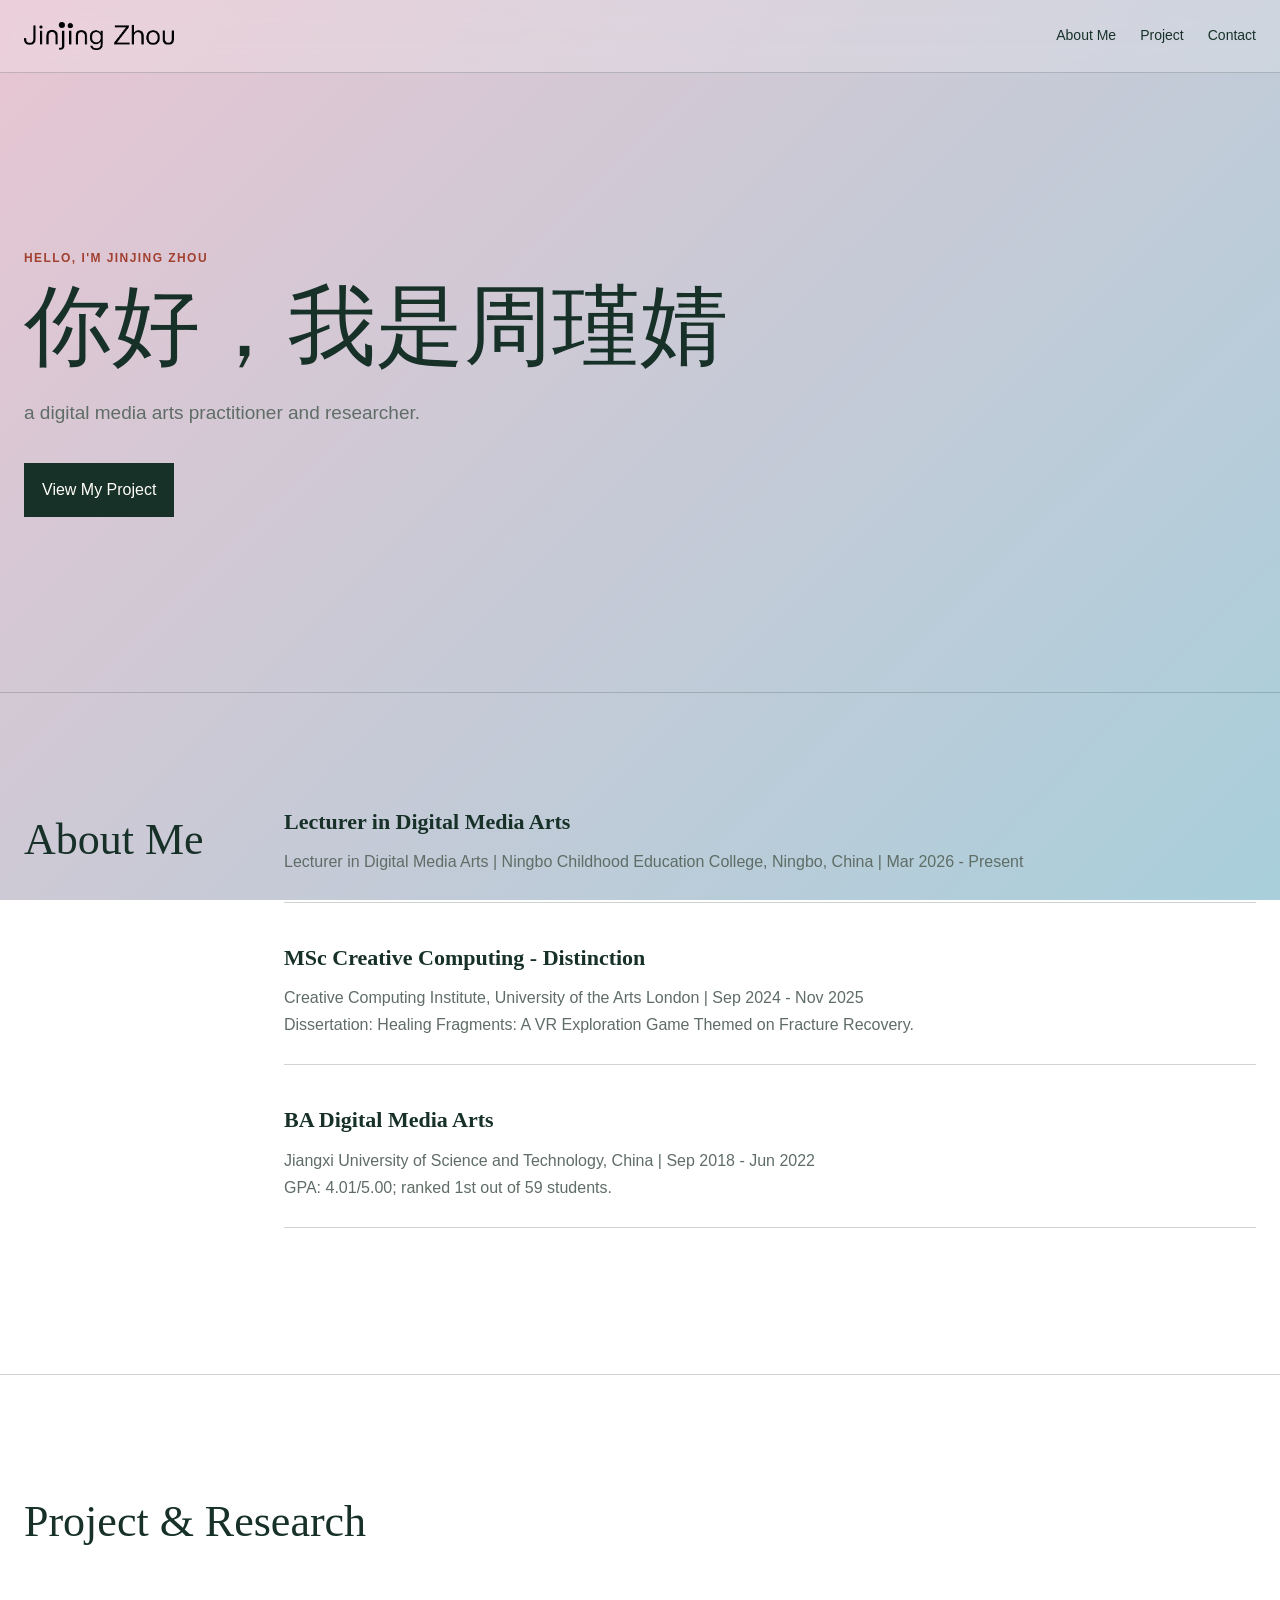
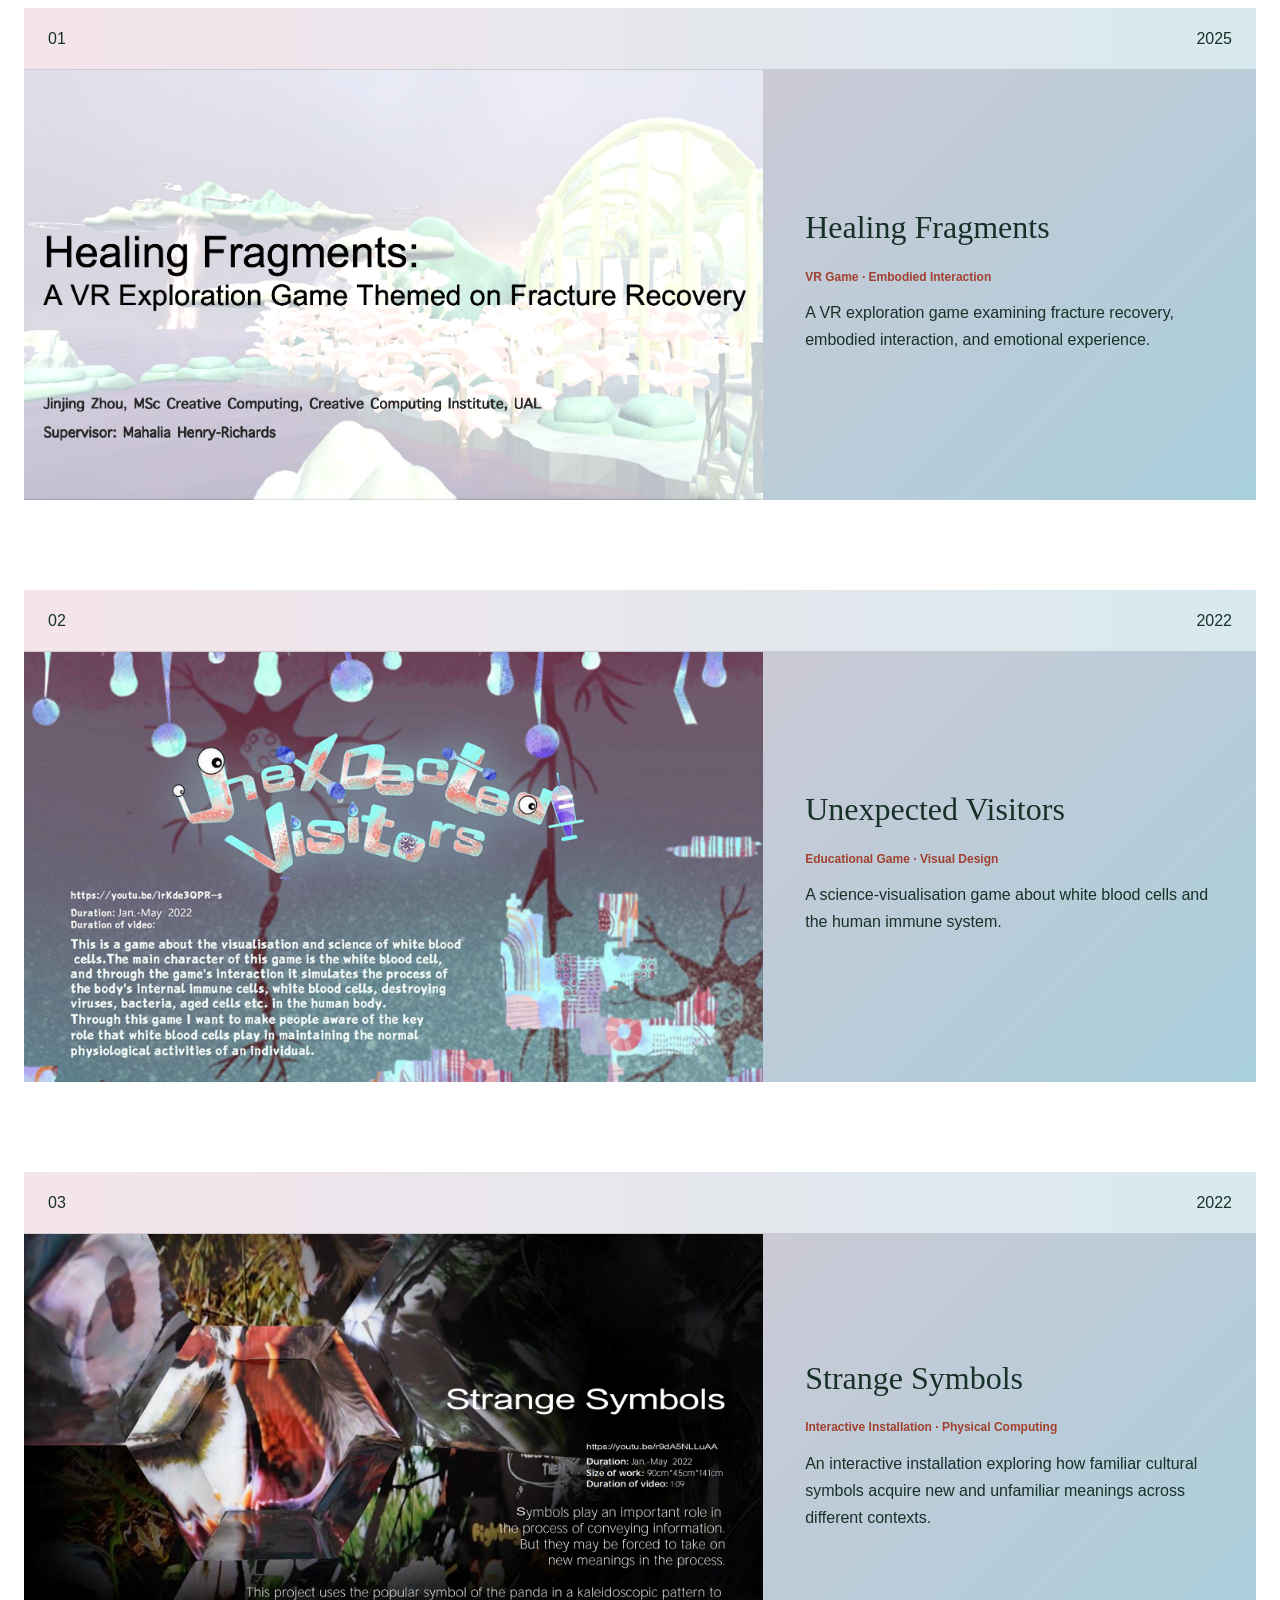
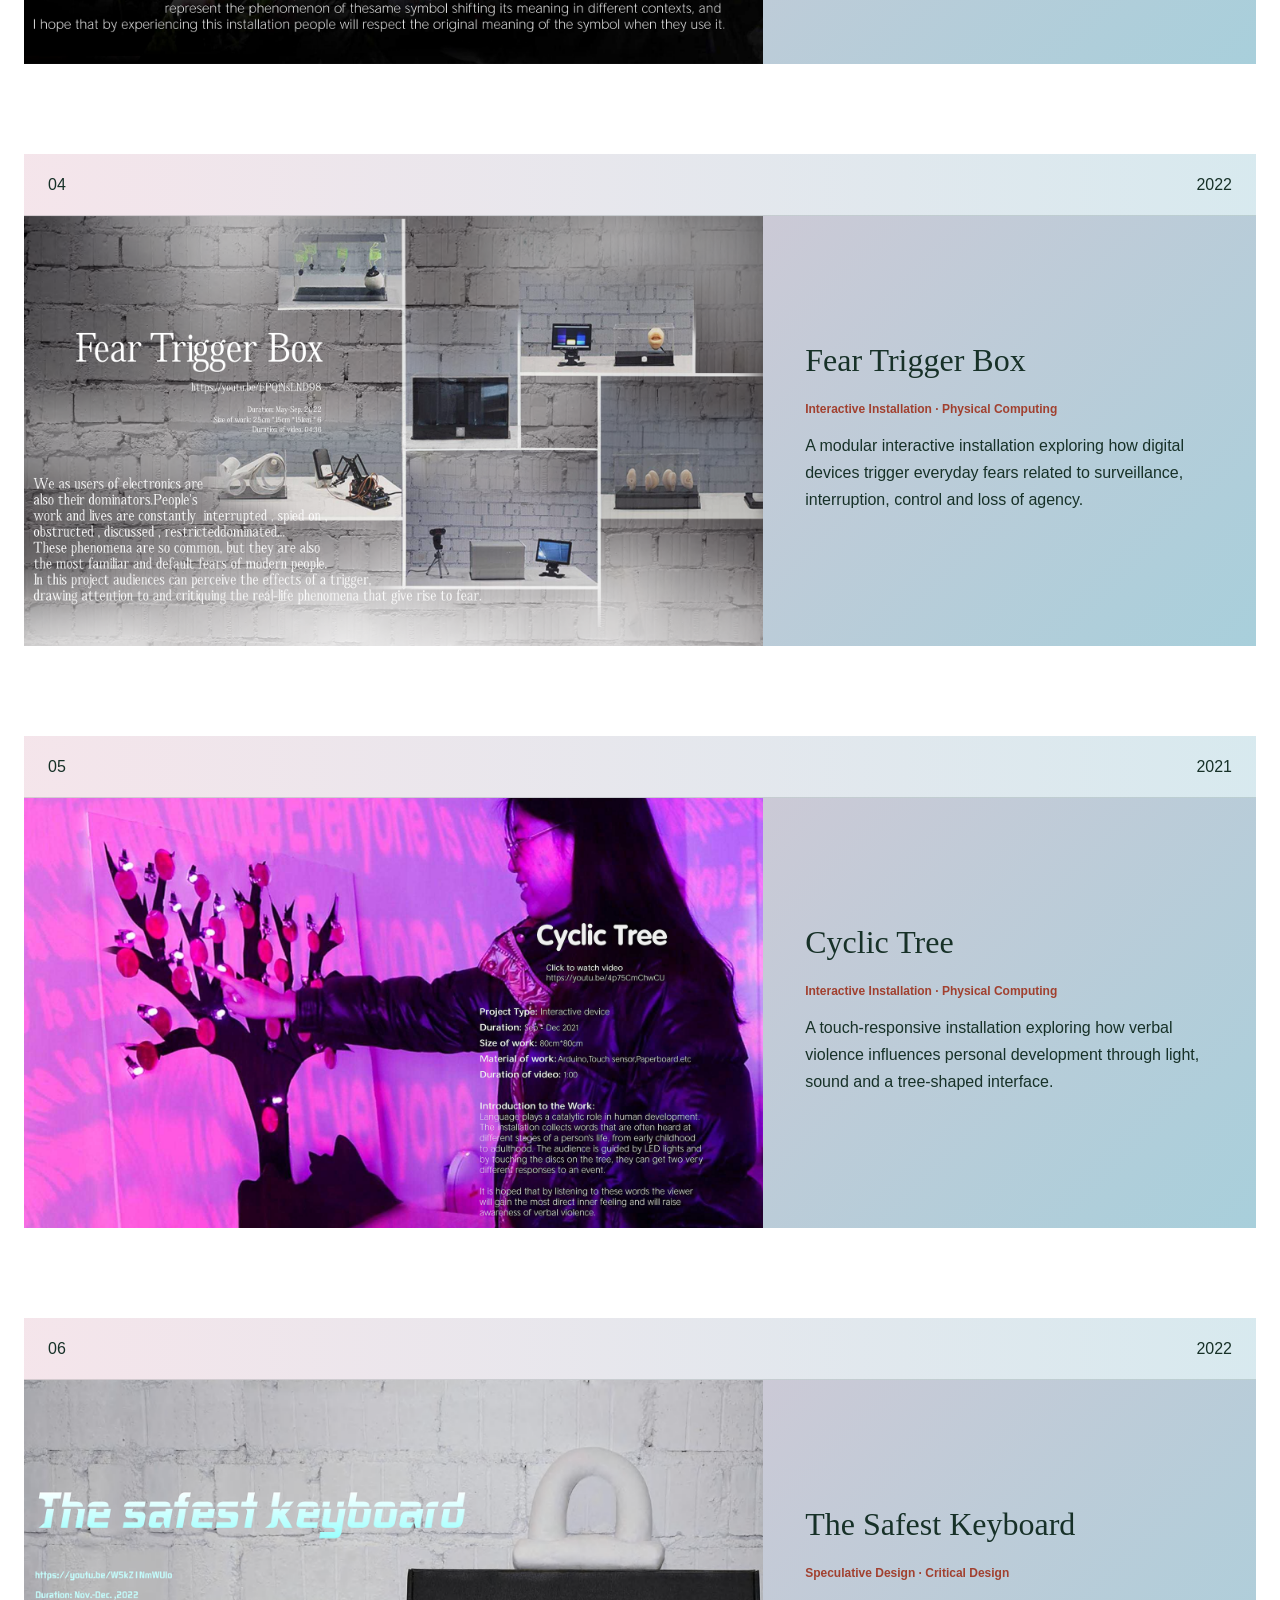
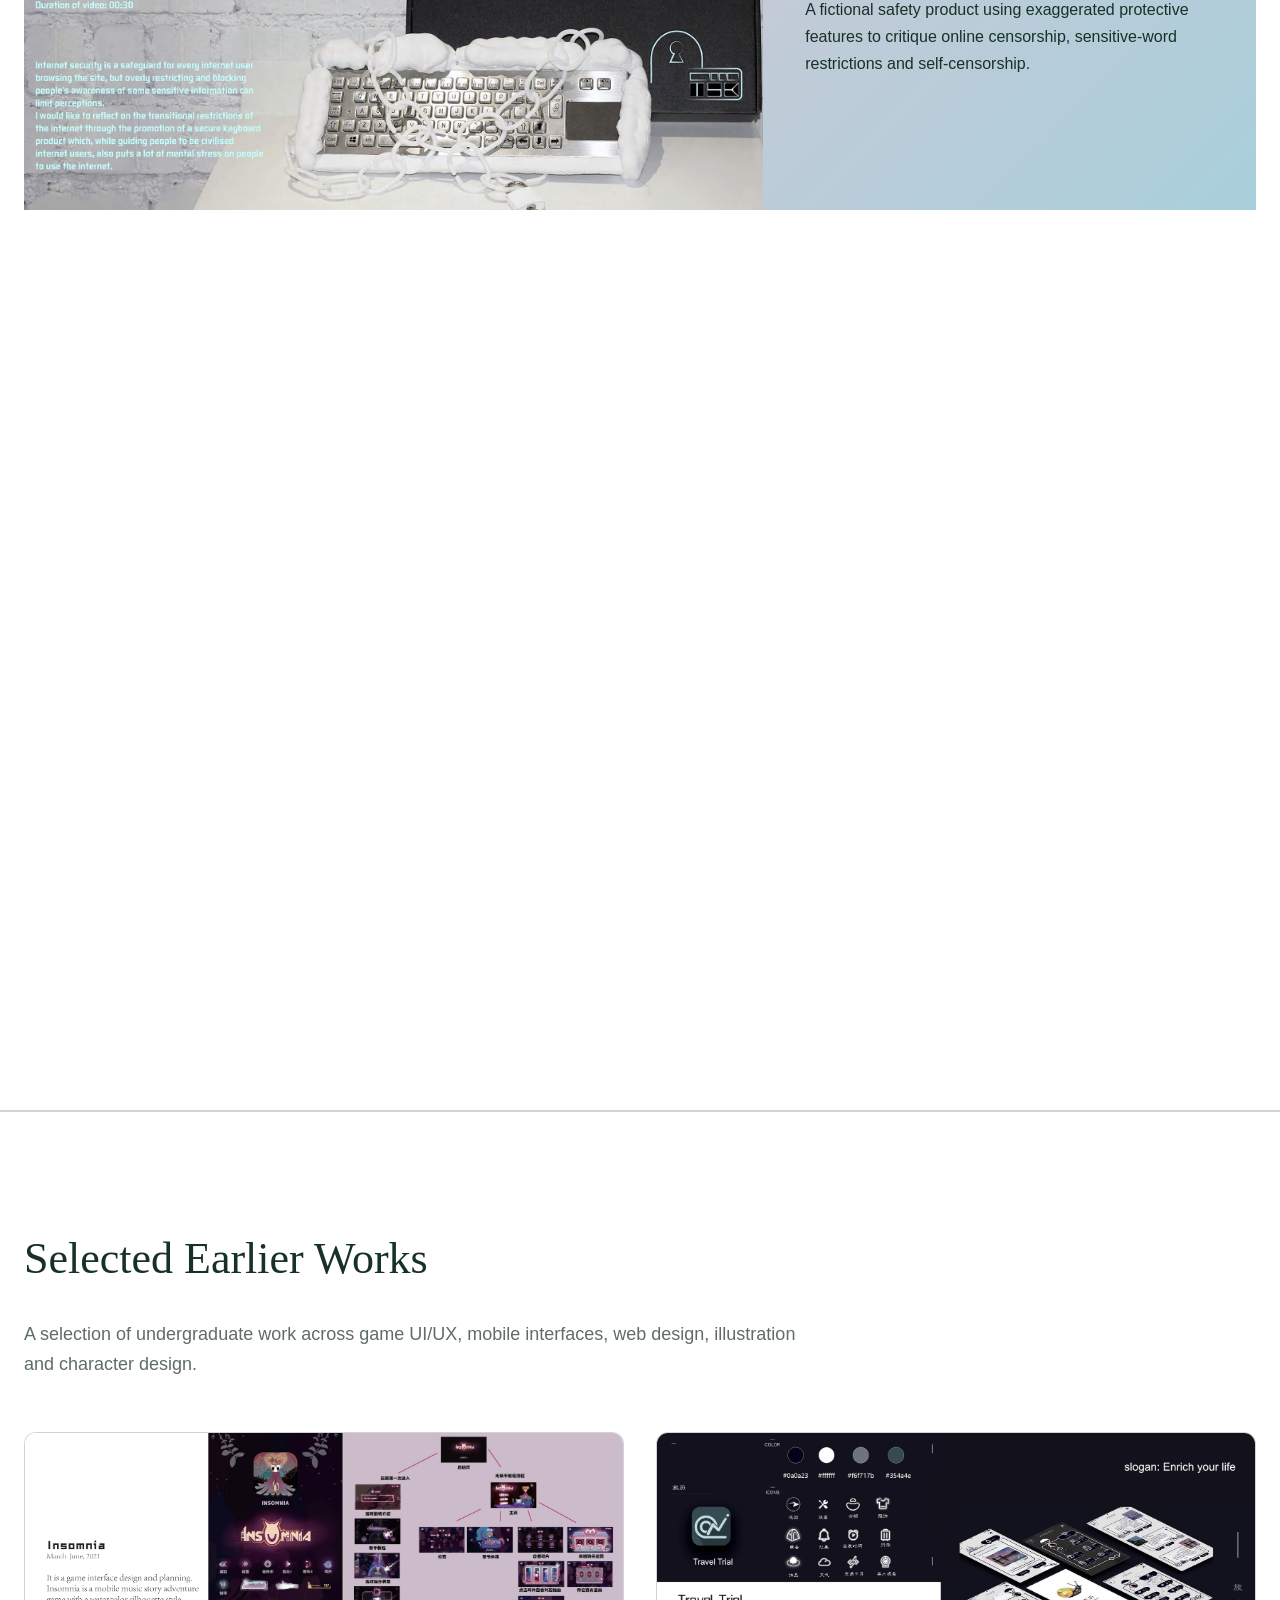
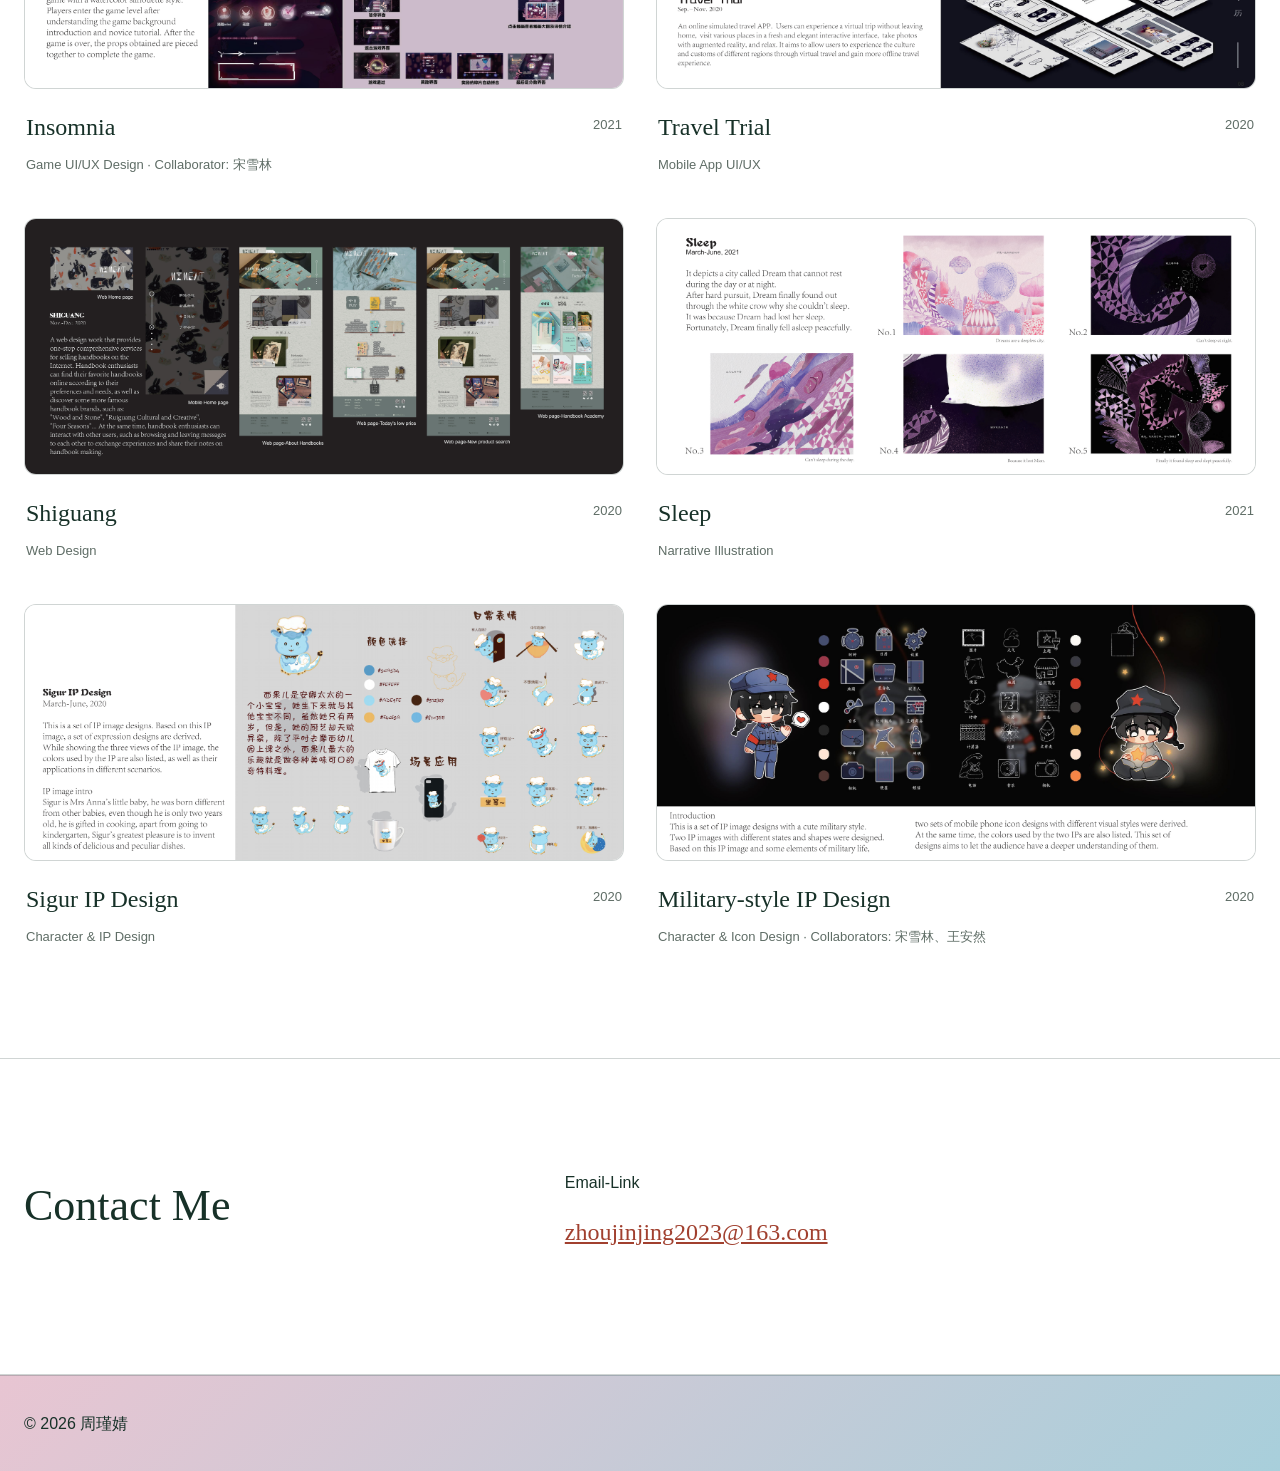
==== index.html @ 059dd611 "Upload portfolio website" ====
<!DOCTYPE html>
<html lang="zh-CN">
  <head>
    <meta charset="UTF-8" />
    <meta name="viewport" content="width=device-width, initial-scale=1.0" />
    <meta name="description" content="基础个人作品集练习网站" />
    <title>我的基础作品集</title>
    <link rel="stylesheet" href="style.css" />
    <script src="script.js" defer></script>
  </head>

  <body>
    <!-- 顶部导航 -->
    <header class="site-header">
      <div class="container navigation">
        <a class="logo" href="#home">
          <img src="icon.png" alt="Jinjing Zhou">
        </a>

        <button
          class="menu-toggle"
          type="button"
          aria-label="打开导航菜单"
          aria-expanded="false"
          aria-controls="main-navigation"
        >
          <span></span>
          <span></span>
          <span></span>
        </button>

        <nav id="main-navigation" aria-label="主要导航">
          <a href="#about">About Me</a>
          <a href="#projects">Project</a>
          <a href="#contact">Contact</a>
        </nav>
      </div>
    </header>

    <main>
      <!-- 首页介绍 -->
      <section class="hero" id="home">
        <div class="container">
          <p class="eyebrow">Hello, I'm Jinjing Zhou</p>
          <h1>你好，我是周瑾婧</h1>
          <p class="introduction">
           a digital media arts practitioner and researcher.
          </p>
          <a class="button" href="#projects">View My Project</a>
        </div>
      </section>

      <!-- 关于我 -->
      <section class="section" id="about">
        <div class="container experience-layout">
          <div>
            <h2>About Me</h2>
          </div>

          <div class="experience-content">
            <div class="experience-item">
              <strong>Lecturer in Digital Media Arts</strong>
              <p>Lecturer in Digital Media Arts | Ningbo Childhood Education College, Ningbo, China | Mar 2026 - Present</p>
            </div>

            <div class="experience-item">
              <strong>MSc Creative Computing - Distinction</strong>
              <p>
                Creative Computing Institute, University of the Arts London | Sep 2024 - Nov 2025<br>
                Dissertation: Healing Fragments: A VR Exploration Game Themed on Fracture Recovery.
              </p>
            </div>

            <div class="experience-item">
              <strong>BA Digital Media Arts</strong>
              <p>
                Jiangxi University of Science and Technology, China | Sep 2018 - Jun 2022<br>
                GPA: 4.01/5.00; ranked 1st out of 59 students.
              </p>
            </div>

          </div>
        </div>
      </section>

      <!-- 项目 -->
      <section class="section projects-section" id="projects">
        <div class="container">
          <h2>Project &amp; Research</h2>

          <div class="project-stack">
            <article class="project-card scroll-reveal">
              <button
                class="project-card-header"
                type="button"
                aria-label="Show project 01: Healing Fragments"
                aria-controls="project-card-body-01"
                aria-expanded="false"
              >
                <span>01</span>
                <span>2025</span>
              </button>

              <div class="project-card-body" id="project-card-body-01">
                <a
                    class="project-thumbnail"
                    href="project-01.html"
                    aria-label="查看 Healing Fragments 项目详情"
                >
                    <img
                      src="image/project-01.png"
                      alt="Healing Fragments 项目缩略图"
                    >
                  </a>

                <div class="project-information">
                  <h3>Healing Fragments</h3>
                  <p class="project-type">VR Game · Embodied Interaction</p>
                  <p>
                    A VR exploration game examining fracture recovery,
                    embodied interaction, and emotional experience.
                  </p>
                </div>
              </div>
            </article>

            <article class="project-card scroll-reveal">
              <button
                class="project-card-header"
                type="button"
                aria-label="Show project 02: Unexpected Visitors"
                aria-controls="project-card-body-02"
                aria-expanded="false"
              >
                <span>02</span>
                <span>2022</span>
              </button>

              <div class="project-card-body" id="project-card-body-02">
                <a
                    class="project-thumbnail"
                    href="project-02.html"
                    aria-label="View project 02 details"
                  >
                    <img src="image/project-02.png" alt="Unexpected Visitors project thumbnail">
                </a>

                <div class="project-information">
                  <h3>Unexpected Visitors</h3>
                  <p class="project-type">Educational Game · Visual Design</p>
                  <p>
                    A science-visualisation game about white blood cells and the human immune system.
                  </p>
                </div>
              </div>
            </article>

            <article class="project-card scroll-reveal">
              <button
                class="project-card-header"
                type="button"
                aria-label="Show project 03: Strange Symbols"
                aria-controls="project-card-body-03"
                aria-expanded="false"
              >
                <span>03</span>
                <span>2022</span>
              </button>

              <div class="project-card-body" id="project-card-body-03">
                <a
                  class="project-thumbnail"
                  href="project-03.html"
                  aria-label="View Strange Symbols project"
                >
                  <img
                    src="image/project-03.png"
                    alt="Strange Symbols project thumbnail"
                  >
                </a>

                <div class="project-information">
                  <h3>Strange Symbols</h3>

                  <p class="project-type">
                    Interactive Installation · Physical Computing
                  </p>

                  <p>
                    An interactive installation exploring how familiar
                    cultural symbols acquire new and unfamiliar meanings
                    across different contexts.
                  </p>
                </div>
              </div>
            </article>

            <article class="project-card scroll-reveal">
              <button
                class="project-card-header"
                type="button"
                aria-label="Show project 04: Fear Trigger Box"
                aria-controls="project-card-body-04"
                aria-expanded="false"
              >
                <span>04</span>
                <span>2022</span>
              </button>

              <div class="project-card-body" id="project-card-body-04">
                <a
                  class="project-thumbnail"
                  href="project-04.html"
                  aria-label="View Fear Trigger Box project"
                >
                  <img
                    src="image/project-04.png"
                    alt="Fear Trigger Box project thumbnail"
                  >
                </a>

                <div class="project-information">
                  <h3>Fear Trigger Box</h3>

                  <p class="project-type">
                    Interactive Installation · Physical Computing
                  </p>

                  <p>
                    A modular interactive installation exploring how digital
                    devices trigger everyday fears related to surveillance,
                    interruption, control and loss of agency.
                  </p>
                </div>
              </div>
            </article>

            <article class="project-card scroll-reveal">
              <button
                class="project-card-header"
                type="button"
                aria-label="Show project 05: Cyclic Tree"
                aria-controls="project-card-body-05"
                aria-expanded="false"
              >
                <span>05</span>
                <span>2021</span>
              </button>

              <div class="project-card-body" id="project-card-body-05">
                <a
                  class="project-thumbnail"
                  href="project-05.html"
                  aria-label="View Cyclic Tree project"
                >
                  <img
                    src="image/project-05.png"
                    alt="Cyclic Tree interactive installation"
                    loading="lazy"
                  >
                </a>

                <div class="project-information">
                  <h3>Cyclic Tree</h3>

                  <p class="project-type">
                    Interactive Installation · Physical Computing
                  </p>

                  <p>
                    A touch-responsive installation exploring how verbal
                    violence influences personal development through light,
                    sound and a tree-shaped interface.
                  </p>
                </div>
              </div>
            </article>

            <article class="project-card scroll-reveal">
              <button
                class="project-card-header"
                type="button"
                aria-label="Show project 06: The Safest Keyboard"
                aria-controls="project-card-body-06"
                aria-expanded="false"
              >
                <span>06</span>
                <span>2022</span>
              </button>

              <div class="project-card-body" id="project-card-body-06">
                <a
                  class="project-thumbnail"
                  href="project-06.html"
                  aria-label="View The Safest Keyboard project"
                >
                  <img
                    src="image/project-06.png"
                    alt="The Safest Keyboard speculative design project"
                    loading="lazy"
                  >
                </a>

                <div class="project-information">
                  <h3>The Safest Keyboard</h3>

                  <p class="project-type">
                    Speculative Design · Critical Design
                  </p>

                  <p>
                    A fictional safety product using exaggerated protective
                    features to critique online censorship, sensitive-word
                    restrictions and self-censorship.
                  </p>
                </div>
              </div>
            </article>
          </div>
        </div>
      </section>

      <!-- 本科阶段精选作品 -->
      <section class="section early-works-section" id="early-works">
        <div class="container">
          <div class="early-works-heading">
            <h2>Selected Earlier Works</h2>
            <p class="early-works-intro">
              A selection of undergraduate work across game UI/UX, mobile
              interfaces, web design, illustration and character design.
            </p>
          </div>

          <div class="early-works-grid">
            <article class="early-work-card scroll-reveal">
              <a
                class="early-work-link"
                href="project-08.html"
                aria-label="View the In5omnia game interface design project"
              >
                <div class="early-work-image">
                  <img
                    src="image/project7/project7-6.png"
                    alt="In5omnia mobile game interface design"
                    loading="lazy"
                  >
                </div>

                <div class="early-work-info">
                  <div>
                    <h3>Insomnia</h3>
                    <p>Game UI/UX Design · Collaborator: 宋雪林</p>
                  </div>
                  <span>2021</span>
                </div>
              </a>
            </article>

            <article class="early-work-card scroll-reveal">
              <a
                class="early-work-link"
                href="project-10.html"
                aria-label="View the Travel Trial mobile app design project"
              >
                <div class="early-work-image">
                  <img
                    src="image/project7/project7-4.png"
                    alt="Travel Trial mobile application interface design"
                    loading="lazy"
                  >
                </div>

                <div class="early-work-info">
                  <div>
                    <h3>Travel Trial</h3>
                    <p>Mobile App UI/UX</p>
                  </div>
                  <span>2020</span>
                </div>
              </a>
            </article>

            <article class="early-work-card scroll-reveal">
              <a
                class="early-work-link"
                href="https://filefb5baf491535.v4.h5sys.cn/play/wvCJ2aoT?version=8"
                target="_blank"
                rel="noopener noreferrer"
                aria-label="Open the live Shiguang web design project"
              >
                <div class="early-work-image">
                  <img
                    src="image/project7/project7-5.png"
                    alt="Shiguang handbook shopping website design"
                    loading="lazy"
                  >
                </div>

                <div class="early-work-info">
                  <div>
                    <h3>Shiguang</h3>
                    <p>Web Design</p>
                  </div>
                  <span>2020</span>
                </div>
              </a>
            </article>

            <article class="early-work-card scroll-reveal">
              <a
                class="early-work-link"
                href="project-11.html"
                aria-label="View the Sleep narrative illustration project"
              >
                <div class="early-work-image">
                  <img
                    src="image/project7/project7-1.png"
                    alt="Sleep narrative illustration series"
                    loading="lazy"
                  >
                </div>

                <div class="early-work-info">
                  <div>
                    <h3>Sleep</h3>
                    <p>Narrative Illustration</p>
                  </div>
                  <span>2021</span>
                </div>
              </a>
            </article>

            <article class="early-work-card scroll-reveal">
              <a
                class="early-work-link"
                href="project-07.html"
                aria-label="View the Sigur IP Design project page"
              >
                <div class="early-work-image">
                  <img
                    src="image/project7/project7-2.png"
                    alt="Sigur character and IP design"
                    loading="lazy"
                  >
                </div>

                <div class="early-work-info">
                  <div>
                    <h3>Sigur IP Design</h3>
                    <p>Character &amp; IP Design</p>
                  </div>
                  <span>2020</span>
                </div>
              </a>
            </article>

            <article class="early-work-card scroll-reveal">
              <a
                class="early-work-link"
                href="project-09.html"
                aria-label="View the Military-style IP Design project"
              >
                <div class="early-work-image">
                  <img
                    src="image/project7/project7-3.png"
                    alt="Military-style character and mobile icon design"
                    loading="lazy"
                  >
                </div>

                <div class="early-work-info">
                  <div>
                    <h3>Military-style IP Design</h3>
                    <p>
                      Character &amp; Icon Design · Collaborators: 宋雪林、王安然
                    </p>
                  </div>
                  <span>2020</span>
                </div>
              </a>
            </article>
          </div>
        </div>
      </section>

      <!-- 联系方式 -->
      <section class="section" id="contact">
        <div class="container two-columns">
          <div>
            <h2>Contact Me</h2>
          </div>
          <div>
            <p>Email-Link</p>
            <a class="email-link" href="mailto:zhoujinjing2023@163.com">zhoujinjing2023@163.com</a>
          </div>
        </div>
      </section>
    </main>

    <footer>
      <div class="container footer-content">
        <p>© <span id="current-year"></span> 周瑾婧</p>
      </div>
    </footer>
  </body>
</html>
---- style.css ----
/* 基础设置 */
:root {
  --content-width: 1280px;
  --gradient-start: #e8c5d2;
  --gradient-end: #a8cfdb;

  --text: #173128;
  --secondary-text: #5f6d66;
  --surface: #fffdf8;
  --accent: #a1402f;
  --line: rgba(23, 49, 40, 0.2);
}

* {
  box-sizing: border-box;
}

html {
  scroll-behavior: smooth;
}

body {
  margin: 0;
  min-height: 100vh;
  color: var(--text);
  font-family: Arial, Helvetica, sans-serif;
  line-height: 1.7;

  background: linear-gradient(
    135deg,
    var(--gradient-start) 0%,
    var(--gradient-end) 100%
  );
 
  background-attachment: fixed;
}

a {
  color: inherit;
}

.container {
  width: min(var(--content-width), calc(100% - 48px));
  margin: 0 auto;
}

/* 导航 */
.site-header {
  position: sticky;
  top: 0;
  z-index: 100;

  background: rgba(255, 255, 255, 0.2);
  backdrop-filter: blur(12px);
  -webkit-backdrop-filter: blur(12px);

  border-bottom: 1px solid var(--line);
}

.navigation {
  min-height: 72px;
  display: flex;
  align-items: center;
  justify-content: space-between;
  gap: 24px;
}

.logo {
  display: inline-flex;
  align-items: center;
  line-height: 0;
  text-decoration: none;
}

.logo img {
  width: 150px;
  height: auto;
  display: block;
}

nav {
  display: flex;
  gap: 24px;
}

nav a {
  font-size: 14px;
  text-decoration: none;
}

nav a:hover {
  color: var(--accent);
}

/* 汉堡菜单按钮，电脑端隐藏 */
.menu-toggle {
  width: 42px;
  height: 42px;
  padding: 8px;
  display: none;
  flex-direction: column;
  align-items: center;
  justify-content: center;
  gap: 5px;

  background: transparent;
  border: 0;
  cursor: pointer;
}

.menu-toggle span {
  width: 24px;
  height: 2px;
  display: block;
  background: var(--text);
  transition:
    transform 0.3s ease,
    opacity 0.3s ease;
}

/* 展开时变成 × */
.menu-toggle.is-open span:nth-child(1) {
  transform: translateY(7px) rotate(45deg);
}

.menu-toggle.is-open span:nth-child(2) {
  opacity: 0;
}

.menu-toggle.is-open span:nth-child(3) {
  transform: translateY(-7px) rotate(-45deg);
}

/* 首页 */
.hero {
  min-height: 620px;
  display: grid;
  align-items: center;
  border-bottom: 1px solid var(--line);
}

.eyebrow,
.section-number {
  color: var(--accent);
  font-size: 12px;
  font-weight: bold;
  letter-spacing: 0.12em;
  text-transform: uppercase;
}

h1,
h2,
h3,
p {
  margin-top: 0;
}

h1,
h2,
h3 {
  font-family: Georgia, "Times New Roman", serif;
}

h1 {
  max-width: 800px;
  margin-bottom: 24px;
  font-size: clamp(48px, 8vw, 88px);
  font-weight: normal;
  line-height: 1.05;
}

.introduction {
  width: 100%;
  max-width: none;
  margin-bottom: 34px;
  color: var(--secondary-text);
  font-size: 19px;
}

.button {
  padding: 13px 18px;
  display: inline-block;
  background: var(--text);
  color: var(--surface);
  text-decoration: none;
}

.button:hover {
  background: var(--accent);
}

/* 内容区域 */
.section {
  padding: 110px 0;
  border-bottom: 1px solid var(--line);
}

.section h2 {
  margin-bottom: 20px;
  font-size: 44px;
  font-weight: normal;
}

.two-columns {
  display: grid;
  grid-template-columns: 1fr 1.5fr;
  gap: 80px;
}

/* 工作与教育经历 */
.experience-layout {
  display: grid;
  grid-template-columns: 220px minmax(0,1fr);
  gap: 40px;
  align-items: start;
}

.experience-content {
  max-width: none;
  margin-left: 0;
}

.experience-item {
  margin-bottom: 36px;
  padding-bottom: 26px;
  border-bottom: 1px solid var(--line);
}

.experience-item strong {
  display: block;
  margin-bottom: 8px;
  font-family: Georgia, serif;
  font-size: 22px;
}

.experience-item p {
  margin: 0;
  color: var(--secondary-text);
}

.projects-section {
  --sticky-start: 90px;
  --header-height: 62px;
  --drawer-distance: 430px;
}

/* 所有作品卡片的容器 */
.project-stack {
  position: relative;
  margin-top: 48px;
  padding-bottom: 0;
}

.project-stack::after {
  content: "";
  display: block;
  height: 700px;
}

/* 每一张作品卡片 */
.project-card {
  position: sticky;
  top: var(--sticky-start);
  margin-bottom: 90px;
  overflow: hidden;
  background: transparent;
  transition: transform 0.62s cubic-bezier(0.22, 1, 0.36, 1);
  will-change: transform;
}

/* 抽屉打开时，后面的卡片只在原有层级中向下移动 */
.project-card.is-shifted {
  transform: translateY(var(--drawer-distance));
}

/*第一张卡片*/
.project-card:nth-child(1) {
  z-index: 1;
}

/* 第二张卡片停在第一张标题栏下面 */
.project-card:nth-child(2) {
  top: calc(
    var(--sticky-start) + var(--header-height)
  );
  z-index: 2;
}

/* 第三张停在第二张标题栏下面 */
.project-card:nth-child(3) {
  top: calc(
    var(--sticky-start) +
    var(--header-height) +
    var(--header-height)
  );
  z-index: 3;
}

/* 第四张停在第三张标题栏下面 */
.project-card:nth-child(4) {
  top: calc(
    var(--sticky-start) +
    var(--header-height) +
    var(--header-height) +
    var(--header-height)
  );
  z-index: 4;
}

/* 第五张停在第四张标题栏下面 */
.project-card:nth-child(5) {
  top: calc(
    var(--sticky-start) +
    var(--header-height) +
    var(--header-height) +
    var(--header-height) +
    var(--header-height)
  );
  z-index: 5;
}

/* 第六张停在第五张标题栏下面 */
.project-card:nth-child(6) {
  top: calc(
    var(--sticky-start) +
    var(--header-height) +
    var(--header-height) +
    var(--header-height) +
    var(--header-height) +
    var(--header-height)
  );
  z-index: 6;
}

/* 卡片上方的编号栏 */
.project-card-header {
  width: 100%;
  height: var(--header-height);
  padding: 0 24px;
  display: flex;
  align-items: center;
  justify-content: space-between;
  color: var(--text);
  font: inherit;
  text-align: left;
  cursor: pointer;
  appearance: none;

  /* 半透明底色与极淡斜线 */
  background:
    linear-gradient(
      90deg,
     rgba(232, 197, 210, 0.45),
     rgba(168, 207, 219, 0.45)
    );
    
    backdrop-filter:blur(12px);
    -webkit-backdrop-filter: blur(12px);

  border: 0;
  border-bottom: 1px solid rgba(20, 48, 41, 0.14);
  transition:
    filter 0.3s ease,
    border-color 0.3s ease;
}

.project-card-header:hover {
  filter: brightness(1.05);
}

.project-card-header:focus-visible {
  outline: 2px solid var(--accent);
  outline-offset: -3px;
}

.project-card.is-open .project-card-header {
  border-bottom-color: rgba(20, 48, 41, 0.2);
  filter: brightness(1.05);
}

/* 图片和文字的两列结构 */
.project-card-body {
  min-height: 430px;
  display: grid;
  grid-template-columns: 1.2fr 0.8fr;

  background: linear-gradient(
    135deg,
    var(--gradient-start),
    var(--gradient-end)
  );
}

/* 缩略图 */
.project-thumbnail {
  min-height: 430px;
  display: block;
  overflow: hidden;
}

a.project-thumbnail {
  cursor: pointer;
}

.project-thumbnail img {
  width: 100%;
  height: 100%;
  display: block;
  object-fit: cover;
  transition: transform 0.6s ease;
}

.project-card:hover .project-thumbnail img {
  transform: scale(1.05);
}

.project-thumbnail:focus-visible {
  outline: 3px solid var(--accent);
  outline-offset: 4px;
}

/*右侧项目文字*/
.project-information {
  padding: 42px;
  display: flex;
  flex-direction: column;
  justify-content: center;
}

.project-information h3 {
  margin-bottom: 12px;
  font-size: 32px;
  font-weight: normal;
}

.project-type {
  color: var(--accent);
  font-size: 12px;
  font-weight: bold;
}

/*流动进入动画*/
.js .scroll-reveal {
  opacity: 0;
  transform: translateY(80px);
  transition:
    opacity 0.8s ease,
    transform 0.8s ease;
}

.js .scroll-reveal.is-visible {
  opacity: 1;
  transform: translateY(0);
}

/* 让抽屉位移优先于原来的滚动淡入动画 */
.js .project-card.scroll-reveal {
  transition:
    opacity 0.8s ease,
    transform 0.62s cubic-bezier(0.22, 1, 0.36, 1);
}

.js .project-card.scroll-reveal.is-visible.is-shifted {
  transform: translateY(var(--drawer-distance));
}

@media (prefers-reduced-motion: reduce) {
  .js .project-card.scroll-reveal {
    transition: none;
  }
}

.project-detail {
  padding: 80px 0 120px;
}

.back-link {
  display: inline-block;
  margin-bottom: 70px;
  color: var(--text);
  text-decoration: none;
}

.back-link:hover {
  color: var(--accent);
}

.project-detail-header {
  max-width: 900px;
  margin-bottom: 60px;
}

.project-detail-header h1 {
  margin-bottom: 28px;
}

.project-summary {
  max-width: none;
  color: var(--secondary-text);
  font-size: 21px;
}

.project-detail-cover {
  width: 100%;
  max-height: 760px;
  display: block;
  object-fit: cover;
}

.project-detail-content {
  width: 100%;
  max-width: none;
  margin: 80px 0 0;
  text-align: left;
}

.project-detail-content h2 {
  margin-top: 70px;
}

.project-detail-content p {
  color: var(--secondary-text);
}

.email-link {
  color: var(--accent);
  font-family: Georgia, serif;
  font-size: 24px;
}

/* 页脚 */
footer {
  padding: 34px 0;
  background: linear-gradient(
    135deg,
    var(--gradient-start),
    var(--gradient-end)
  );
  color: var(--text);
  border-top: 1px solid var(--line);
}

.footer-content p {
  margin: 0;
}

/* Healing Fragments 深色详情页 */
body.project-page-dark {
  --text: #f5f5f2;
  --secondary-text: #b8c0c3;
  --accent: #d4edf2;
  --line: rgba(255, 255, 255, 0.16);

  min-height: 100vh;
  color: var(--text);

  background:
    radial-gradient(
      circle at 20% 10%,
      rgba(72, 108, 122, 0.4) 0%,
      rgba(15, 19, 23, 0) 42%
    ),
    linear-gradient(
      150deg,
      #171c20 0%,
      #090b0d 55%,
      #000000 100%
    );

  background-attachment: fixed;
}

/* 项目详情页顶部返回导航 */
.project-detail-nav {
  position: sticky;
  top: 0;
  z-index: 1000;
  width: 100%;

  background: rgba(5, 8, 10, 0.55);
  backdrop-filter: blur(14px);
  -webkit-backdrop-filter: blur(14px);

  border-bottom: 1px solid rgba(255, 255, 255, 0.14);
}

.project-detail-nav .container {
  min-height: 64px;
  display: flex;
  align-items: center;
}

.project-detail-nav .back-link {
  margin: 0;
  color: rgba(255, 255, 255, 0.75);
  font-size: 14px;
  text-decoration: none;
  transition:
    color 0.3s ease,
    transform 0.3s ease;
}

.project-detail-nav .back-link:hover {
  color: #ffffff;
  transform: translateX(-4px);
}

.case-studies {
  margin-top: 120px;
}

.case-studies > h2,
.related-theory > h2 {
  margin-bottom: 32px;
  font-size: 32px;
}

.case-study-images {
  display: grid;
  grid-template-columns: repeat(2, minmax(0, 1fr));
  gap: clamp(40px, 7vw, 100px);
  align-items: start;
}

.case-study-images figure {
  margin: 0;
}

.case-study-images img {
  width: 100%;
  aspect-ratio: 4 / 3;
  display: block;
  object-fit: cover;
}

.case-study-images figcaption {
  margin-top: 14px;
  color: var(--secondary-text);
  font-size: 14px;
  line-height: 1.4;
}

.related-theory {
  width: 100%;
  max-width: none;
  margin-top: 100px;
}

.theory-list {
  margin: 0;
  padding-left: 24px;
}

.theory-list li {
  width: 100%;
  margin-bottom: 18px;
  color: var(--secondary-text);
  font-size: 18px;
  line-height: 1.7;
}

/* 括号中的引用使用斜体 */
.citation {
  color: var(--text);
  font-style: italic;
  white-space: nowrap;
}

/* 宽屏时保持项目摘要和理论条目各占一行 */
@media (min-width: 1100px) {
  .project-summary,
  .theory-list li {
    white-space: nowrap;
  }
}

.technical-section {
  margin-top: 120px;
}

.technical-heading {
  max-width: 760px;
  margin-bottom: 48px;
}

.technical-heading h2 {
  margin: 8px 0 20px;
  font-size: 32px;
}

.technical-heading > p:last-child {
  color: var(--secondary-text);
}

.section-label {
  margin: 0;
  color: var(--accent);
  font-size: 13px;
  font-weight: bold;
  letter-spacing: 0.12em;
  text-transform: uppercase;
}

.tool-grid {
  display: grid;
  grid-template-columns: repeat(3, minmax(0, 1fr));
  gap: 20px;
}

.tool-card {
  min-height: 180px;
  padding: 28px;
  display: flex;
  flex-direction: column;
  justify-content: space-between;
  gap: 30px;

  background: rgba(255, 255, 255, 0.06);
  border: 1px solid rgba(255, 255, 255, 0.14);
  border-radius: 18px;
}

.tool-card img {
  width: 58px;
  height: 58px;
  object-fit: contain;
}

.tool-card h3 {
  margin: 0 0 8px;
  font-size: 20px;
}

.tool-card p {
  margin: 0;
  color: var(--secondary-text);
  line-height: 1.5;
}

.development-process {
  width: 100%;
  margin-top: 120px;
}

.development-header {
  margin-bottom: 44px;
}

.development-header h2 {
  margin: 10px 0 0;
  font-size: clamp(32px, 4vw, 52px);
}

.development-grid {
  display: grid;
  grid-template-columns: repeat(2, minmax(0, 1fr));
  gap: clamp(30px, 6vw, 80px);
  align-items: start;
}

.development-figure {
  margin: 0;
  display: flex;
  flex-direction: column;
}

.development-figure img {
  width: 100%;
  height: auto;
  display: block;
}

.development-figure figcaption {
  width: 100%;
  min-height: 44px;
  margin-top: 16px;
  color: var(--secondary-text);
  font-size: 14px;
  line-height: 1.5;
}

.worldbuilding-section {
  width: 100%;
  margin-top: 120px;
}

.worldbuilding-header {
  margin-bottom: 38px;
}

.worldbuilding-header h2 {
  margin: 10px 0 0;
  font-size: clamp(30px, 4vw, 48px);
}

.worldbuilding-grid {
  display: grid;
  grid-template-columns: repeat(2, minmax(0, 1fr));
  gap: clamp(40px, 6vw, 80px);
  align-items: stretch;
}

.worldbuilding-introduction {
  height: 100%;
  display: flex;
  flex-direction: column;
  gap: 30px;
}

.worldbuilding-introduction p {
  max-width: 620px;
  margin: 0;
  color: var(--secondary-text);
  font-size: 20px;
  line-height: 1.5;
}

.worldbuilding-introduction img,
.worldbuilding-gallery img {
  width: 100%;
  height: auto;
  display: block;
}

.worldbuilding-introduction img {
  margin-top: auto;
}

.worldbuilding-gallery {
  height: 100%;
  display: flex;
  flex-direction: column;
  gap: 22px;
}

.worldbuilding-gallery img:last-child {
  margin-top: auto;
}

.effects-section {
  width: 100%;
  margin-top: 120px;
}

.effects-header {
  margin-bottom: 38px;
}

.effects-header h2 {
  margin: 10px 0 0;
}

.effects-grid {
  display: grid;
  grid-template-columns: minmax(220px, 0.4fr) minmax(0, 1fr);
  gap: clamp(40px, 7vw, 100px);
  align-items: start;
}

.effects-figure {
  margin: 0;
  display: flex;
  flex-direction: column;
}

.effects-figure img {
  width: 100%;
  height: 500px;
  display: block;
  object-fit: contain;
  object-position: center bottom;
}

.effects-figure figcaption {
  min-height: 44px;
  margin-top: 16px;
  color: var(--secondary-text);
  font-size: 14px;
  line-height: 1.5;
}

.interaction-section {
  width: 100%;
  margin-top: 120px;
}

.interaction-header {
  margin-bottom: 48px;
}

.interaction-header h2 {
  margin: 0;
}

.interaction-list {
  display: grid;
  gap: 80px;
}

.interaction-item {
  margin: 0;
  padding: 0;
  overflow: hidden;
  border-radius: 12px;
}

.interaction-item h3 {
  margin: 0 0 24px;
  font-family: Georgia, "Times New Roman", serif;
  font-size: 24px;
  font-weight: normal;
  line-height: 1.3;
}

.interaction-item img {
  width: 100%;
  height: auto;
  display: block;
}

.iteration-notes {
  margin-top: 100px;
  display: grid;
  grid-template-columns: repeat(2, minmax(0, 1fr));
  gap: 32px;
}

.iteration-note {
  padding: 32px;
  background: rgba(255, 255, 255, 0.06);
  border: 1px solid rgba(255, 255, 255, 0.14);
  border-radius: 16px;
}

.iteration-note h3 {
  margin: 0 0 24px;
  font-family: Georgia, "Times New Roman", serif;
  font-size: 24px;
  font-weight: normal;
  line-height: 1.3;
}

.iteration-note ul {
  margin: 0;
  padding-left: 22px;
}

.iteration-note li {
  margin-bottom: 16px;
  color: var(--secondary-text);
  line-height: 1.6;
}

.iteration-note li:last-child {
  margin-bottom: 0;
}

.bibliography-section {
  width: 100%;
  margin-top: 120px;
  padding-top: 70px;
  border-top: 1px solid rgba(255, 255, 255, 0.14);
}

.bibliography-section h2 {
  margin-bottom: 42px;
}

.bibliography-list {
  margin: 0;
  padding-left: 22px;
}

.bibliography-list li {
  margin-bottom: 22px;
  color: var(--secondary-text);
  line-height: 1.65;
}

.bibliography-list li:last-child {
  margin-bottom: 0;
}

.bibliography-list cite {
  color: var(--text);
}

.bibliography-list a {
  color: inherit;
  text-decoration-color: rgba(255, 255, 255, 0.35);
  text-underline-offset: 3px;
  overflow-wrap: anywhere;
}

.bibliography-list a:hover {
  color: #ffffff;
}

/* 项目详情页的章节标题统一字号 */
.project-page-dark main h2 {
  font-size: 32px;
  line-height: 1.25;
}

.project-explanation-video {
  width: 100%;
  margin-top: 120px;
  padding-top: 70px;
  border-top: 1px solid rgba(255, 255, 255, 0.14);
}

.project-explanation-video h2 {
  margin-bottom: 20px;
}

.project-explanation-video > p {
  width: 100%;
  max-width: none;
  margin-bottom: 40px;
  color: var(--secondary-text);
  white-space: nowrap;
}

.youtube-video {
  position: relative;
  width: 100%;
  aspect-ratio: 16 / 9;
  overflow: hidden;
  border-radius: 16px;
  background: #000000;
}

.youtube-video iframe {
  width: 100%;
  height: 100%;
  display: block;
  border: 0;
}

.project-footer {
  margin-top: 120px;
  padding: 42px 0;
  background: rgba(5, 8, 10, 0.45);
  border-top: 1px solid rgba(255, 255, 255, 0.14);
}

.project-footer-content {
  display: flex;
  align-items: center;
  justify-content: space-between;
  gap: 30px;
}

.project-footer p {
  margin: 0;
  color: var(--secondary-text);
  font-size: 14px;
}

.project-footer-links {
  display: flex;
  gap: 28px;
}

.project-footer-links a {
  color: var(--secondary-text);
  font-size: 14px;
  text-decoration: none;
}

.project-footer-links a:hover {
  color: #ffffff;
}

/* Project 02：Unexpected Visitors */
.project-two-page {
  padding-top: 90px;
}

.project-two-intro {
  padding-bottom: 30px;
}

.project-two-intro h1 {
  max-width: 1100px;
  margin: 18px 0 30px;
}

.project-two-summary {
  max-width: 900px;
  margin-bottom: 36px;
  color: var(--secondary-text);
  font-size: 19px;
  line-height: 1.7;
}

.project-two-meta {
  margin: 0 0 38px;
  padding: 0;
  display: flex;
  flex-wrap: wrap;
  gap: 30px 60px;
  list-style: none;
}

.project-two-meta li {
  display: flex;
  flex-direction: column;
  color: var(--secondary-text);
  font-size: 15px;
}

.project-two-meta span {
  margin-bottom: 5px;
  color: var(--text);
  font-size: 12px;
  font-weight: bold;
  letter-spacing: 0.1em;
  text-transform: uppercase;
}

.project-two-gallery {
  width: min(1600px, calc(100% - 48px));
  margin: 80px auto 0;
  display: grid;
  gap: clamp(40px, 6vw, 90px);
}

.project-two-image {
  margin: 0;
  overflow: hidden;
  border: 1px solid rgba(255, 255, 255, 0.12);
  border-radius: 12px;
}

.project-two-image a {
  display: block;
  cursor: zoom-in;
}

.project-two-image img {
  width: 100%;
  height: auto;
  display: block;
  transition: transform 0.5s ease;
}

.project-two-image:hover img {
  transform: scale(1.01);
}

.project-two-intro .button {
  color: #000000;
}

/* Project 03：Strange Symbols */
.project-three-page {
  padding-top: 90px;
}

.project-three-intro {
  padding-bottom: 30px;
}

.project-three-intro h1 {
  max-width: 1100px;
  margin: 18px 0 30px;
}

.project-three-summary {
  max-width: 900px;
  margin-bottom: 36px;
  color: var(--secondary-text);
  font-size: 19px;
  line-height: 1.7;
}

.project-three-meta {
  margin: 0 0 38px;
  padding: 0;
  display: flex;
  flex-wrap: wrap;
  gap: 30px 60px;
  list-style: none;
}

.project-three-intro .button,
.project-three-intro .button:hover {
  color: #000000;
}

.project-three-meta li {
  display: flex;
  flex-direction: column;
  color: var(--secondary-text);
  font-size: 15px;
}

.project-three-meta span {
  margin-bottom: 5px;
  color: var(--text);
  font-size: 12px;
  font-weight: bold;
  letter-spacing: 0.1em;
  text-transform: uppercase;
}

.project-three-gallery {
  width: min(1280px, calc(100% - 48px));
  margin: 80px auto 0;
  display: grid;
  gap: clamp(40px, 6vw, 90px);
}

.project-three-image {
  margin: 0;
  overflow: hidden;
  border: 1px solid rgba(255, 255, 255, 0.12);
  border-radius: 12px;
}

.project-three-image a {
  display: block;
  cursor: zoom-in;
}

.project-three-image img {
  width: 100%;
  height: auto;
  display: block;
  transition: transform 0.5s ease;
}

.project-three-image:hover img {
  transform: scale(1.01);
}

/* Project 04：Fear Trigger Box */
.project-four-page {
  padding-top: 90px;
}

.project-four-intro {
  padding-bottom: 30px;
}

.project-four-intro h1 {
  max-width: 1100px;
  margin: 18px 0 30px;
}

.project-four-summary {
  max-width: 900px;
  margin-bottom: 36px;
  color: var(--secondary-text);
  font-size: 19px;
  line-height: 1.7;
}

.project-four-meta {
  margin: 0 0 38px;
  padding: 0;
  display: flex;
  flex-wrap: wrap;
  gap: 30px 60px;
  list-style: none;
}

.project-four-meta li {
  display: flex;
  flex-direction: column;
  color: var(--secondary-text);
  font-size: 15px;
}

.project-four-meta span {
  margin-bottom: 5px;
  color: var(--text);
  font-size: 12px;
  font-weight: bold;
  letter-spacing: 0.1em;
  text-transform: uppercase;
}

.project-four-intro .button,
.project-four-intro .button:hover {
  color: #000000;
}

.project-four-gallery {
  width: min(1280px, calc(100% - 48px));
  margin: 80px auto 0;
  display: grid;
  gap: clamp(40px, 6vw, 90px);
}

.project-four-image {
  margin: 0;
  overflow: hidden;
  border: 1px solid rgba(255, 255, 255, 0.12);
  border-radius: 12px;
}

.project-four-image a {
  display: block;
  cursor: zoom-in;
}

.project-four-image img {
  width: 100%;
  height: auto;
  display: block;
  transition: transform 0.5s ease;
}

.project-four-image:hover img {
  transform: scale(1.01);
}

/* Project 05：Cyclic Tree */
.project-five-page {
  padding-top: 90px;
}

.project-five-intro {
  padding-bottom: 30px;
}

.project-five-intro h1 {
  max-width: 1100px;
  margin: 18px 0 30px;
}

.project-five-summary {
  max-width: 900px;
  margin-bottom: 36px;
  color: var(--secondary-text);
  font-size: 19px;
  line-height: 1.7;
}

.project-five-meta {
  margin: 0 0 38px;
  padding: 0;
  display: flex;
  flex-wrap: wrap;
  gap: 30px 60px;
  list-style: none;
}

.project-five-meta li {
  display: flex;
  flex-direction: column;
  color: var(--secondary-text);
  font-size: 15px;
}

.project-five-meta span {
  margin-bottom: 5px;
  color: var(--text);
  font-size: 12px;
  font-weight: bold;
  letter-spacing: 0.1em;
  text-transform: uppercase;
}

.project-five-intro .button,
.project-five-intro .button:hover {
  color: #000000;
}

.project-five-gallery {
  width: min(1280px, calc(100% - 48px));
  margin: 80px auto 0;
  display: grid;
  gap: clamp(40px, 6vw, 90px);
}

.project-five-image {
  margin: 0;
  overflow: hidden;
  border: 1px solid rgba(255, 255, 255, 0.12);
  border-radius: 12px;
}

.project-five-image a {
  display: block;
  cursor: zoom-in;
}

.project-five-image img {
  width: 100%;
  height: auto;
  display: block;
  transition: transform 0.5s ease;
}

.project-five-image:hover img {
  transform: scale(1.01);
}

/* Project 06：The Safest Keyboard */
.project-six-page {
  padding-top: 90px;
}

.project-six-intro {
  padding-bottom: 30px;
}

.project-six-intro h1 {
  max-width: 1100px;
  margin: 18px 0 30px;
}

.project-six-summary {
  max-width: 900px;
  margin-bottom: 36px;
  color: var(--secondary-text);
  font-size: 19px;
  line-height: 1.7;
}

.project-six-meta {
  margin: 0 0 38px;
  padding: 0;
  display: flex;
  flex-wrap: wrap;
  gap: 30px 60px;
  list-style: none;
}

.project-six-meta li {
  display: flex;
  flex-direction: column;
  color: var(--secondary-text);
  font-size: 15px;
}

.project-six-meta span {
  margin-bottom: 5px;
  color: var(--text);
  font-size: 12px;
  font-weight: bold;
  letter-spacing: 0.1em;
  text-transform: uppercase;
}

.project-six-intro .button,
.project-six-intro .button:hover {
  color: #000000;
}

.project-six-gallery {
  width: min(1280px, calc(100% - 48px));
  margin: 80px auto 0;
  display: grid;
  gap: clamp(40px, 6vw, 90px);
}

.project-six-image {
  margin: 0;
  overflow: hidden;
  border: 1px solid rgba(255, 255, 255, 0.12);
  border-radius: 12px;
}

.project-six-image a {
  display: block;
  cursor: zoom-in;
}

.project-six-image img {
  width: 100%;
  height: auto;
  display: block;
  transition: transform 0.5s ease;
}

.project-six-image:hover img {
  transform: scale(1.01);
}

/* 本科阶段精选作品 */
.early-works-section {
  border-top: 1px solid var(--line);
}

.early-works-heading {
  max-width: 780px;
}

.early-works-intro {
  margin: 22px 0 0;
  color: var(--secondary-text);
  font-size: 18px;
  line-height: 1.7;
}

.early-works-grid {
  margin-top: 52px;
  display: grid;
  grid-template-columns: repeat(2, minmax(0, 1fr));
  gap: 42px 32px;
}

.early-work-card {
  min-width: 0;
}

.early-work-link {
  display: block;
  color: var(--text);
  text-decoration: none;
}

.early-work-image {
  aspect-ratio: 7 / 3;
  overflow: hidden;
  background: rgba(255, 255, 255, 0.14);
  border: 1px solid var(--line);
  border-radius: 12px;
}

.early-work-image img {
  width: 100%;
  height: 100%;
  display: block;
  object-fit: cover;
  transition:
    transform 0.5s ease,
    filter 0.5s ease;
}

.early-work-link:hover .early-work-image img {
  transform: scale(1.025);
  filter: brightness(1.04);
}

.early-work-link:focus-visible {
  outline: 3px solid var(--accent);
  outline-offset: 5px;
}

.early-work-info {
  padding: 18px 2px 0;
  display: flex;
  align-items: flex-start;
  justify-content: space-between;
  gap: 24px;
}

.early-work-info h3 {
  margin: 0 0 6px;
  font-family: Georgia, serif;
  font-size: 24px;
  font-weight: normal;
}

.early-work-info p,
.early-work-info span {
  margin: 0;
  color: var(--secondary-text);
  font-size: 13px;
}

.early-work-info span {
  padding-top: 7px;
  text-align: right;
  white-space: nowrap;
}

/* Sigur IP Design：本科精选作品详情页 */
.sigur-page {
  --text: #2f3f3b;
  --secondary-text: #66746f;
  --accent: #b06b37;
  --line: rgba(47, 63, 59, 0.16);

  min-height: 100vh;
  color: var(--text);
  background:
    radial-gradient(
      circle at 18% 12%,
      rgba(246, 198, 112, 0.24) 0%,
      rgba(246, 198, 112, 0) 34%
    ),
    linear-gradient(145deg, #f8f5ef 0%, #edf2f1 100%);
}

.sigur-page .project-detail-nav {
  background: rgba(248, 245, 239, 0.72);
  border-bottom: 1px solid var(--line);
}

.sigur-page .project-detail-nav .back-link {
  color: var(--secondary-text);
}

.sigur-page .project-detail-nav .back-link:hover {
  color: var(--text);
}

.sigur-main {
  padding: 88px 0 0;
}

.sigur-hero-grid {
  display: grid;
  grid-template-columns: minmax(0, 1fr);
  gap: 0;
  align-items: center;
}

.sigur-copy {
  width: 100%;
}

.sigur-label {
  margin: 0 0 20px;
  color: var(--accent);
  font-size: 12px;
  font-weight: bold;
  letter-spacing: 0.1em;
  text-transform: uppercase;
}

.sigur-copy h1 {
  margin: 0 0 12px;
  font-size: clamp(52px, 7vw, 96px);
  line-height: 0.98;
  white-space: nowrap;
}

.sigur-date {
  margin: 0 0 34px;
  color: var(--secondary-text);
  font-size: 16px;
  white-space: nowrap;
}

.sigur-overview p {
  margin: 0 0 18px;
  color: var(--secondary-text);
  font-size: clamp(13px, 1.05vw, 18px);
  line-height: 1.75;
  white-space: nowrap;
}

.sigur-hero-image,
.sigur-character-image {
  margin: 0;
  overflow: hidden;
  background: rgba(255, 255, 255, 0.5);
  border: 1px solid var(--line);
  border-radius: 14px;
}

.sigur-hero-image img,
.sigur-character-image img {
  width: 100%;
  height: auto;
  display: block;
}

.sigur-character-section {
  margin-top: 120px;
}

.sigur-character-grid {
  display: grid;
  grid-template-columns: minmax(0, 0.65fr) minmax(0, 1.35fr);
  gap: clamp(42px, 6vw, 88px);
  align-items: start;
}

.sigur-character-copy {
  position: sticky;
  top: 112px;
}

.sigur-character-copy h2 {
  margin: 0 0 26px;
  font-size: clamp(34px, 4vw, 54px);
  line-height: 1.08;
}

.sigur-character-copy > p:last-child {
  margin: 0;
  color: var(--secondary-text);
  font-size: 18px;
  line-height: 1.75;
}

.sigur-character-image figcaption {
  padding: 14px 18px;
  color: var(--secondary-text);
  font-size: 13px;
  border-top: 1px solid var(--line);
}

.sigur-page .project-footer {
  background: rgba(248, 245, 239, 0.62);
  border-top: 1px solid var(--line);
}

.sigur-page .project-footer p,
.sigur-page .project-footer-links a {
  color: var(--secondary-text);
}

.sigur-page .project-footer-links a:hover {
  color: var(--text);
}

/* In5omnia：本科精选作品详情页 */
.insomnia-page {
  --text: #fff4fc;
  --secondary-text: #d8bfd3;
  --accent: #ff70e4;
  --line: rgba(255, 255, 255, 0.15);

  background:
    radial-gradient(
      circle at 18% 10%,
      rgba(218, 41, 181, 0.32) 0%,
      rgba(218, 41, 181, 0) 36%
    ),
    linear-gradient(145deg, #351d29 0%, #21151d 55%, #120c11 100%);
}

.insomnia-page .project-detail-nav {
  background: rgba(32, 17, 26, 0.72);
  border-bottom-color: var(--line);
}

.insomnia-page .project-detail-nav .back-link,
.insomnia-page .project-footer p,
.insomnia-page .project-footer-links a {
  color: var(--secondary-text);
}

.insomnia-page .project-detail-nav .back-link:hover,
.insomnia-page .project-footer-links a:hover {
  color: var(--text);
}

.insomnia-page .sigur-date {
  margin-bottom: 8px;
}

.insomnia-credit {
  margin: 0 0 34px;
  color: var(--accent);
  font-size: 14px;
}

.insomnia-showcase-section {
  margin-top: 96px;
}

.insomnia-project-image {
  margin: 0;
  overflow: hidden;
  background: rgba(255, 255, 255, 0.05);
  border: 1px solid var(--line);
  border-radius: 14px;
}

.insomnia-project-image img {
  width: 100%;
  height: auto;
  display: block;
}

.insomnia-project-image figcaption {
  padding: 14px 18px;
  color: var(--secondary-text);
  font-size: 13px;
  border-top: 1px solid var(--line);
}

.insomnia-page .project-footer {
  background: rgba(18, 12, 17, 0.48);
  border-top-color: var(--line);
}

/* Military-style IP Design：本科精选作品详情页 */
.military-page {
  --text: #f5f6f8;
  --secondary-text: #b9c1cc;
  --accent: #db5a59;
  --line: rgba(255, 255, 255, 0.15);

  background:
    radial-gradient(
      circle at 16% 10%,
      rgba(69, 84, 126, 0.42) 0%,
      rgba(69, 84, 126, 0) 38%
    ),
    linear-gradient(145deg, #1a202d 0%, #10141c 58%, #090b10 100%);
}

.military-page .project-detail-nav {
  background: rgba(13, 17, 24, 0.74);
  border-bottom-color: var(--line);
}

.military-page .project-detail-nav .back-link,
.military-page .project-footer p,
.military-page .project-footer-links a {
  color: var(--secondary-text);
}

.military-page .project-detail-nav .back-link:hover,
.military-page .project-footer-links a:hover {
  color: var(--text);
}

.military-page .sigur-copy h1 {
  font-size: clamp(48px, 6vw, 82px);
}

.insomnia-page .sigur-overview p,
.military-page .sigur-overview p {
  max-width: 1200px;
  font-size: 18px;
  white-space: normal;
}

.military-credit {
  margin: 26px 0 34px;
  color: var(--accent);
  font-size: 14px;
}

.military-showcase-section {
  margin-top: 96px;
}

.military-project-image {
  margin: 0;
  overflow: hidden;
  background: rgba(255, 255, 255, 0.04);
  border: 1px solid var(--line);
  border-radius: 14px;
}

.military-project-image img {
  width: 100%;
  height: auto;
  display: block;
}

.military-project-image figcaption {
  padding: 14px 18px;
  color: var(--secondary-text);
  font-size: 13px;
  border-top: 1px solid var(--line);
}

.military-page .project-footer {
  background: rgba(9, 11, 16, 0.5);
  border-top-color: var(--line);
}

/* Travel Trial：本科精选作品详情页 */
.travel-page {
  --text: #f5f7f7;
  --secondary-text: #bec8c9;
  --accent: #9fbfc2;
  --line: rgba(255, 255, 255, 0.15);

  background:
    radial-gradient(
      circle at 18% 9%,
      rgba(73, 99, 105, 0.5) 0%,
      rgba(73, 99, 105, 0) 38%
    ),
    linear-gradient(145deg, #171824 0%, #10131b 58%, #080a0f 100%);
}

.travel-page .project-detail-nav {
  background: rgba(12, 14, 21, 0.74);
  border-bottom-color: var(--line);
}

.travel-page .project-detail-nav .back-link,
.travel-page .project-footer p,
.travel-page .project-footer-links a {
  color: var(--secondary-text);
}

.travel-page .project-detail-nav .back-link:hover,
.travel-page .project-footer-links a:hover {
  color: var(--text);
}

.travel-page .sigur-overview p {
  max-width: 1200px;
  font-size: 18px;
  white-space: normal;
}

.travel-page .sigur-hero-grid {
  grid-template-columns: minmax(0, 0.72fr) minmax(0, 1.28fr);
  gap: clamp(42px, 6vw, 88px);
  align-items: start;
}

.travel-page .sigur-copy h1 {
  font-size: clamp(52px, 6vw, 82px);
}

.travel-showcase-section {
  margin-top: 96px;
}

.travel-gallery {
  display: grid;
  gap: 48px;
}

.travel-hero-image,
.travel-project-image {
  margin: 0;
  overflow: hidden;
  background: rgba(255, 255, 255, 0.04);
  border: 1px solid var(--line);
  border-radius: 14px;
}

.travel-hero-image img,
.travel-project-image img {
  width: 100%;
  height: auto;
  display: block;
}

.travel-hero-image figcaption,
.travel-project-image figcaption {
  padding: 14px 18px;
  color: var(--secondary-text);
  font-size: 13px;
  border-top: 1px solid var(--line);
}

.travel-page .project-footer {
  background: rgba(8, 10, 15, 0.52);
  border-top-color: var(--line);
}

/* Sleep：本科精选作品详情页 */
.sleep-page {
  --text: #fff7ff;
  --secondary-text: #d7c7dc;
  --accent: #d59bd8;
  --line: rgba(255, 255, 255, 0.15);

  background:
    radial-gradient(
      circle at 18% 10%,
      rgba(132, 90, 157, 0.46) 0%,
      rgba(132, 90, 157, 0) 38%
    ),
    linear-gradient(145deg, #24182f 0%, #151121 58%, #090812 100%);
}

.sleep-page .project-detail-nav {
  background: rgba(20, 15, 29, 0.74);
  border-bottom-color: var(--line);
}

.sleep-page .project-detail-nav .back-link,
.sleep-page .project-footer p,
.sleep-page .project-footer-links a {
  color: var(--secondary-text);
}

.sleep-page .project-detail-nav .back-link:hover,
.sleep-page .project-footer-links a:hover {
  color: var(--text);
}

.sleep-page .sigur-overview p {
  max-width: 1120px;
  font-size: 18px;
  white-space: normal;
}

.sleep-page .sigur-hero-grid {
  grid-template-columns: minmax(0, 0.72fr) minmax(0, 1.28fr);
  gap: clamp(42px, 6vw, 88px);
  align-items: start;
}

.sleep-showcase-section {
  margin-top: 96px;
}

.sleep-featured-image,
.sleep-series-image {
  margin: 0;
  overflow: hidden;
  background: rgba(255, 255, 255, 0.04);
  border: 1px solid var(--line);
  border-radius: 14px;
}

.sleep-featured-image img,
.sleep-series-image img {
  width: 100%;
  height: auto;
  display: block;
}

.sleep-featured-image figcaption,
.sleep-series-image figcaption {
  padding: 14px 18px;
  color: var(--secondary-text);
  font-size: 13px;
  border-top: 1px solid var(--line);
}

.sleep-series-grid {
  margin-top: 0;
  display: grid;
  grid-template-columns: repeat(2, minmax(0, 1fr));
  gap: 42px 30px;
}

.sleep-page .project-footer {
  background: rgba(9, 8, 18, 0.52);
  border-top-color: var(--line);
}

/* 手机端布局 */
@media (max-width: 700px) {
  .navigation {
    position: relative;
    min-height: 72px;
    padding: 0;
    flex-direction: row;
    align-items: center;
  }

  .menu-toggle {
    display: flex;
  }

  nav {
    position: absolute;
    top: 100%;
    left: 0;
    right: 0;

    padding: 20px 24px;
    display: none;
    flex-direction: column;
    align-items: flex-start;
    gap: 16px;

    background: rgba(255, 255, 255, 0.75);
    backdrop-filter: blur(14px);
    -webkit-backdrop-filter: blur(14px);

    border-bottom: 1px solid var(--line);
  }

  /* 点击按钮后显示 */
  nav.is-open {
    display: flex;
  }

  .hero {
    min-height: 560px;
  }

  h1 {
    font-size: 50px;
  }

  .section {
    padding: 80px 0;
  }

  /*普通两列内容变成一列*/
  .two-columns {
    grid-template-columns: 1fr;
    gap: 30px;
  }

  /*经历区域变成一列*/
  .experience-layout {
    grid-template-columns: 1fr;
    gap: 30px;
  }

  .experience-content {
    margin-left: 0;
  }

  /*手机端取消作品卡片的粘性堆叠 */
  .project-card,
  .project-card:nth-child(2),
  .project-card:nth-child(3),
  .project-card:nth-child(4),
  .project-card:nth-child(5),
  .project-card:nth-child(6) {
    position: relative;
    top: auto;
    margin-bottom: 24px;
  }

  .project-stack {
    padding-bottom: 20px;
  }

  .project-stack::after {
    display: none;
  }

  /*项目图片和文字由左右排列变成上下排列*/
  .project-card-body {
    min-height: 0;
    grid-template-columns: 1fr;
  }

  .project-thumbnail {
    min-height: 240px;
    height: 240px;
  }

  .project-information {
    padding: 28px;
  }

  .project-information h3 {
    font-size: 26px;
  }

  .project-summary {
    white-space: normal;
  }

  .case-study-images {
    grid-template-columns: 1fr;
    gap: 60px;
  }

  .related-theory {
    margin-top: 70px;
  }

  .theory-list {
    padding-left: 20px;
  }

  .theory-list li {
    font-size: 16px;
    white-space: normal;
  }

  .citation {
    white-space: normal;
  }

  .technical-section {
  margin-top: 80px;
  }

  .tool-grid {
    grid-template-columns: 1fr;
  }

  .tool-card {
    min-height: auto;
    flex-direction: row;
    justify-content: flex-start;
    align-items: center;
  }
  
  .development-process {
  margin-top: 80px;
  }

  .development-grid {
    grid-template-columns: 1fr;
    gap: 40px;
  }

  .development-figure img {
    height: auto;
  }

  .worldbuilding-section {
  margin-top: 80px;
  }

  .worldbuilding-grid {
    grid-template-columns: 1fr;
    gap: 40px;
  }

  .worldbuilding-introduction p {
    font-size: 17px;
  }

  .worldbuilding-introduction,
  .worldbuilding-gallery {
    height: auto;
    gap: 16px;
  }

  .worldbuilding-introduction img,
  .worldbuilding-gallery img:last-child {
    margin-top: 0;
  }

  .effects-section {
    margin-top: 80px;
  }

  .effects-grid {
    grid-template-columns: 1fr;
    gap: 40px;
  }

  .effects-figure img {
    height: auto;
  }

  .interaction-section {
    margin-top: 80px;
  }

  .interaction-list {
    gap: 40px;
  }

  .interaction-header {
    margin-bottom: 36px;
  }

  .interaction-item {
    border-radius: 8px;
  }

  .interaction-item h3 {
    margin-bottom: 18px;
    font-size: 20px;
  }

  .iteration-notes {
    margin-top: 60px;
    grid-template-columns: 1fr;
    gap: 24px;
  }

  .iteration-note {
    padding: 24px;
  }

  .iteration-note h3 {
    font-size: 20px;
  }

  .bibliography-section {
    margin-top: 80px;
    padding-top: 50px;
  }

  .bibliography-section h2 {
    margin-bottom: 30px;
  }

  .bibliography-list {
    padding-left: 20px;
  }

  .bibliography-list li {
    margin-bottom: 18px;
    font-size: 15px;
  }

  .project-explanation-video > p {
  white-space: normal;
  }

  .project-footer {
  margin-top: 80px;
  }

  .project-footer-content {
    align-items: flex-start;
    flex-direction: column;
  }

  .project-footer-links {
    flex-direction: column;
    gap: 12px;
  }

  .project-two-page {
  padding-top: 60px;
  }

  .project-two-summary {
    font-size: 17px;
  }

  .project-two-meta {
    flex-direction: column;
    gap: 18px;
  }

  .project-two-gallery {
    width: calc(100% - 24px);
    margin-top: 50px;
    gap: 30px;
  }

  .project-two-image {
    border-radius: 6px;
  }

  .project-three-gallery {
    width: calc(100% - 24px);
    margin-top: 50px;
    gap: 30px;
  }

  .project-three-image {
    border-radius: 6px;
  }

  .project-three-page {
    padding-top: 60px;
  }

  .project-three-summary {
    font-size: 17px;
  }

  .project-three-meta {
    flex-direction: column;
    gap: 18px;
  }

  .project-four-page {
    padding-top: 60px;
  }

  .project-four-summary {
    font-size: 17px;
  }

  .project-four-meta {
    flex-direction: column;
    gap: 18px;
  }

  .project-four-gallery {
    width: calc(100% - 24px);
    margin-top: 50px;
    gap: 30px;
  }

  .project-four-image {
    border-radius: 6px;
  }

  .project-five-page {
    padding-top: 60px;
  }

  .project-five-summary {
    font-size: 17px;
  }

  .project-five-meta {
    flex-direction: column;
    gap: 18px;
  }

  .project-five-gallery {
    width: calc(100% - 24px);
    margin-top: 50px;
    gap: 30px;
  }

  .project-five-image {
    border-radius: 6px;
  }

  .project-six-page {
    padding-top: 60px;
  }

  .project-six-summary {
    font-size: 17px;
  }

  .project-six-meta {
    flex-direction: column;
    gap: 18px;
  }

  .project-six-gallery {
    width: calc(100% - 24px);
    margin-top: 50px;
    gap: 30px;
  }

  .project-six-image {
    border-radius: 6px;
  }

  .early-works-grid {
    margin-top: 38px;
    grid-template-columns: 1fr;
    gap: 32px;
  }

  .early-works-intro {
    font-size: 16px;
  }

  .early-work-image {
    border-radius: 6px;
  }

  .early-work-info h3 {
    font-size: 21px;
  }

  .sigur-main {
    padding-top: 58px;
  }

  .sigur-hero-grid,
  .sigur-character-grid {
    grid-template-columns: 1fr;
    gap: 34px;
  }

  .sigur-copy h1 {
    font-size: 42px;
  }

  .sigur-overview p,
  .sigur-character-copy > p:last-child {
    font-size: 16px;
  }

  .sigur-overview p {
    white-space: normal;
  }

  .sigur-character-section {
    margin-top: 76px;
  }

  .sigur-character-copy {
    position: static;
  }

  .sigur-hero-image,
  .sigur-character-image {
    border-radius: 7px;
  }

  .insomnia-showcase-section {
    margin-top: 68px;
  }

  .insomnia-project-image {
    border-radius: 7px;
  }

  .military-page .sigur-copy h1 {
    font-size: 38px;
    white-space: normal;
  }

  .military-showcase-section {
    margin-top: 68px;
  }

  .military-project-image {
    border-radius: 7px;
  }

  .travel-showcase-section {
    margin-top: 68px;
  }

  .travel-page .sigur-hero-grid {
    grid-template-columns: 1fr;
    gap: 34px;
  }

  .travel-page .sigur-copy h1 {
    font-size: 42px;
  }

  .travel-gallery {
    gap: 30px;
  }

  .travel-hero-image,
  .travel-project-image {
    border-radius: 7px;
  }

  .sleep-showcase-section {
    margin-top: 68px;
  }

  .sleep-page .sigur-hero-grid {
    grid-template-columns: 1fr;
    gap: 34px;
  }

  .sleep-series-grid {
    margin-top: 30px;
    grid-template-columns: 1fr;
    gap: 30px;
  }

  .sleep-featured-image,
  .sleep-series-image {
    border-radius: 7px;
  }

}
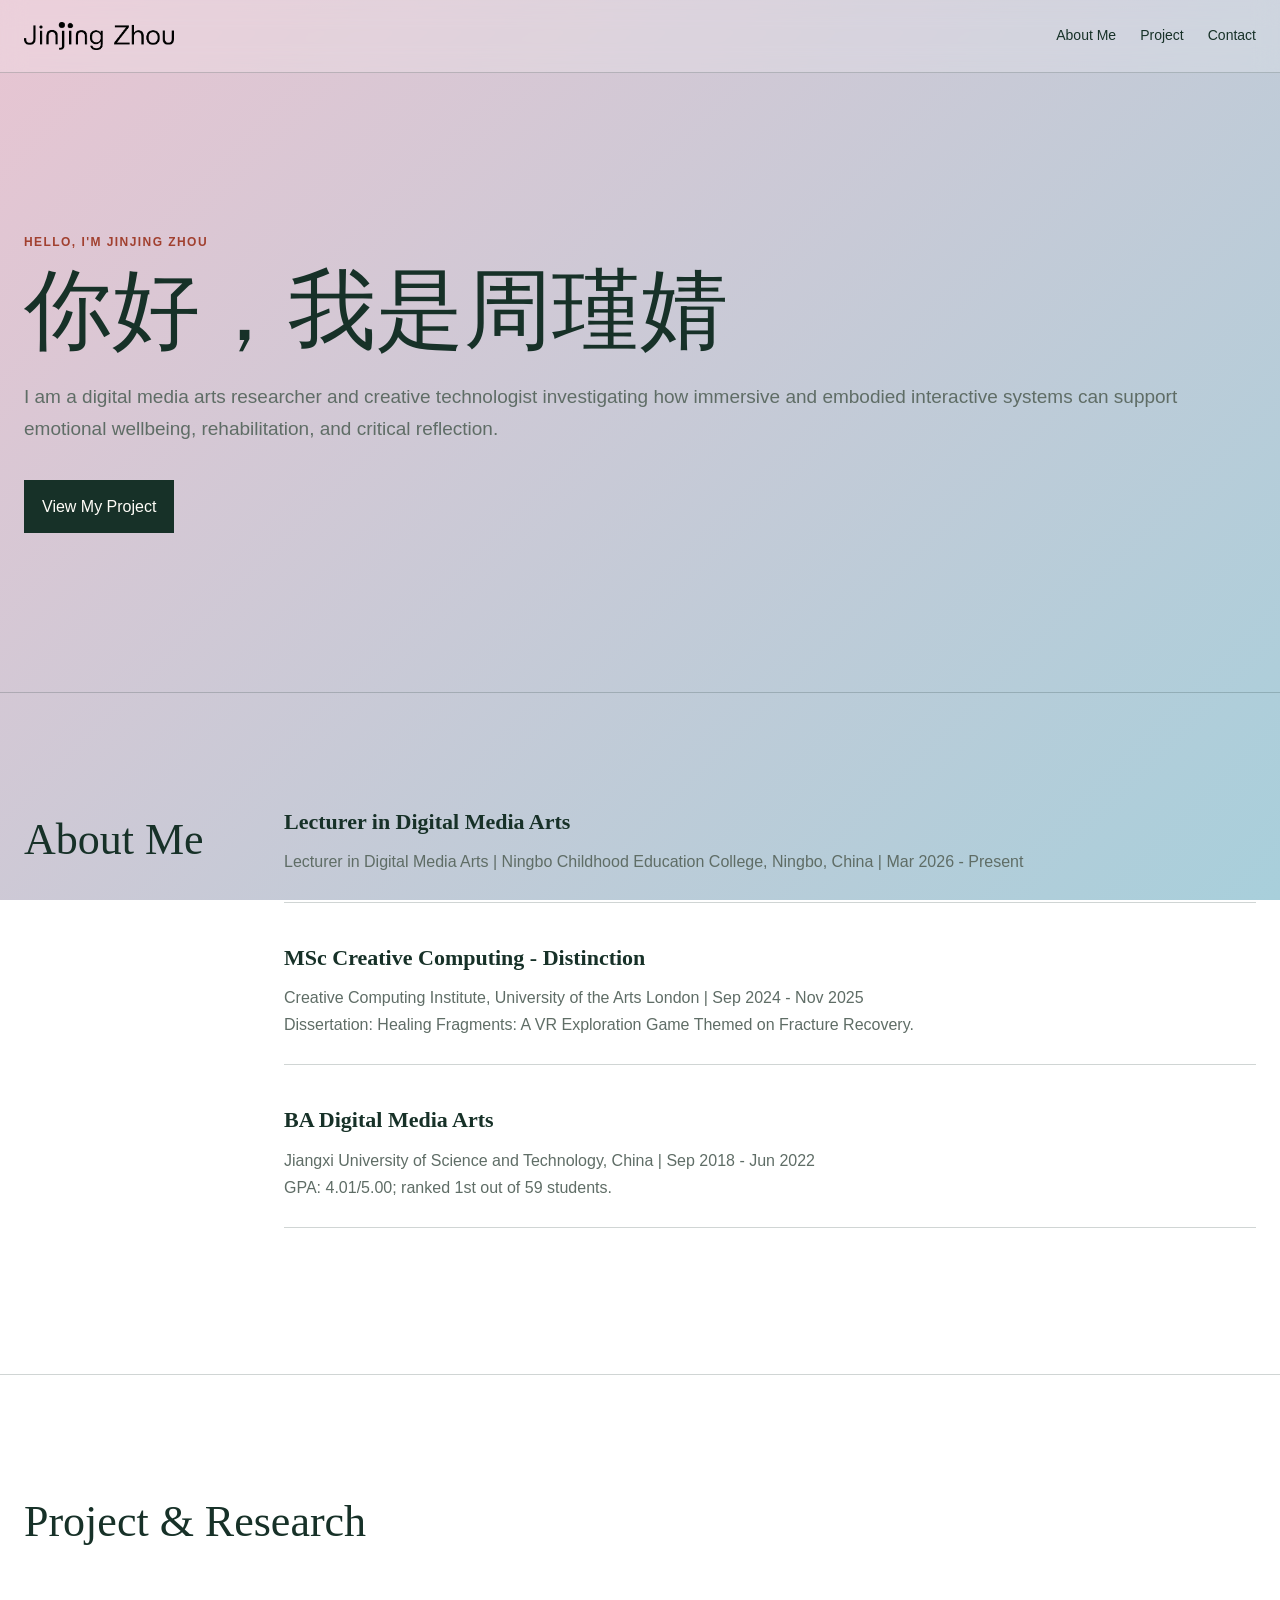
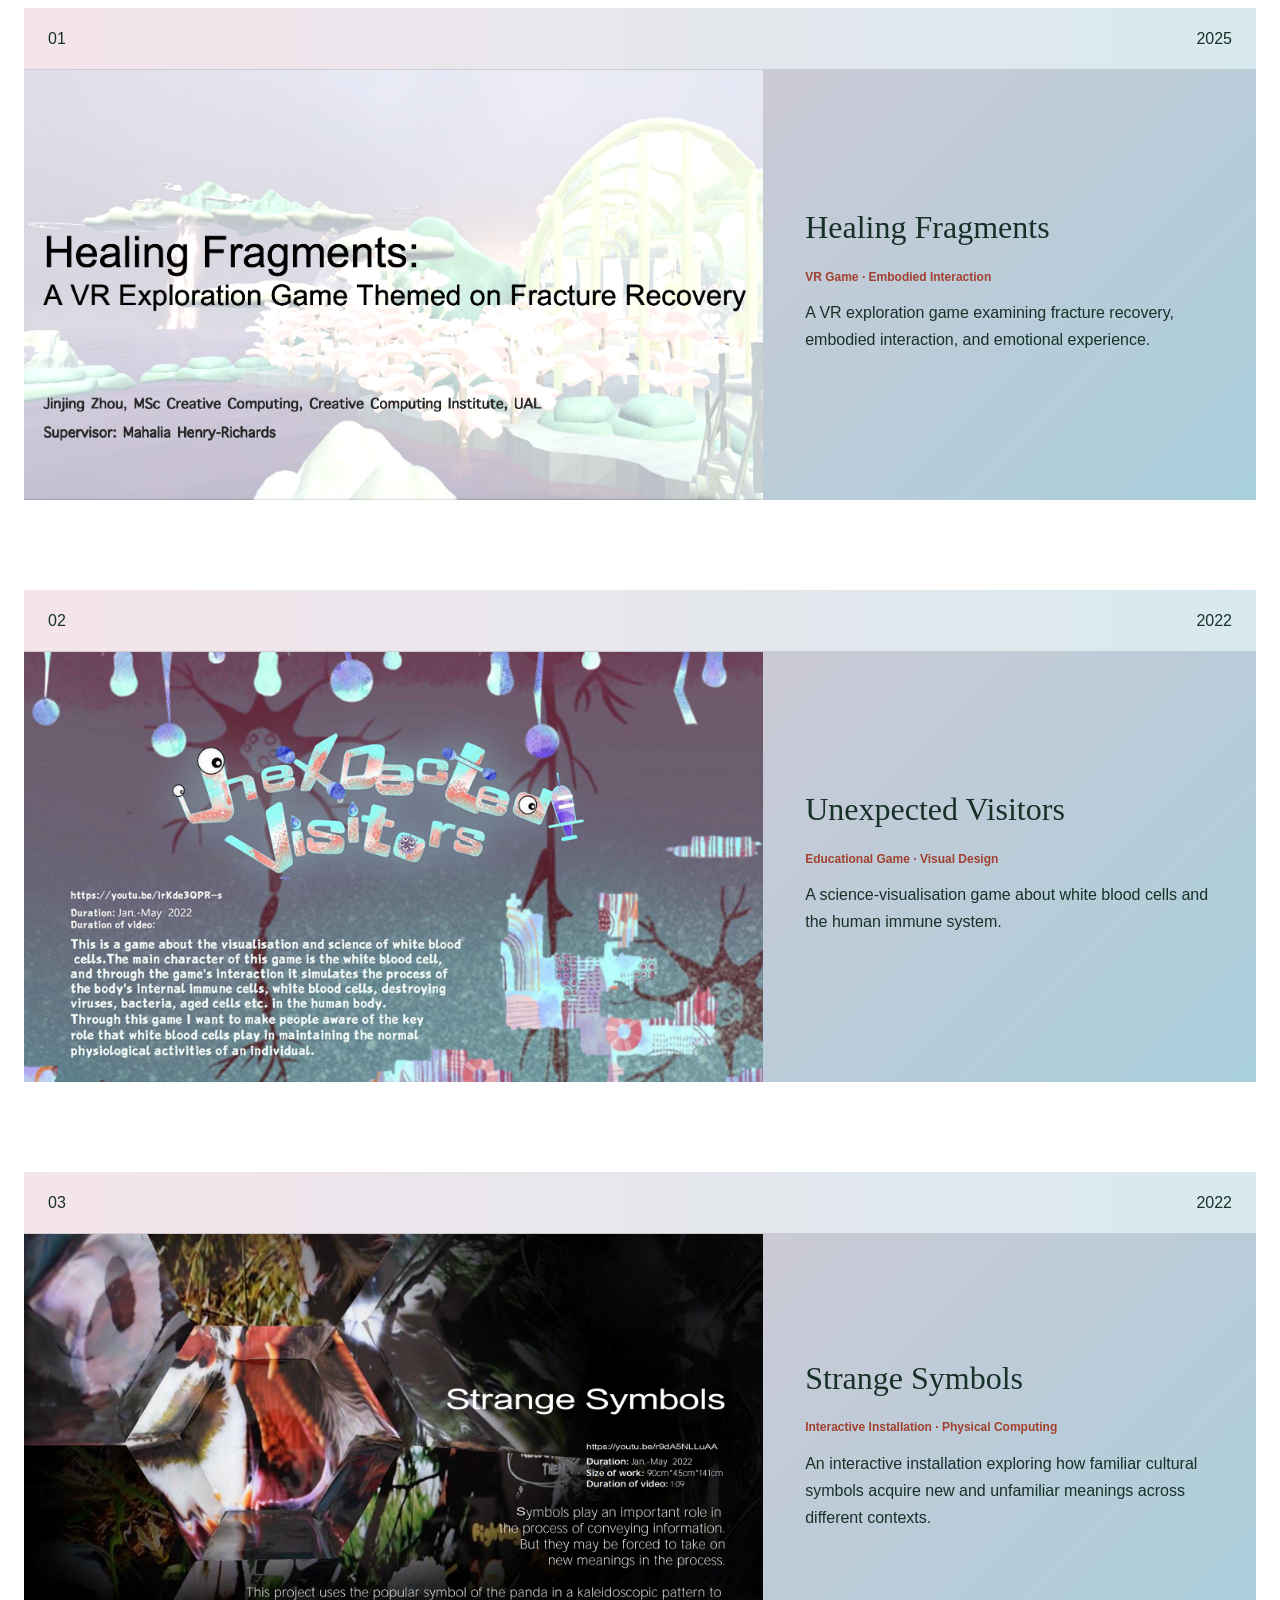
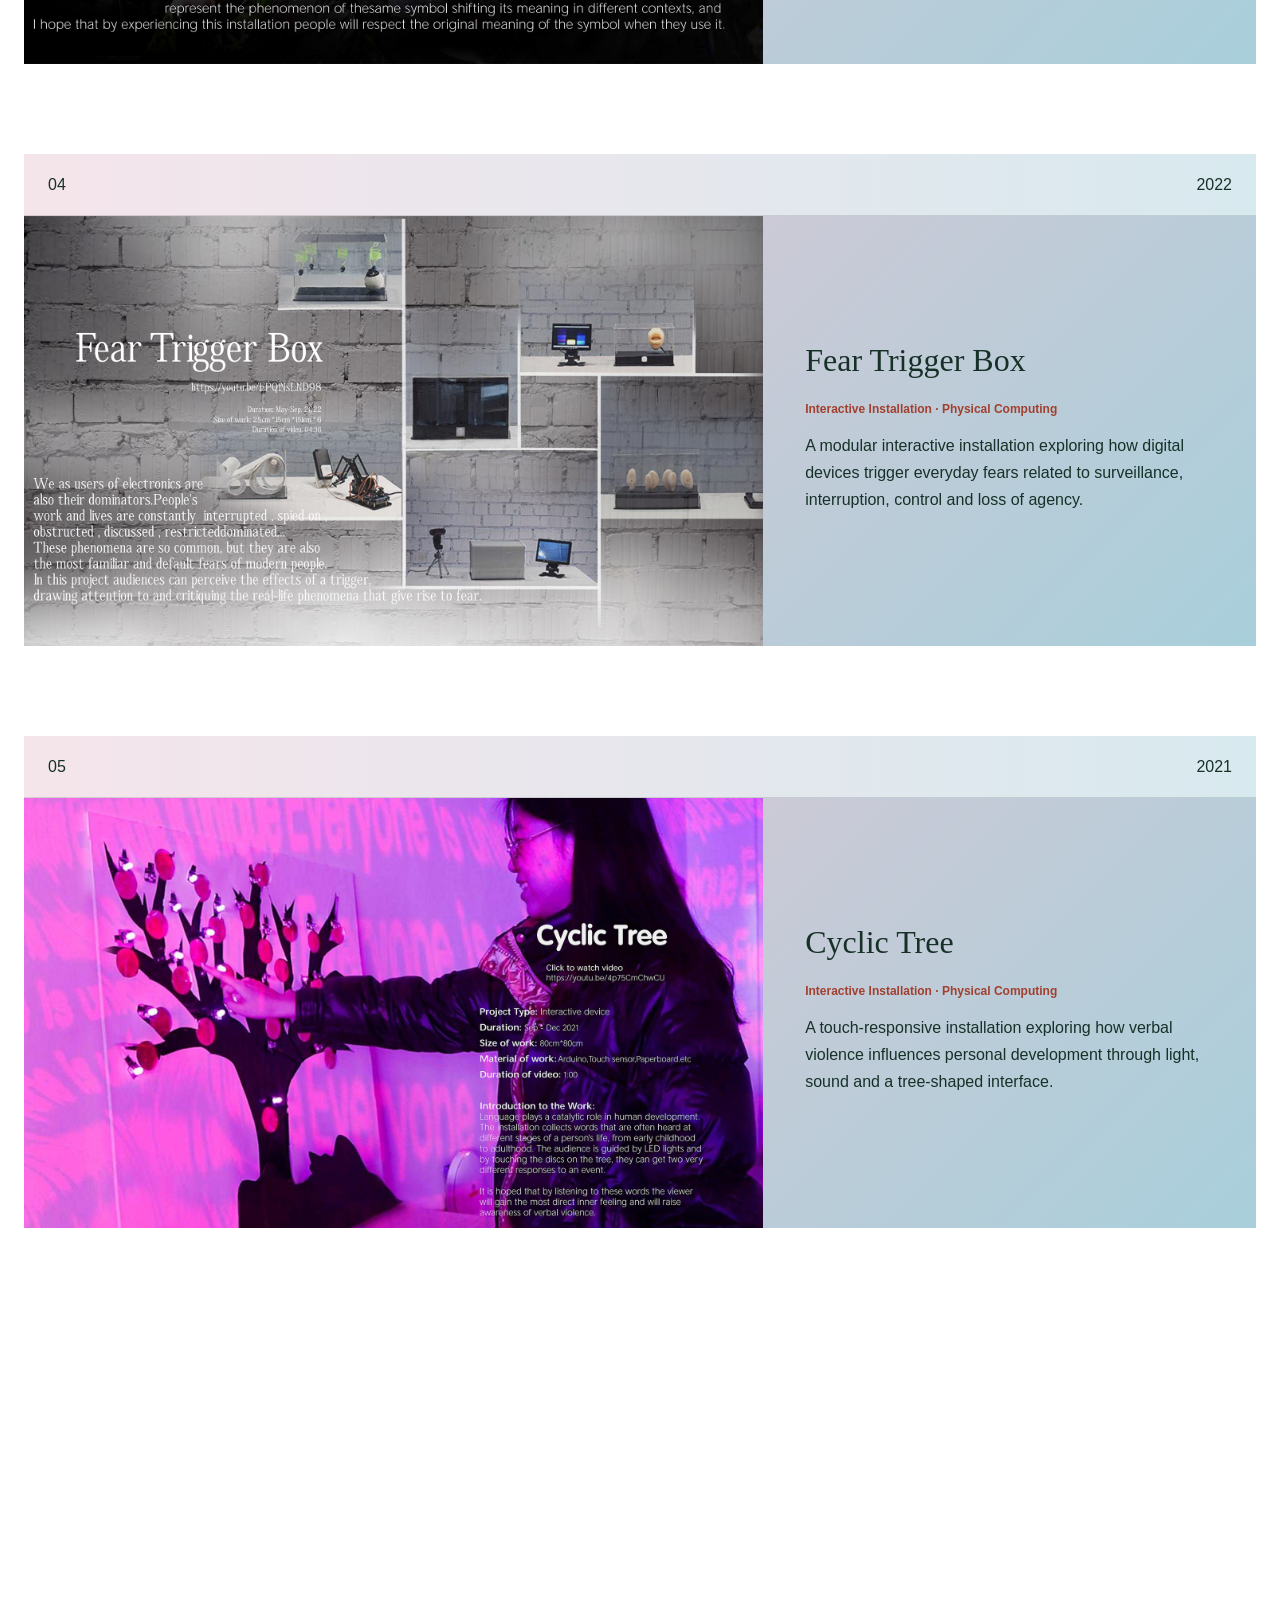
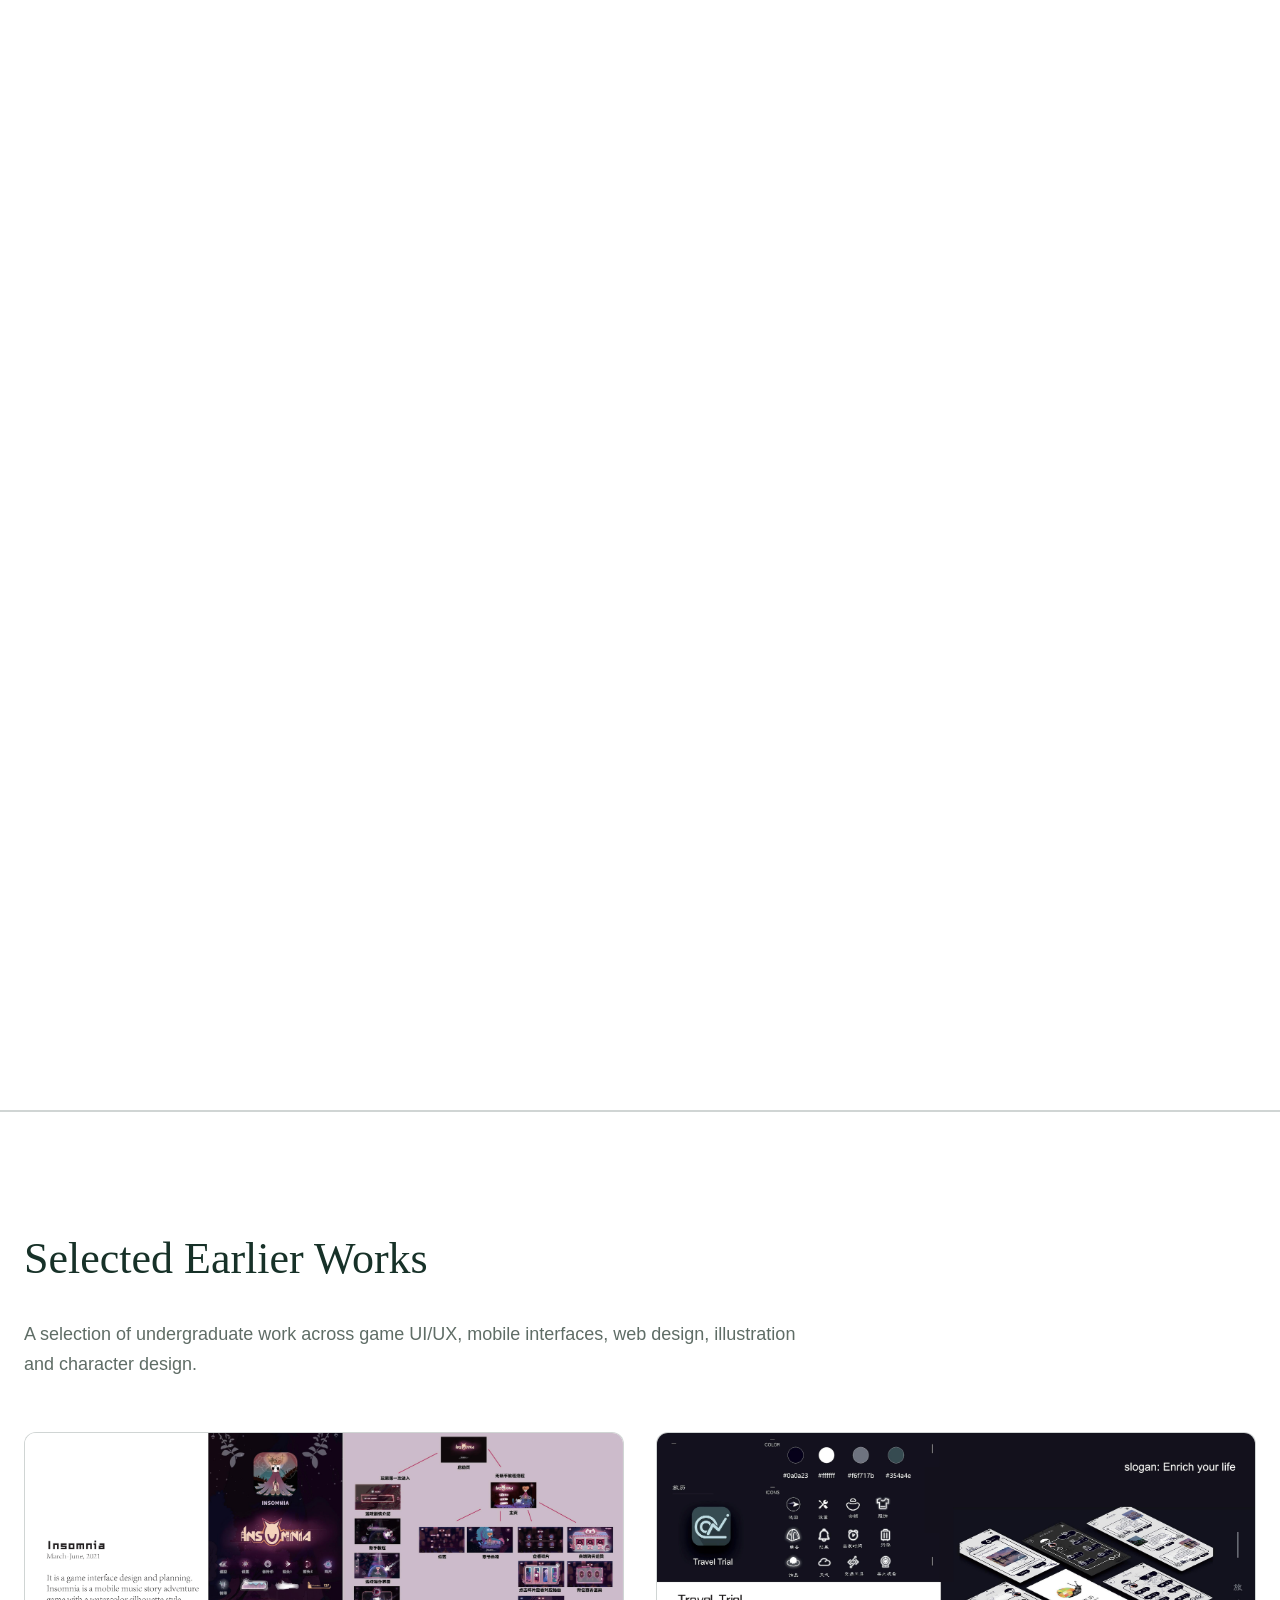
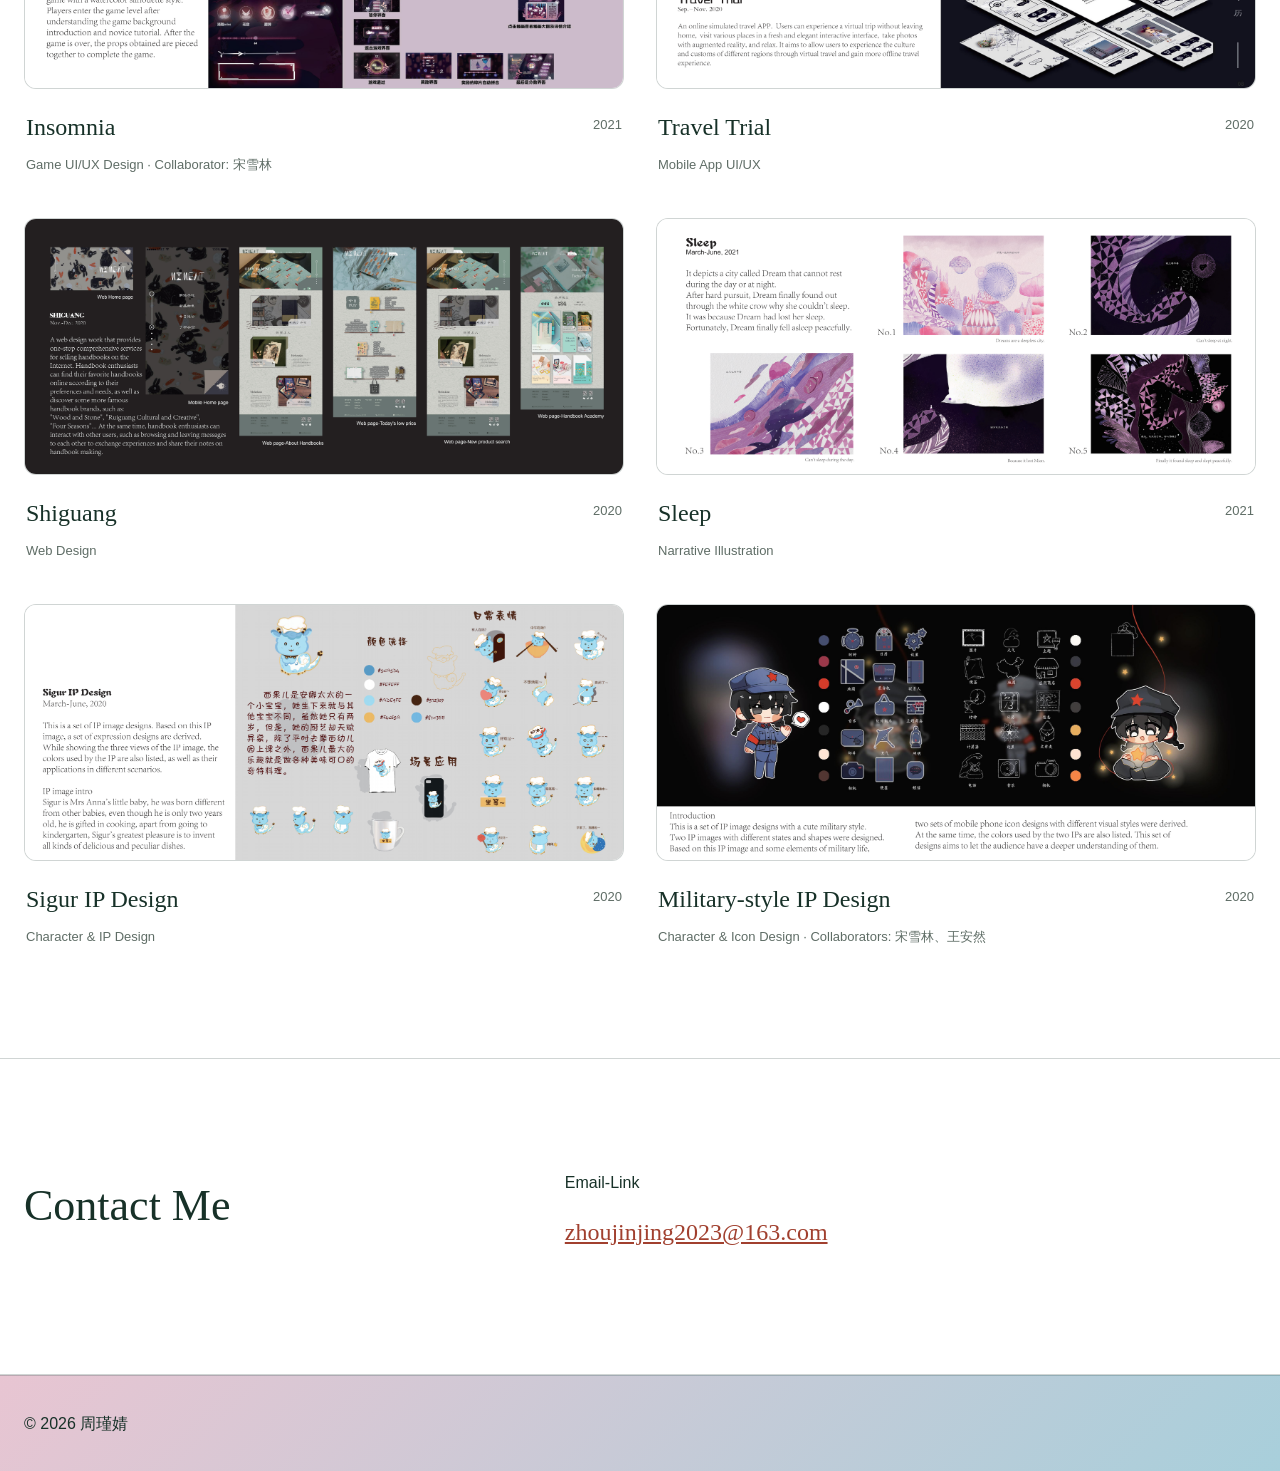
==== commit 71c24e0d: "Update index.html" ====
--- a/index.html
+++ b/index.html
@@ -44,7 +44,7 @@
           <p class="eyebrow">Hello, I'm Jinjing Zhou</p>
           <h1>你好，我是周瑾婧</h1>
           <p class="introduction">
-           a digital media arts practitioner and researcher.
+           I am a digital media arts researcher and creative technologist investigating how immersive and embodied interactive systems can support emotional wellbeing, rehabilitation, and critical reflection.
           </p>
           <a class="button" href="#projects">View My Project</a>
         </div>
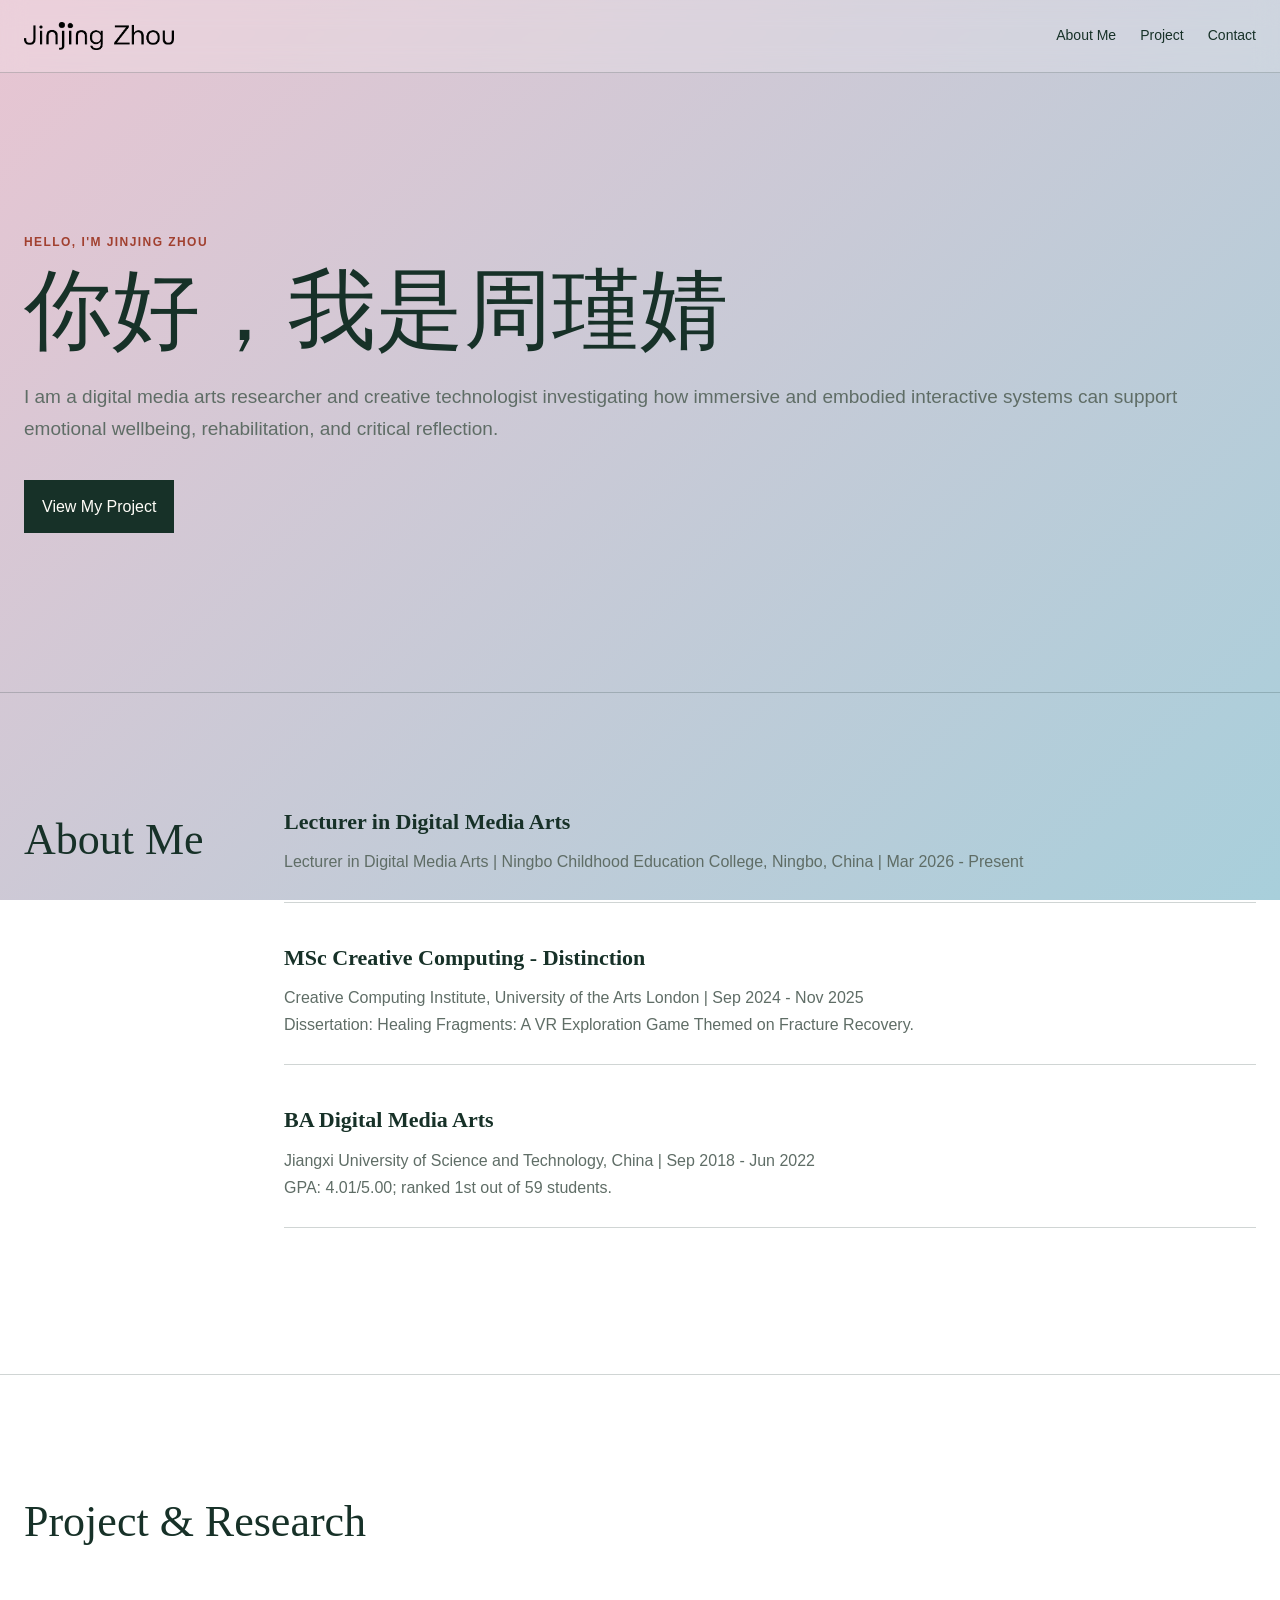
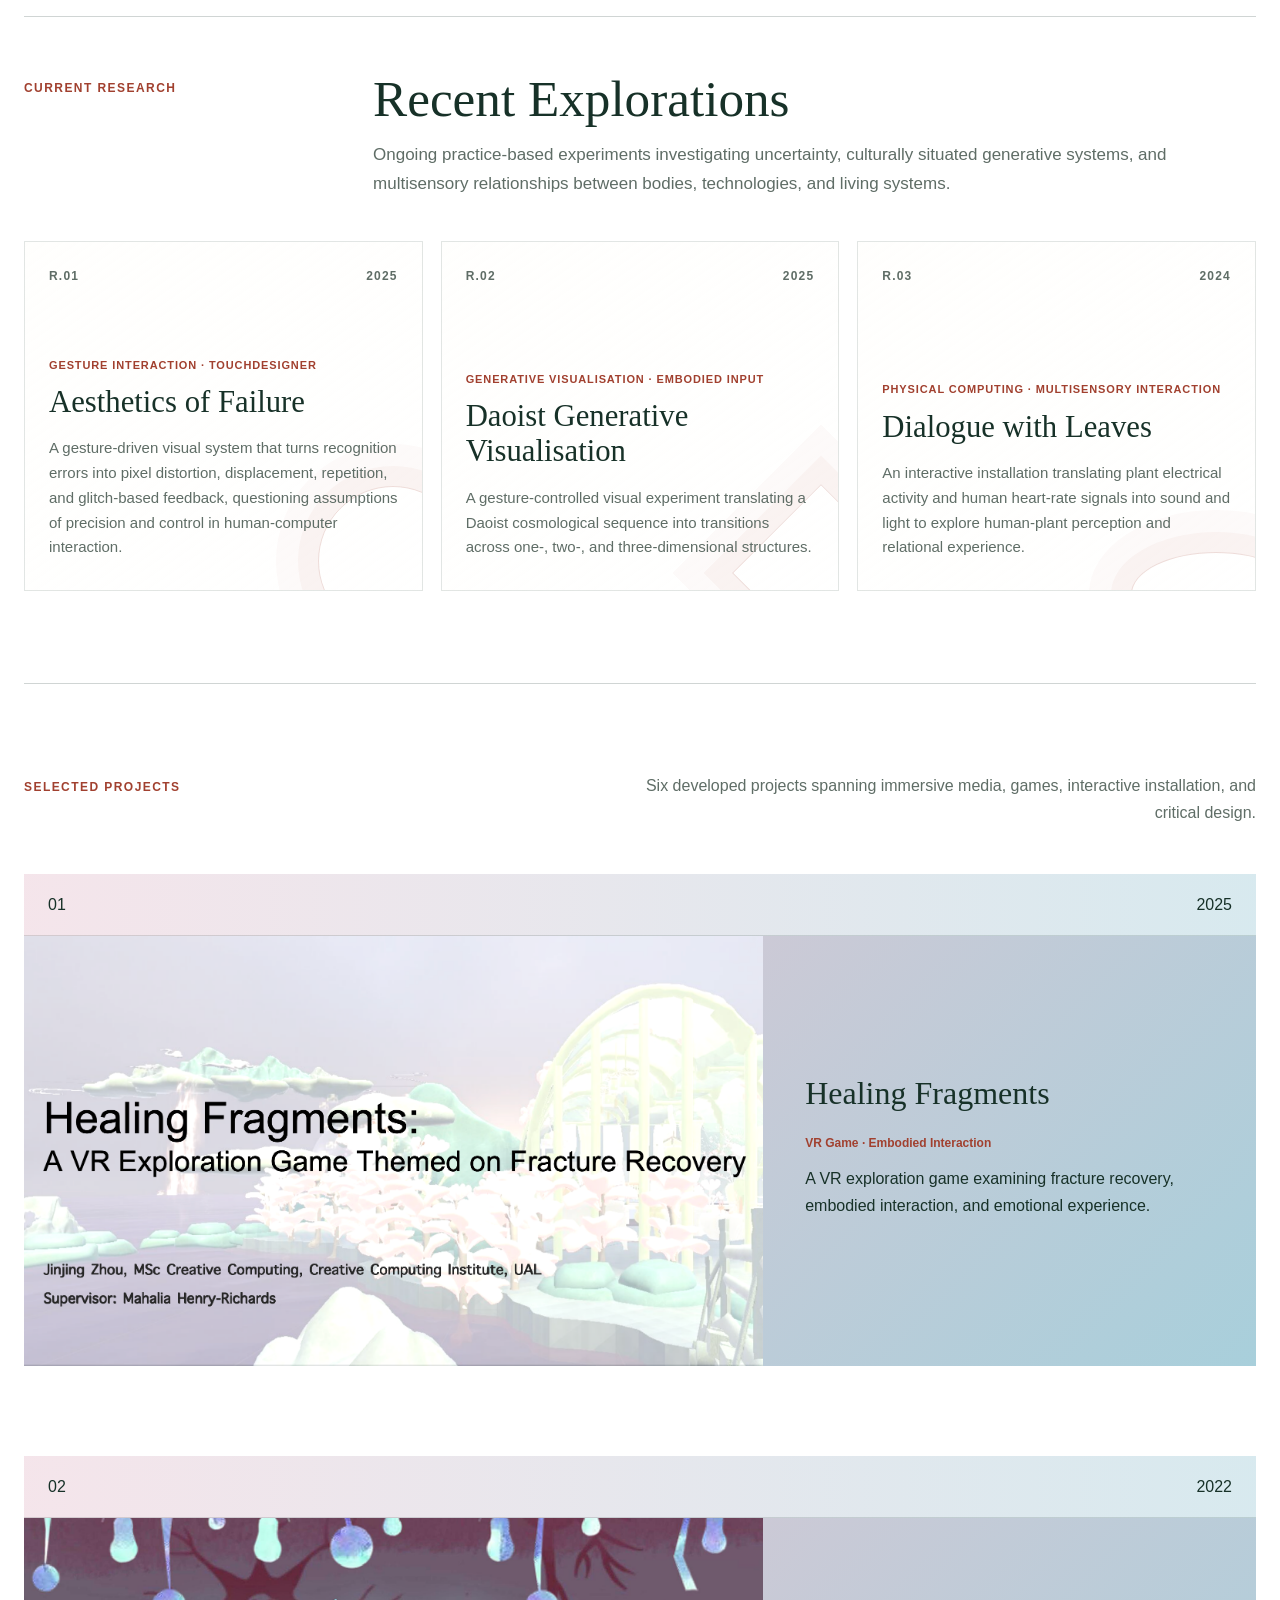
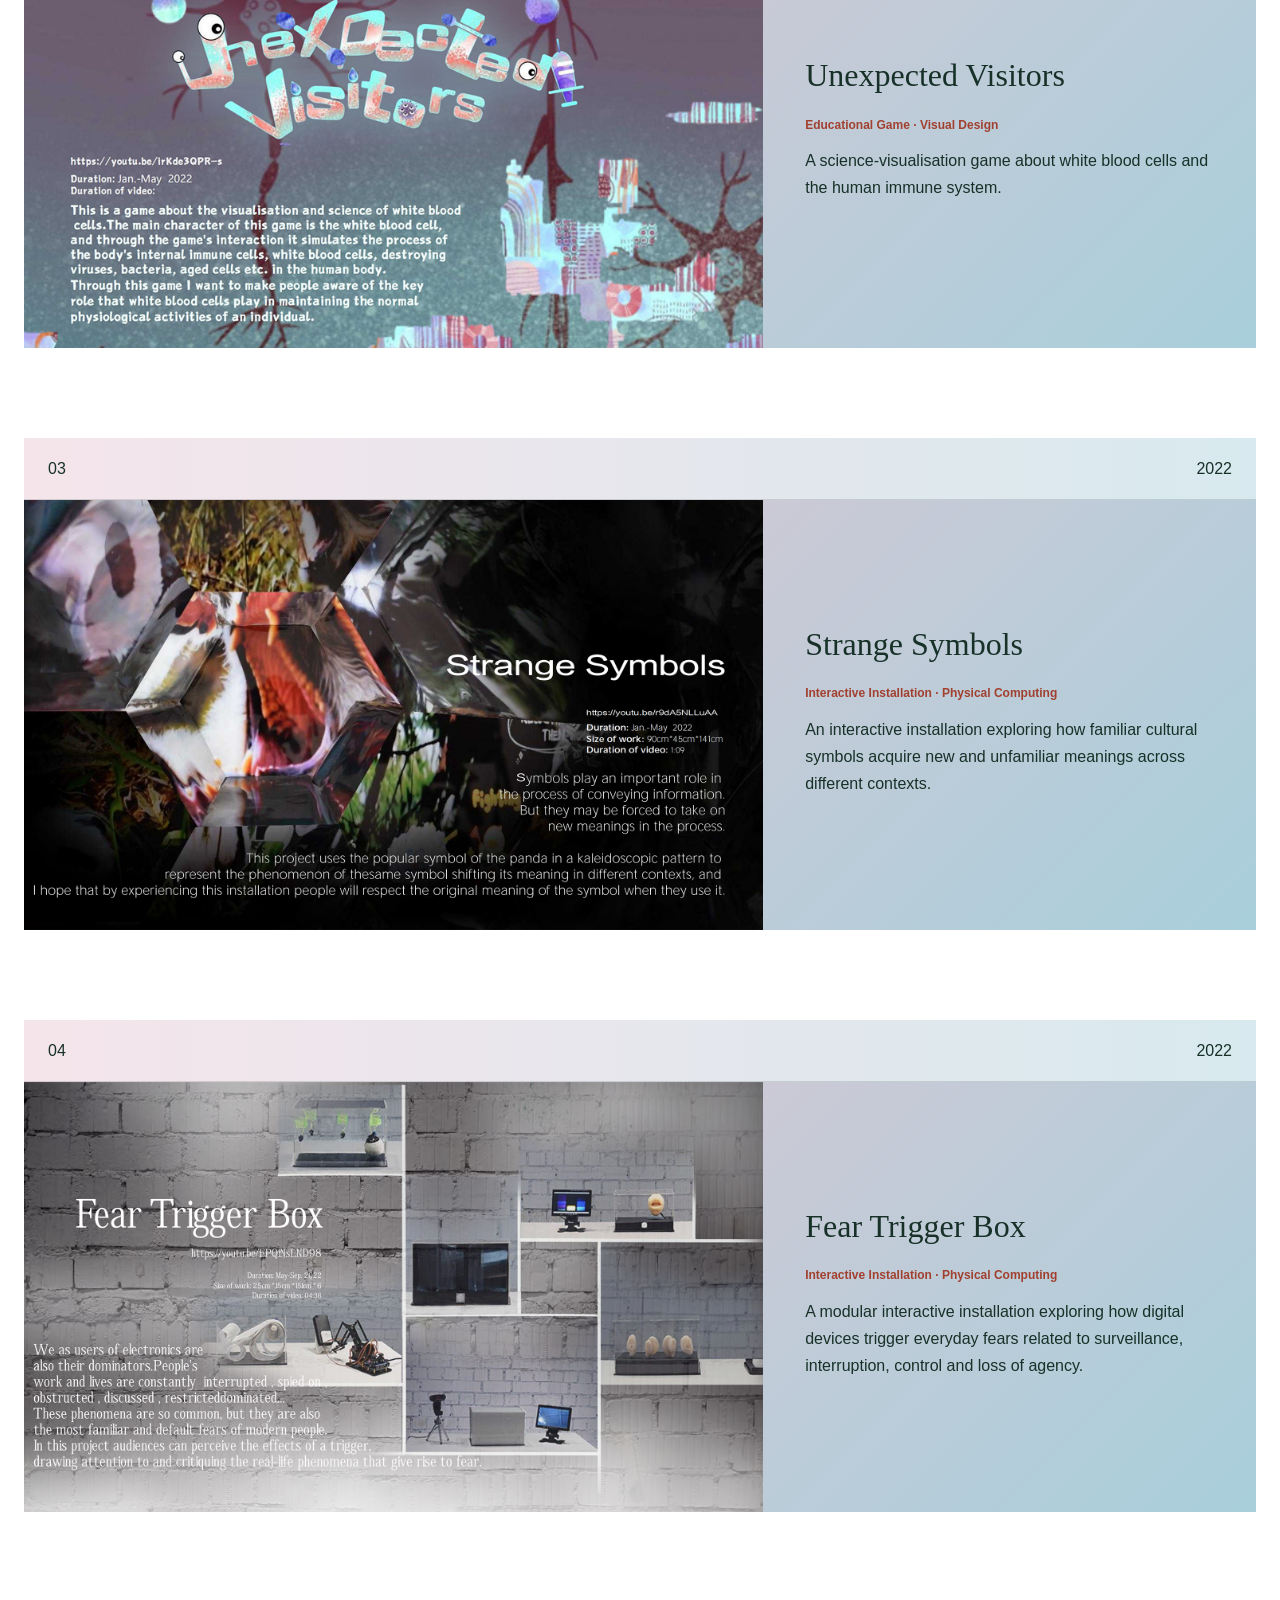
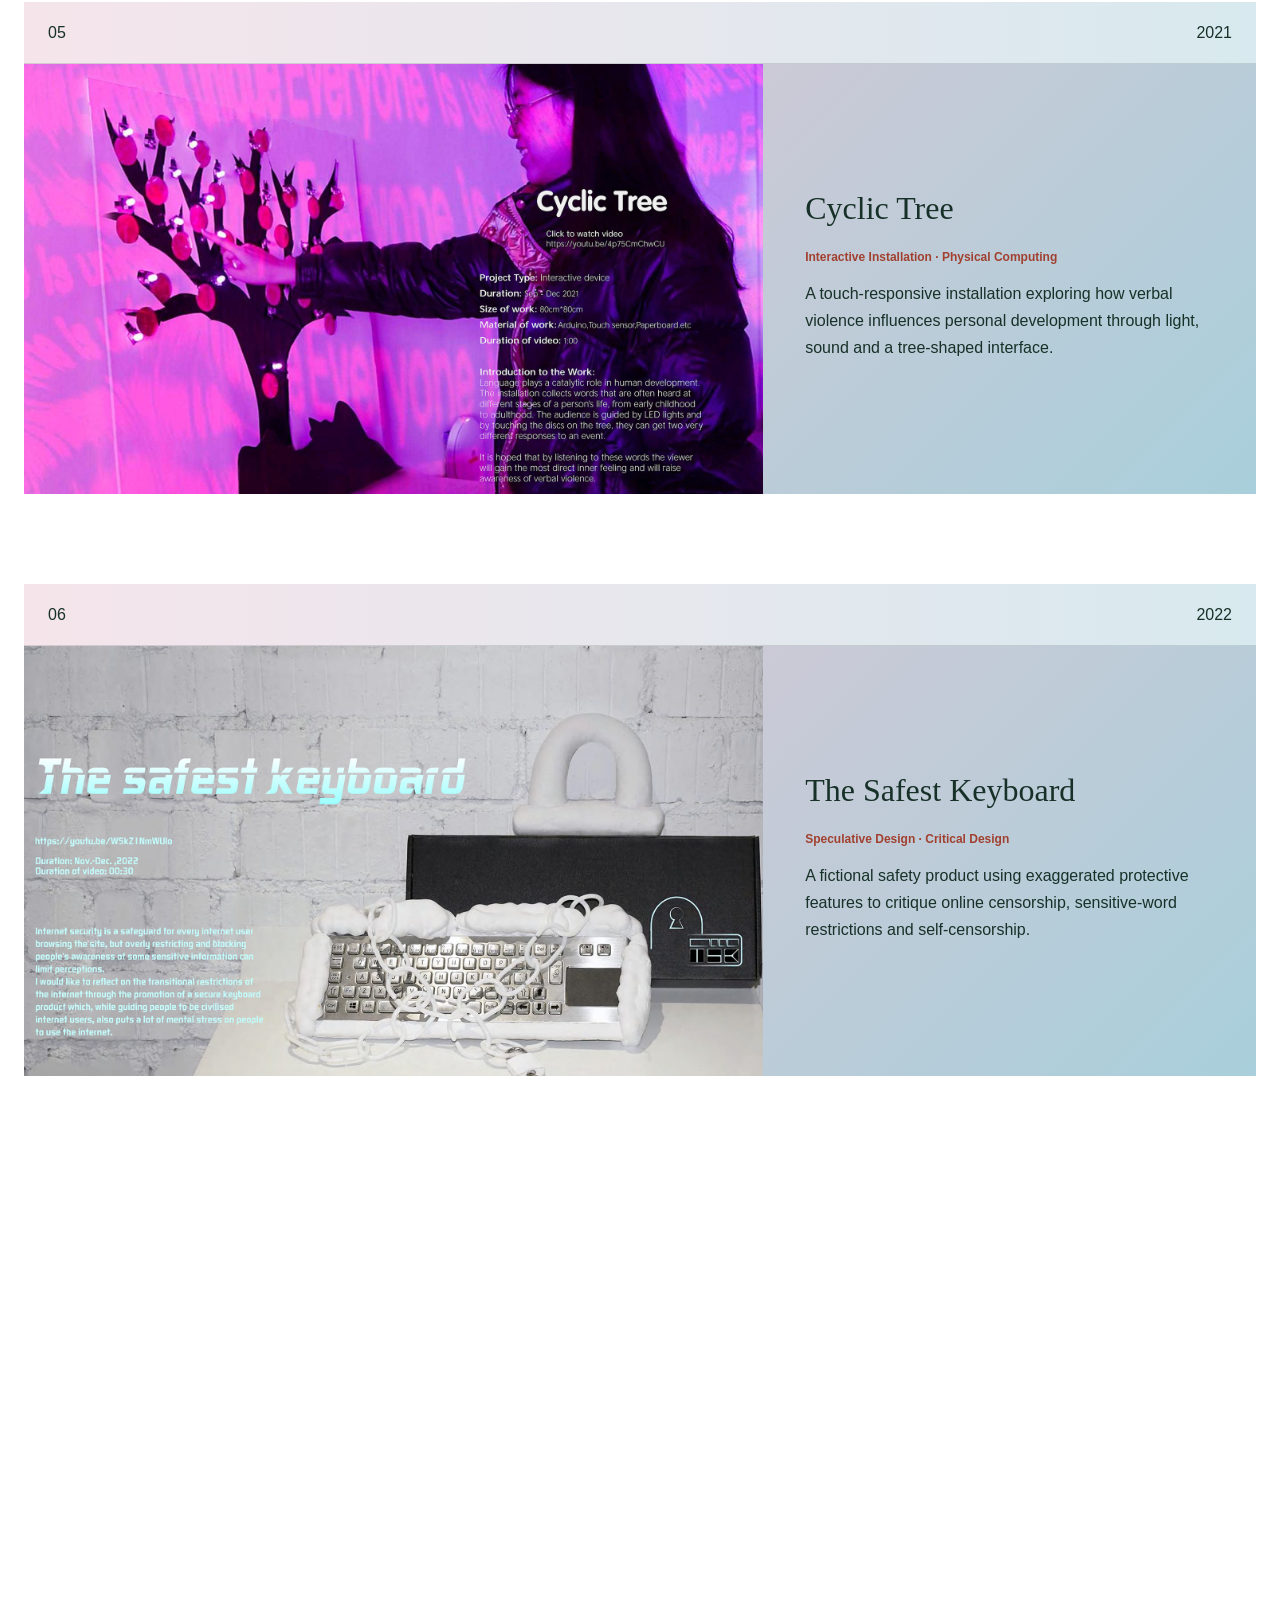
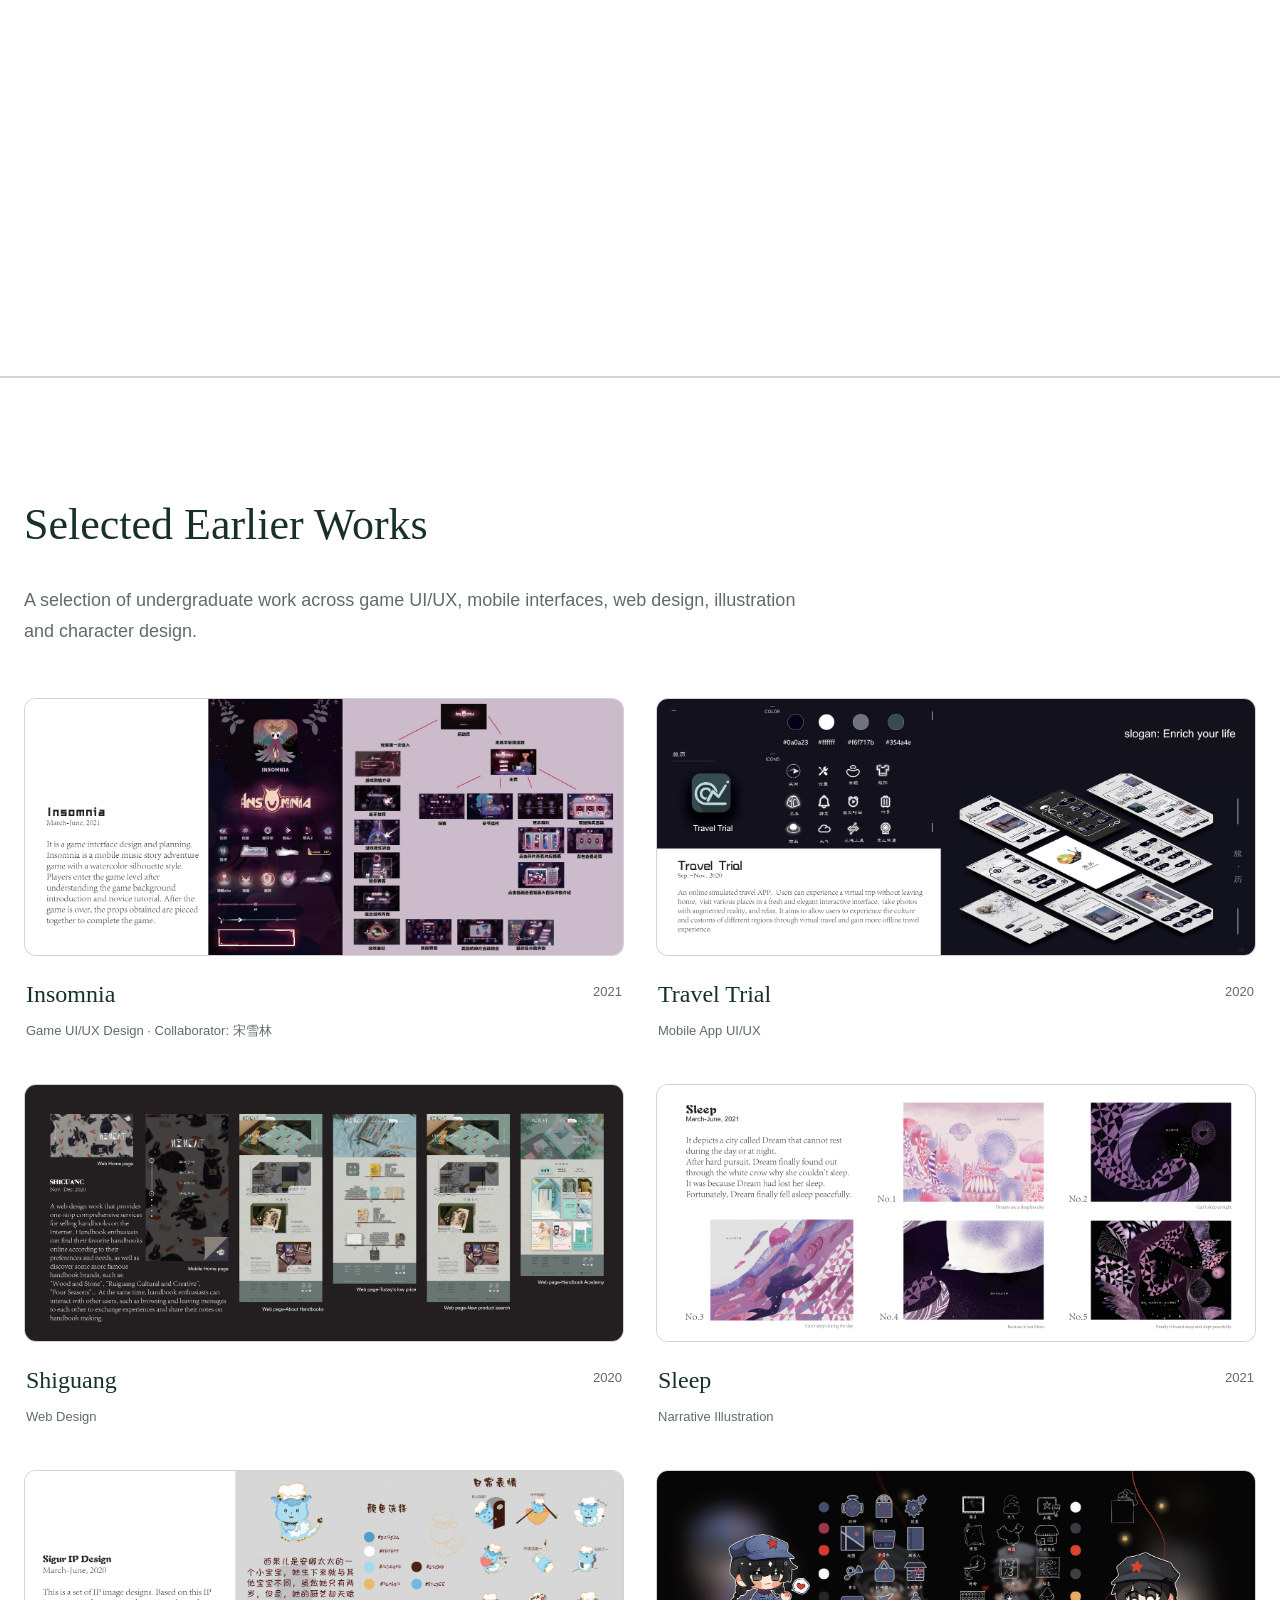
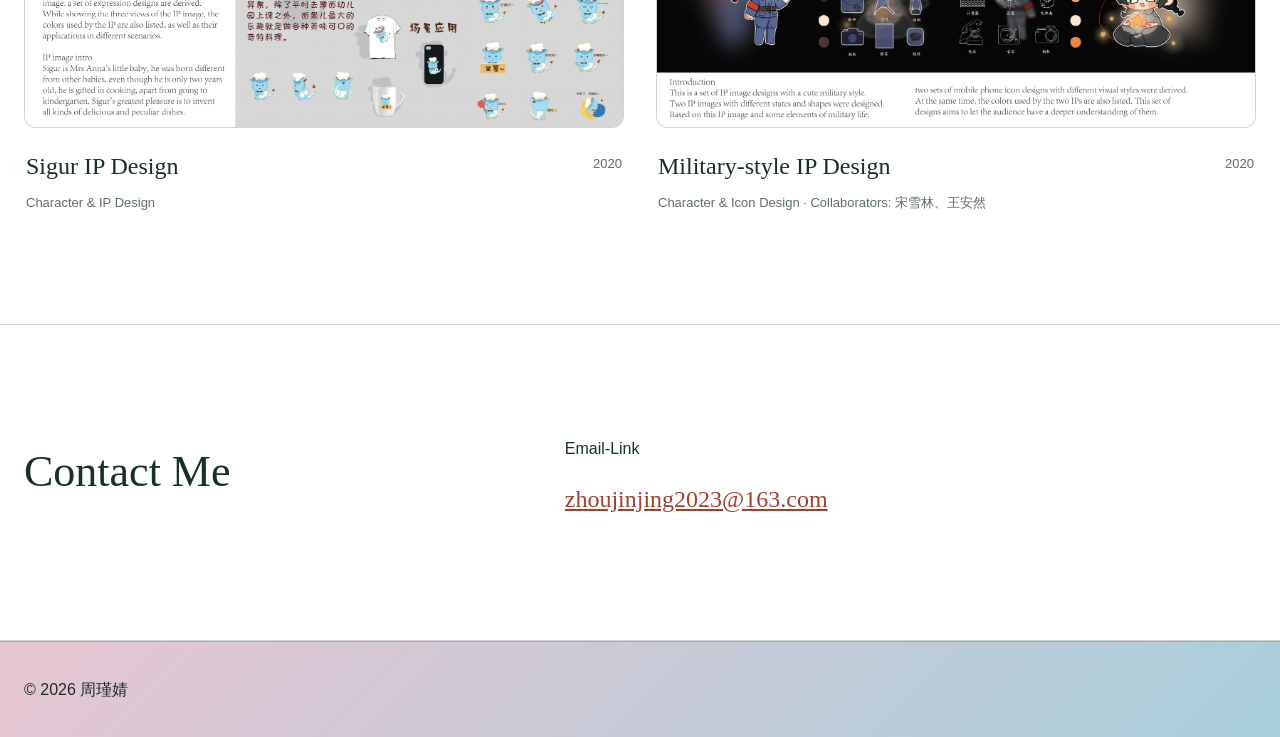
==== commit 64635008: "Add current research section Add three recent research projects before the six selected projects" ====
--- a/index.html
+++ b/index.html
@@ -88,6 +88,79 @@
         <div class="container">
           <h2>Project &amp; Research</h2>
 
+          <section class="current-research-block" aria-labelledby="current-research-title">
+            <div class="current-research-heading">
+              <p class="section-number">Current Research</p>
+              <div>
+                <h3 id="current-research-title">Recent Explorations</h3>
+                <p>
+                  Ongoing practice-based experiments investigating uncertainty,
+                  culturally situated generative systems, and multisensory
+                  relationships between bodies, technologies, and living systems.
+                </p>
+              </div>
+            </div>
+
+            <div class="current-research-grid">
+              <article class="current-research-card scroll-reveal">
+                <div class="current-research-meta">
+                  <span>R.01</span>
+                  <span>2025</span>
+                </div>
+                <div class="current-research-content">
+                  <p class="research-medium">Gesture Interaction · TouchDesigner</p>
+                  <h3>Aesthetics of Failure</h3>
+                  <p>
+                    A gesture-driven visual system that turns recognition errors
+                    into pixel distortion, displacement, repetition, and
+                    glitch-based feedback, questioning assumptions of precision
+                    and control in human-computer interaction.
+                  </p>
+                </div>
+                <span class="research-accent" aria-hidden="true"></span>
+              </article>
+
+              <article class="current-research-card scroll-reveal">
+                <div class="current-research-meta">
+                  <span>R.02</span>
+                  <span>2025</span>
+                </div>
+                <div class="current-research-content">
+                  <p class="research-medium">Generative Visualisation · Embodied Input</p>
+                  <h3>Daoist Generative Visualisation</h3>
+                  <p>
+                    A gesture-controlled visual experiment translating a Daoist
+                    cosmological sequence into transitions across one-, two-, and
+                    three-dimensional structures.
+                  </p>
+                </div>
+                <span class="research-accent" aria-hidden="true"></span>
+              </article>
+
+              <article class="current-research-card scroll-reveal">
+                <div class="current-research-meta">
+                  <span>R.03</span>
+                  <span>2024</span>
+                </div>
+                <div class="current-research-content">
+                  <p class="research-medium">Physical Computing · Multisensory Interaction</p>
+                  <h3>Dialogue with Leaves</h3>
+                  <p>
+                    An interactive installation translating plant electrical
+                    activity and human heart-rate signals into sound and light to
+                    explore human-plant perception and relational experience.
+                  </p>
+                </div>
+                <span class="research-accent" aria-hidden="true"></span>
+              </article>
+            </div>
+          </section>
+
+          <div class="selected-projects-heading">
+            <p class="section-number">Selected Projects</p>
+            <p>Six developed projects spanning immersive media, games, interactive installation, and critical design.</p>
+          </div>
+
           <div class="project-stack">
             <article class="project-card scroll-reveal">
               <button
--- a/style.css
+++ b/style.css
@@ -236,6 +236,154 @@
 .experience-item p {
   margin: 0;
   color: var(--secondary-text);
+}
+
+.current-research-block {
+  margin-top: 56px;
+  padding: 54px 0 92px;
+  border-top: 1px solid var(--line);
+  border-bottom: 1px solid var(--line);
+}
+
+.current-research-heading {
+  margin-bottom: 42px;
+  display: grid;
+  grid-template-columns: minmax(170px, 0.35fr) minmax(0, 1fr);
+  gap: 40px;
+  align-items: start;
+}
+
+.current-research-heading .section-number {
+  margin: 7px 0 0;
+}
+
+.current-research-heading h3 {
+  margin-bottom: 14px;
+  font-size: clamp(34px, 4vw, 52px);
+  font-weight: normal;
+  line-height: 1.1;
+}
+
+.current-research-heading div > p {
+  max-width: 850px;
+  margin: 0;
+  color: var(--secondary-text);
+  font-size: 17px;
+}
+
+.current-research-grid {
+  display: grid;
+  grid-template-columns: repeat(auto-fit, minmax(min(100%, 280px), 1fr));
+  gap: 18px;
+}
+
+.current-research-card {
+  position: relative;
+  min-height: 350px;
+  padding: 24px 24px 30px;
+  display: flex;
+  flex-direction: column;
+  justify-content: space-between;
+  overflow: hidden;
+  background:
+    linear-gradient(
+      145deg,
+      rgba(255, 253, 248, 0.3),
+      rgba(255, 253, 248, 0.08)
+    );
+  border: 1px solid rgba(23, 49, 40, 0.12);
+  transition:
+    transform 0.35s ease,
+    background-color 0.35s ease;
+}
+
+.current-research-card:hover {
+  transform: translateY(-6px);
+  background-color: rgba(255, 253, 248, 0.14);
+}
+
+.current-research-meta {
+  display: flex;
+  justify-content: space-between;
+  gap: 20px;
+  color: var(--secondary-text);
+  font-size: 12px;
+  font-weight: bold;
+  letter-spacing: 0.1em;
+}
+
+.current-research-content {
+  position: relative;
+  z-index: 1;
+}
+
+.current-research-content h3 {
+  margin-bottom: 16px;
+  font-size: clamp(25px, 2.4vw, 34px);
+  font-weight: normal;
+  line-height: 1.15;
+}
+
+.current-research-content > p:last-of-type {
+  margin: 0;
+  color: var(--secondary-text);
+  font-size: 15px;
+  line-height: 1.65;
+}
+
+.research-medium {
+  margin: 0 0 12px;
+  color: var(--accent);
+  font-size: 11px;
+  font-weight: bold;
+  letter-spacing: 0.08em;
+  line-height: 1.4;
+  text-transform: uppercase;
+}
+
+.research-accent {
+  position: absolute;
+  right: -46px;
+  bottom: -46px;
+  width: 150px;
+  aspect-ratio: 1;
+  border: 1px solid rgba(161, 64, 47, 0.18);
+  border-radius: 50%;
+  box-shadow:
+    0 0 0 20px rgba(161, 64, 47, 0.035),
+    0 0 0 42px rgba(161, 64, 47, 0.025);
+  pointer-events: none;
+}
+
+.current-research-card:nth-child(2) .research-accent {
+  width: 126px;
+  border-radius: 0;
+  transform: rotate(45deg);
+}
+
+.current-research-card:nth-child(3) .research-accent {
+  width: 170px;
+  height: 84px;
+  aspect-ratio: auto;
+  border-radius: 50%;
+}
+
+.selected-projects-heading {
+  margin-top: 88px;
+  display: flex;
+  align-items: baseline;
+  justify-content: space-between;
+  gap: 30px;
+}
+
+.selected-projects-heading p {
+  margin: 0;
+}
+
+.selected-projects-heading > p:last-child {
+  max-width: 650px;
+  color: var(--secondary-text);
+  text-align: right;
 }
 
 .projects-section {
@@ -2100,6 +2248,29 @@
     margin-left: 0;
   }
 
+  .current-research-heading {
+    grid-template-columns: 1fr;
+    gap: 18px;
+  }
+
+  .current-research-heading .section-number {
+    margin-top: 0;
+  }
+
+  .current-research-card {
+    min-height: 320px;
+  }
+
+  .selected-projects-heading {
+    margin-top: 68px;
+    display: block;
+  }
+
+  .selected-projects-heading > p:last-child {
+    margin-top: 12px;
+    text-align: left;
+  }
+
   /*手机端取消作品卡片的粘性堆叠 */
   .project-card,
   .project-card:nth-child(2),
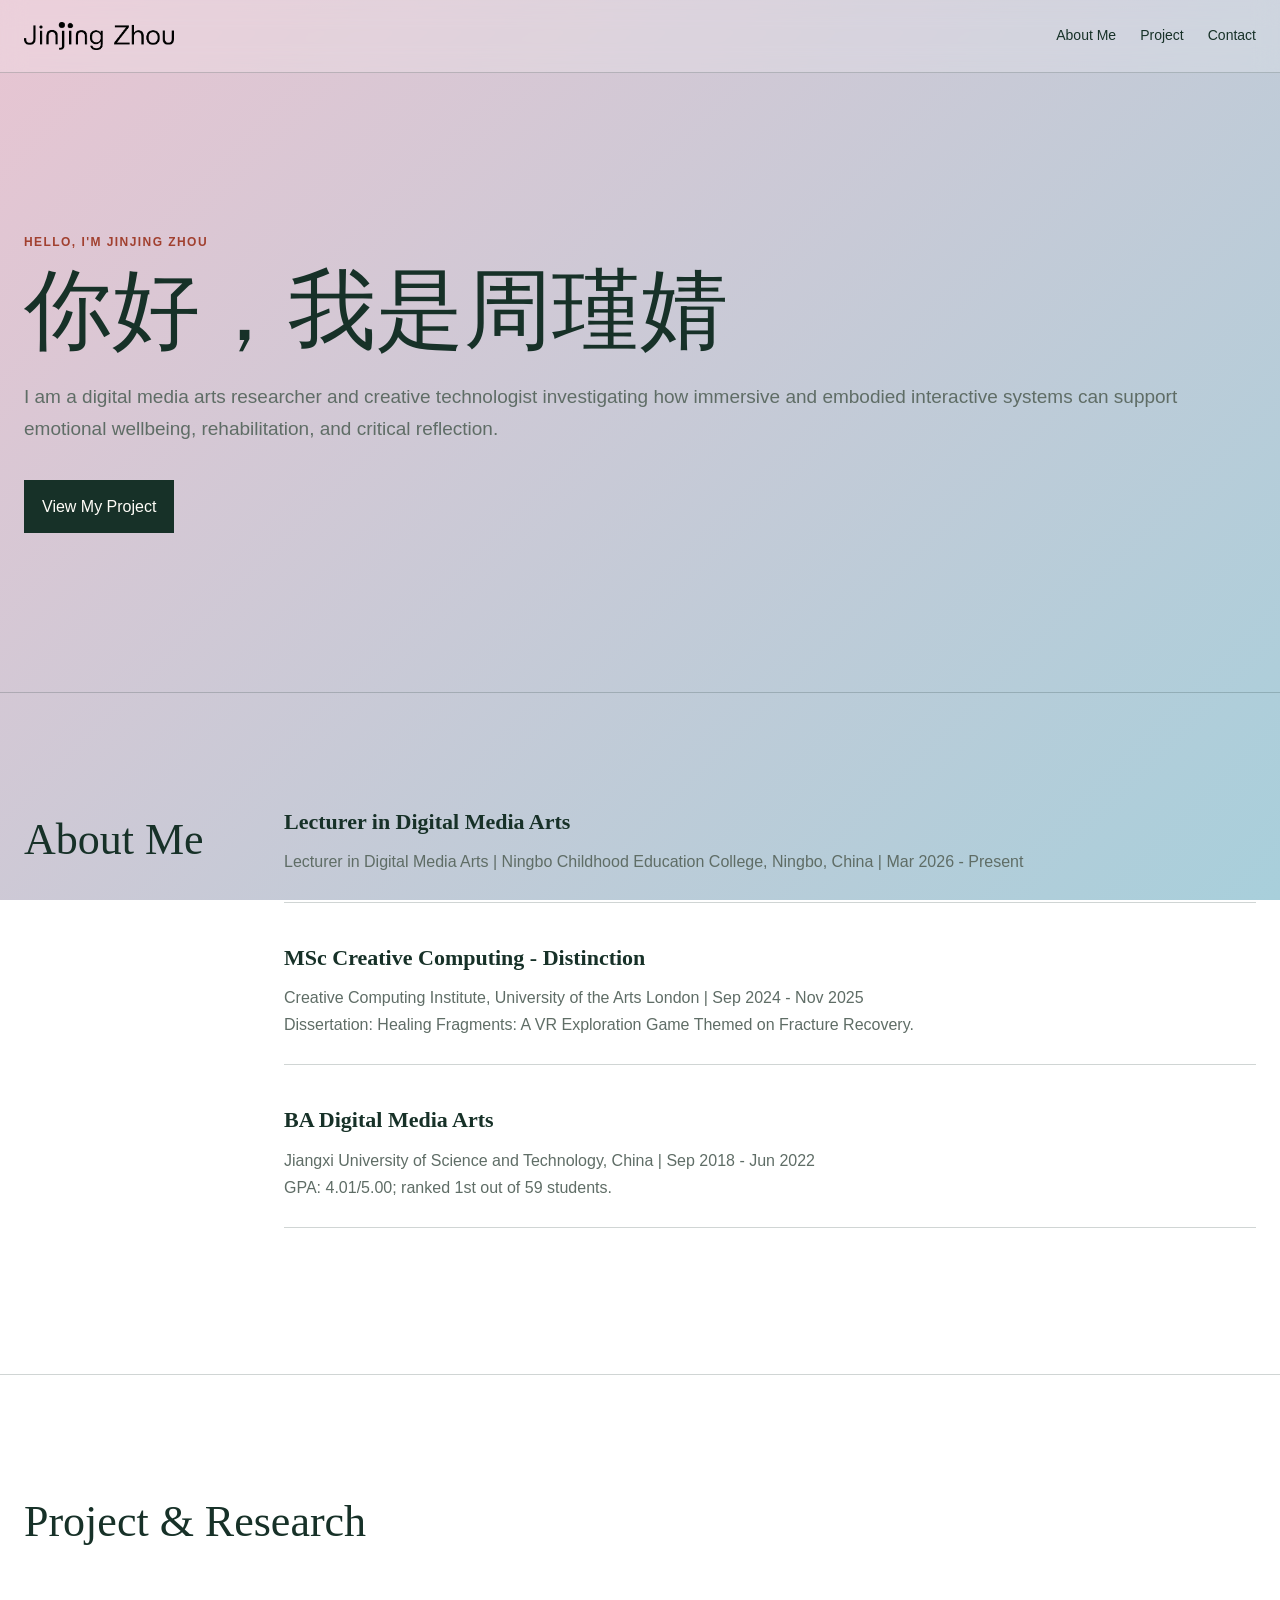
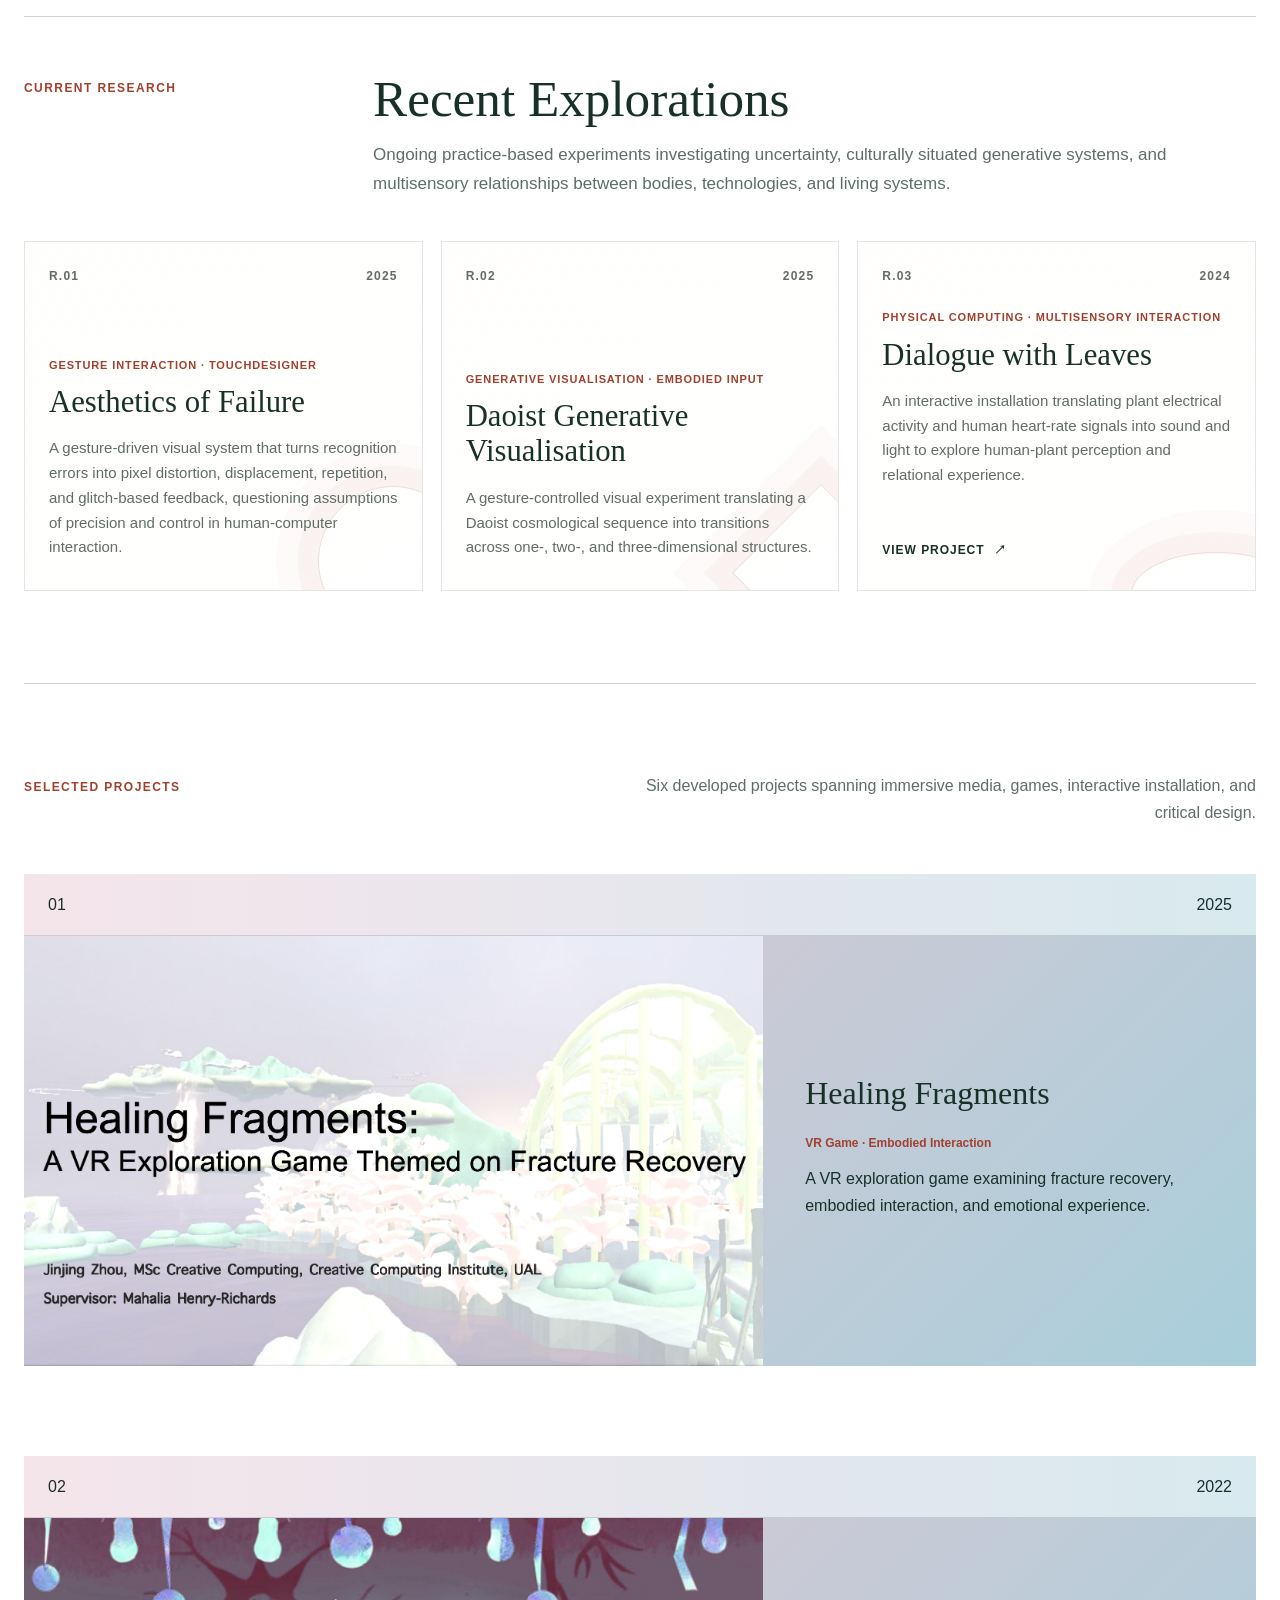
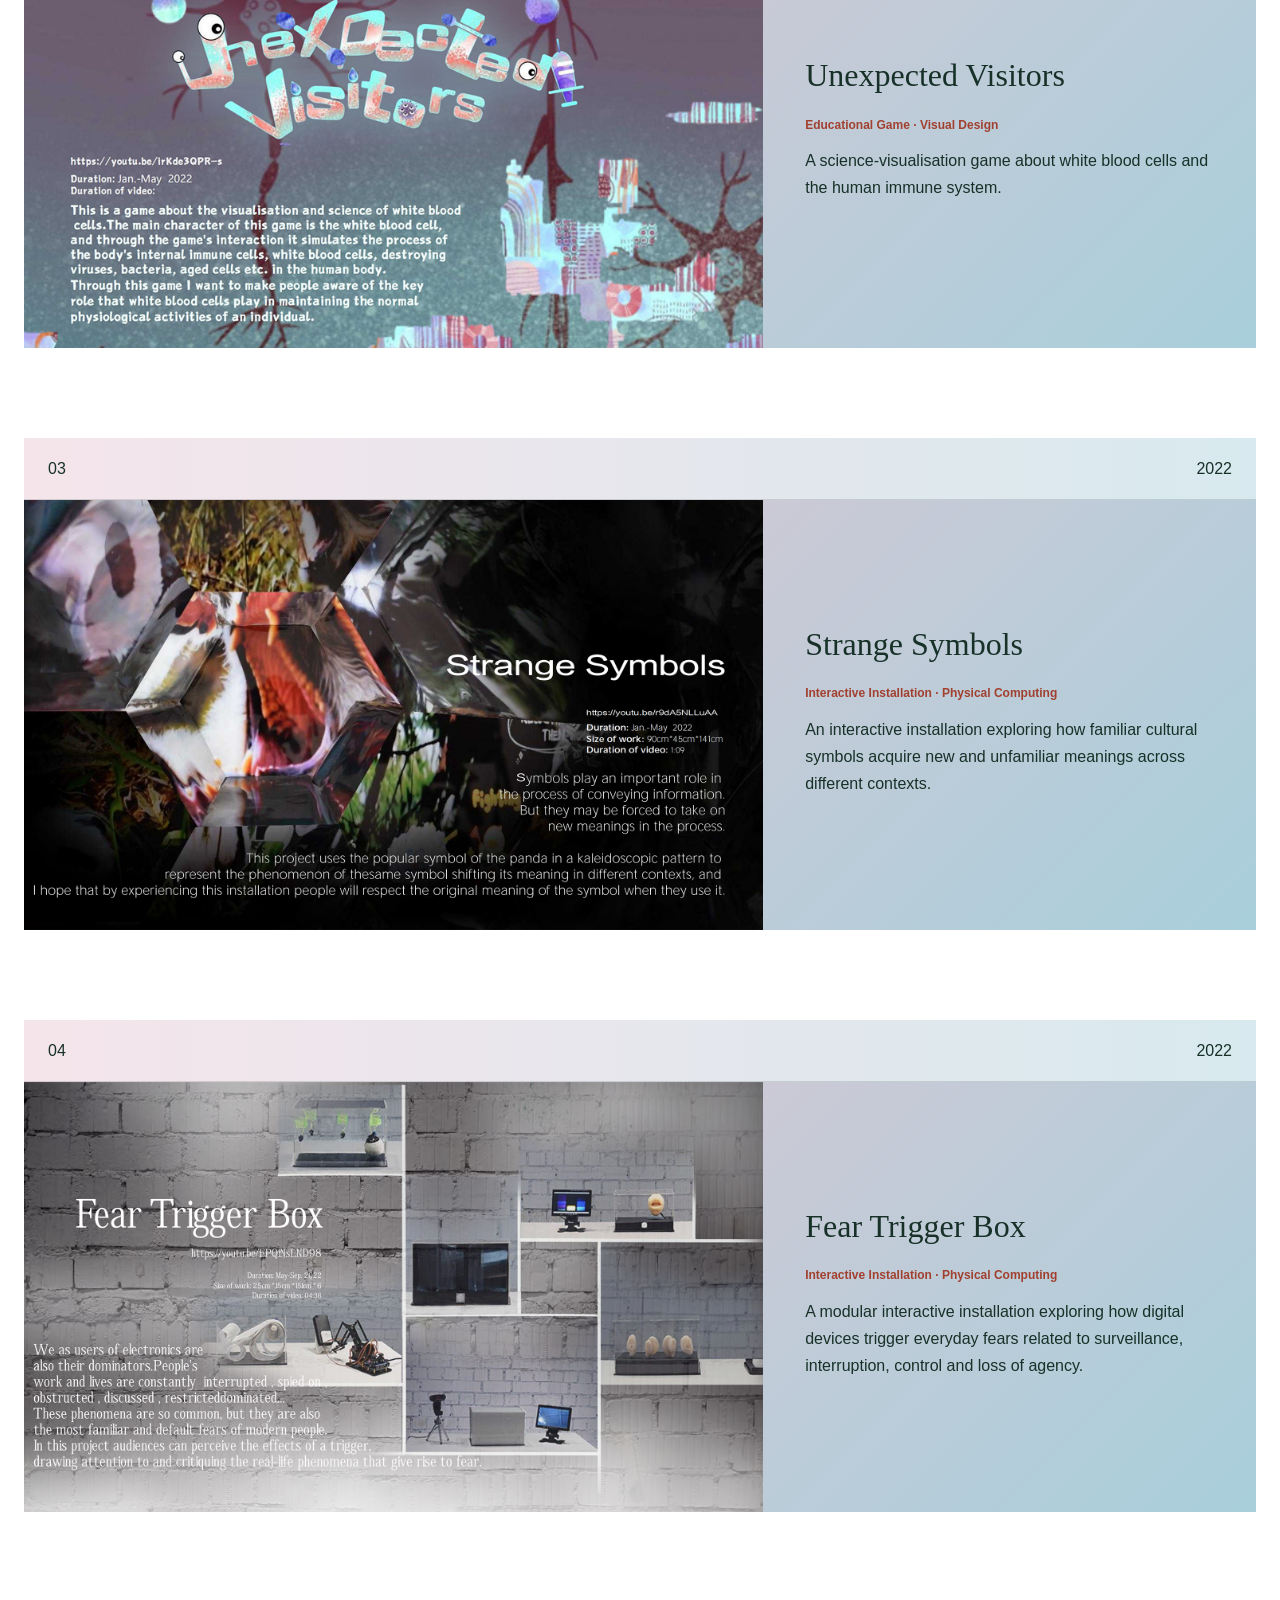
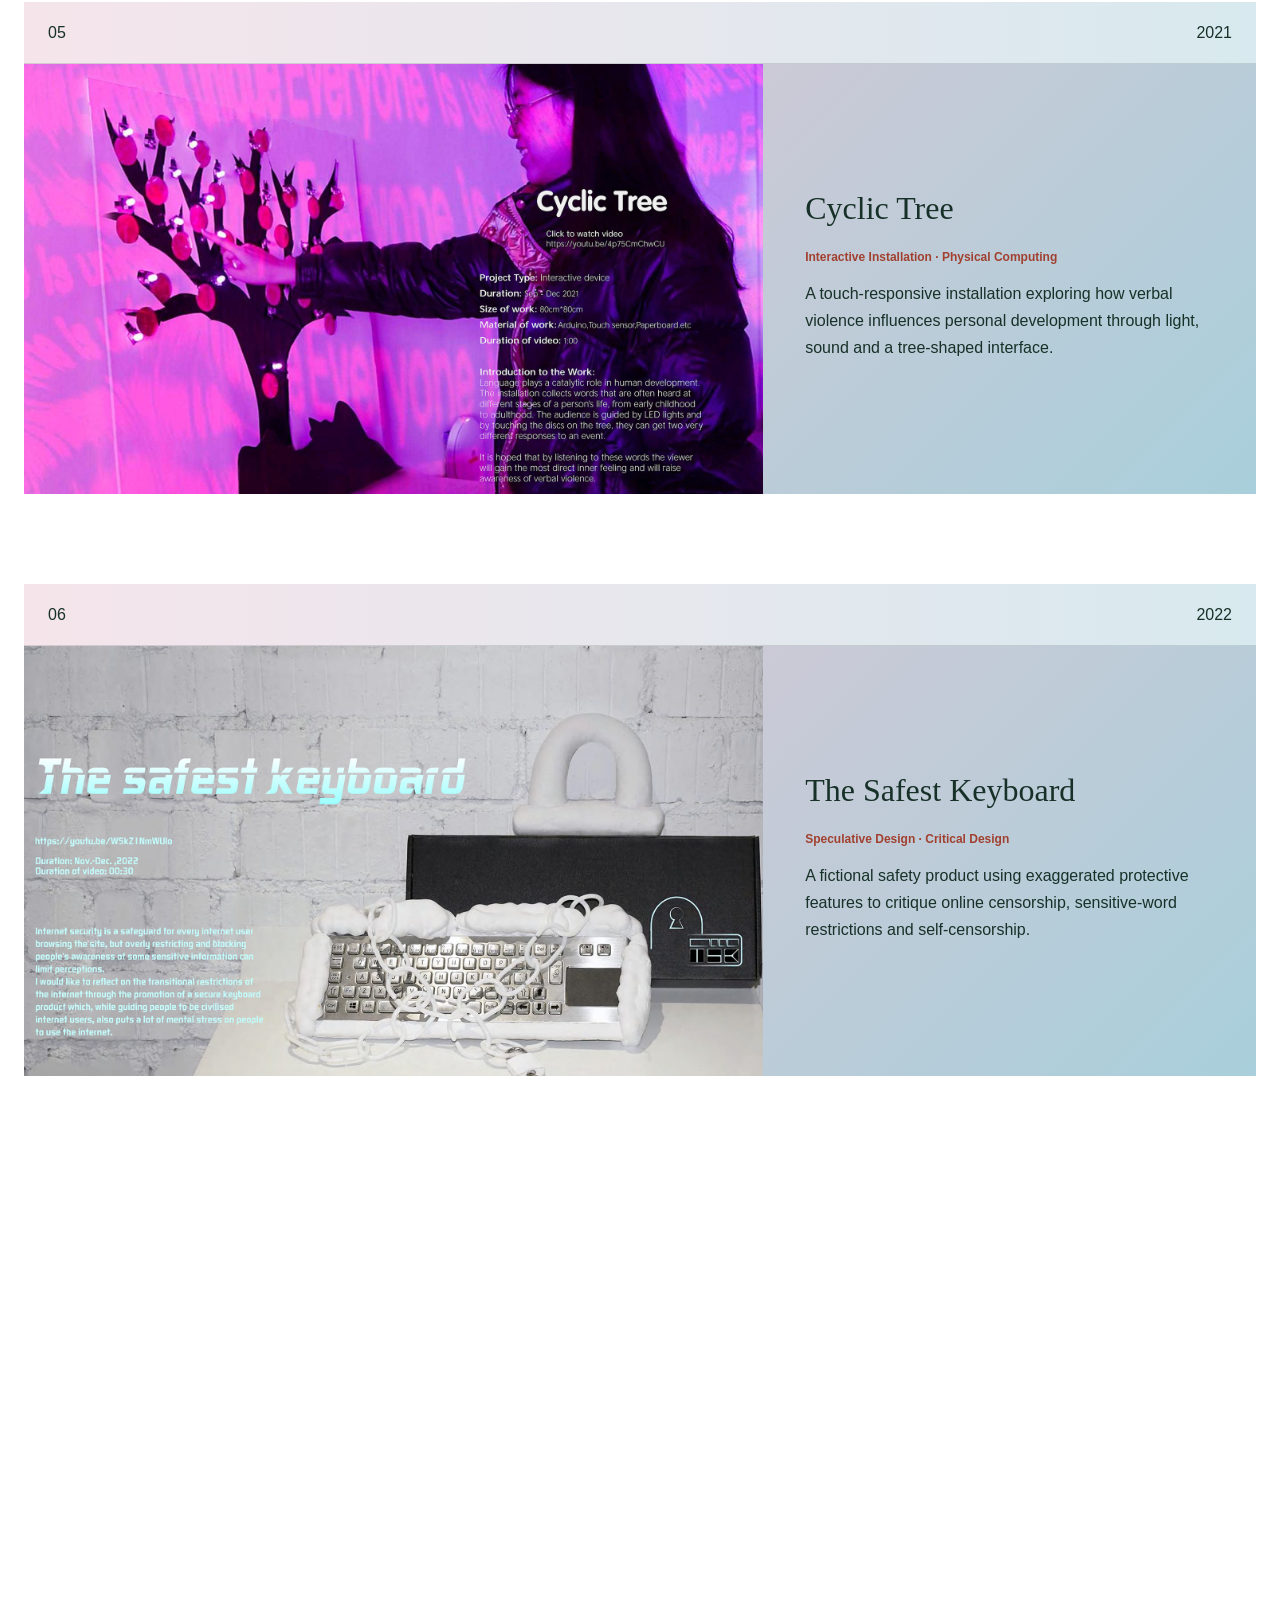
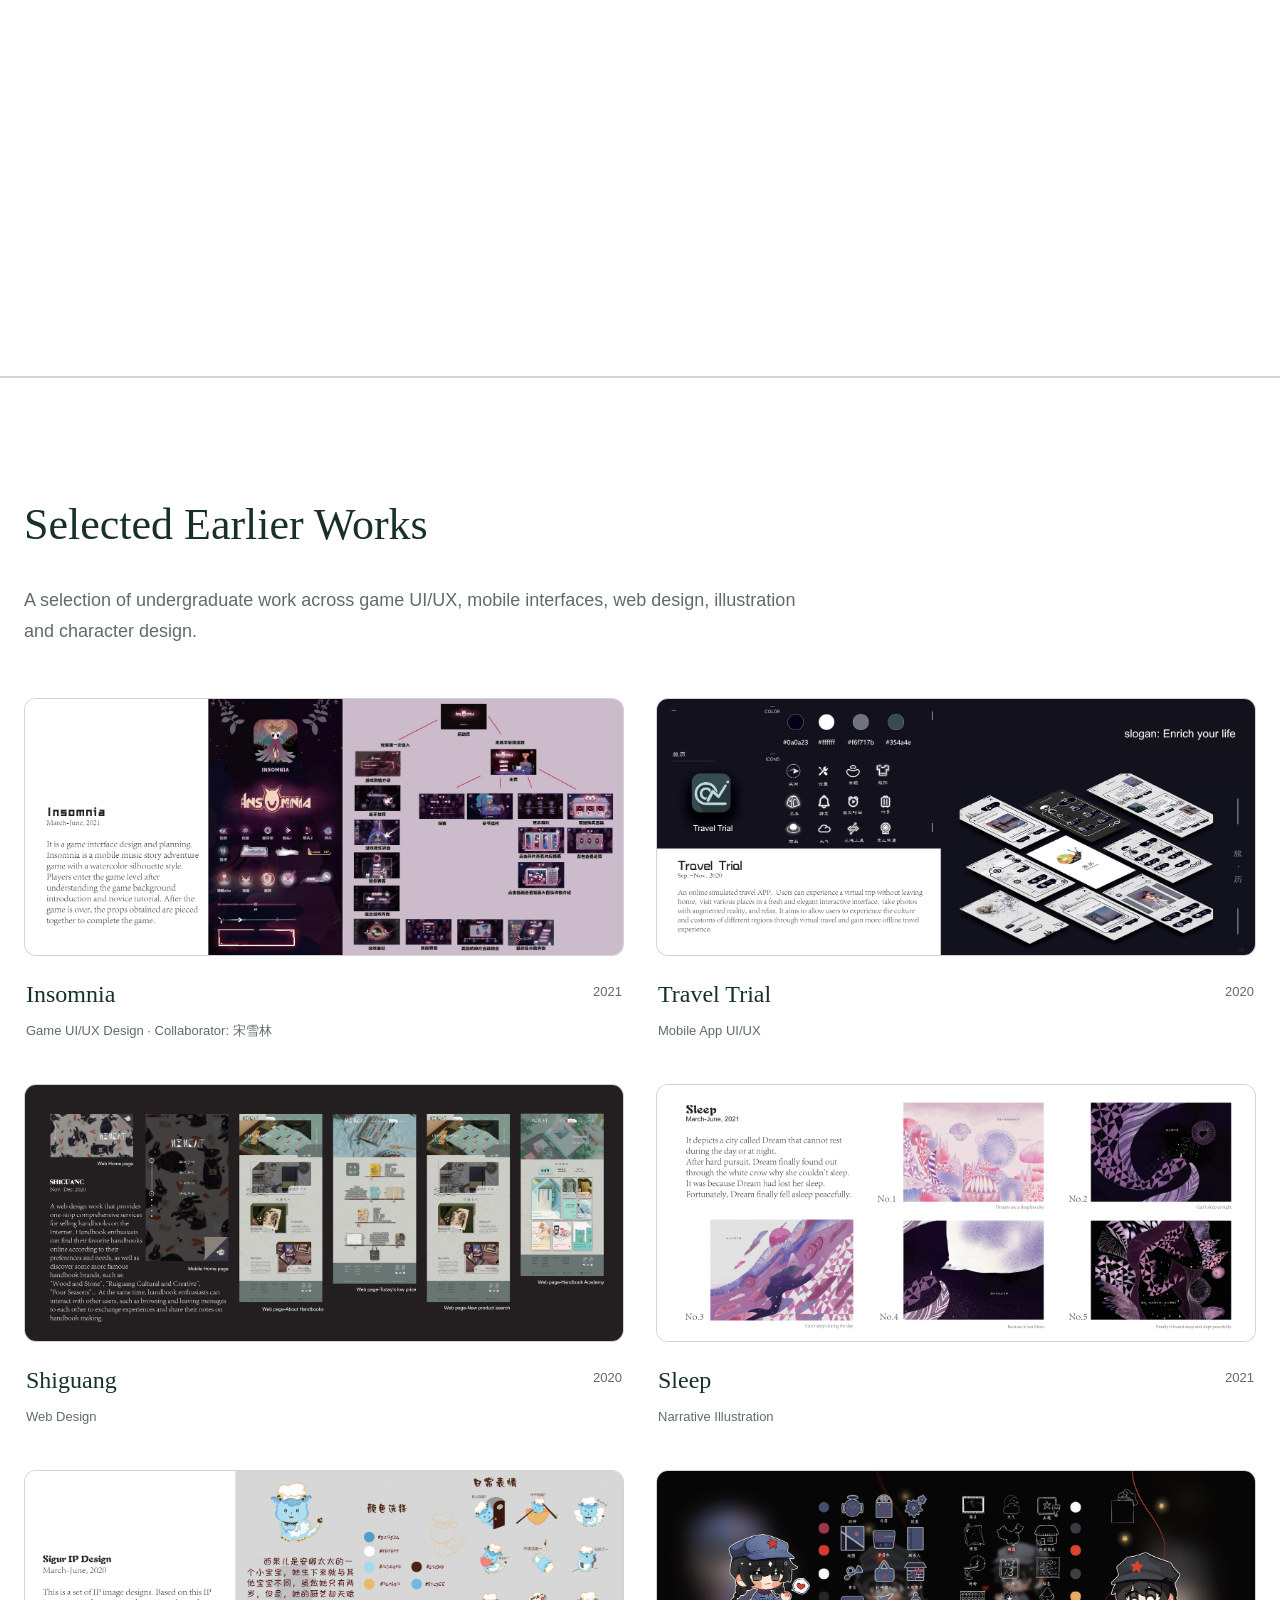
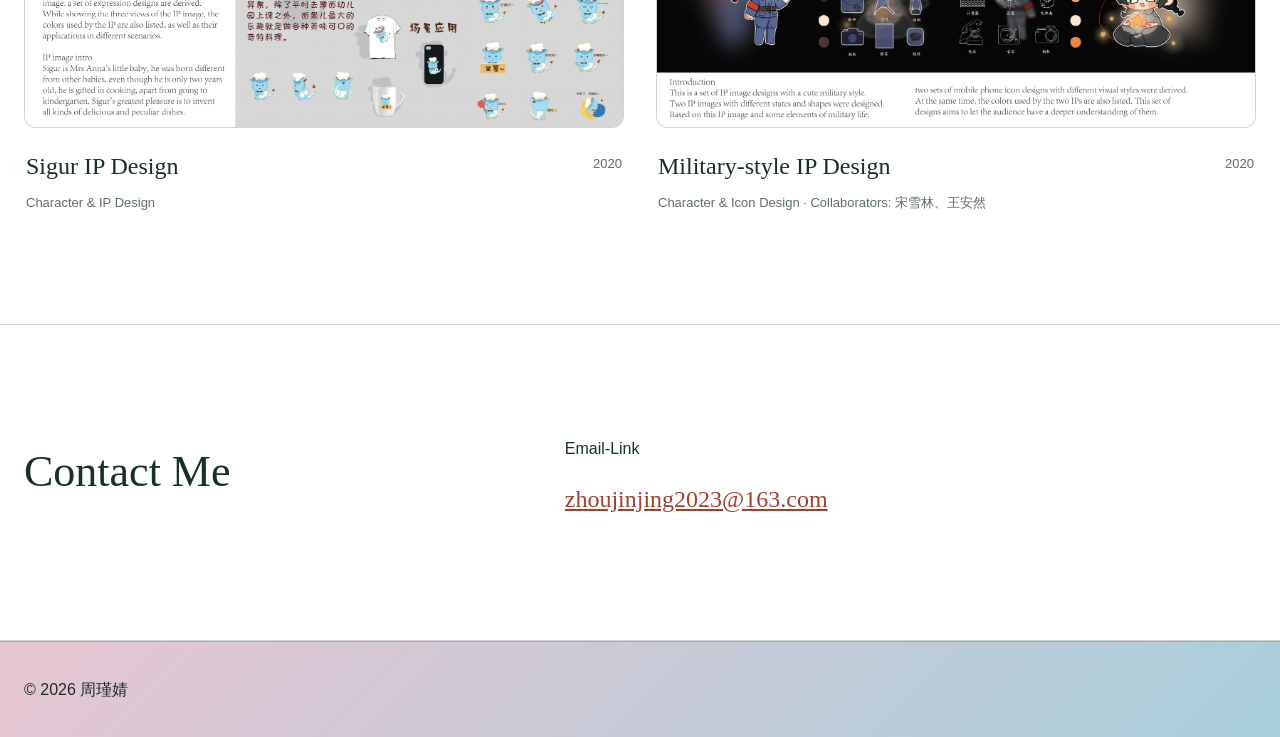
==== commit 24a557a4: "Add research process about project 12.html" ====
--- a/index.html
+++ b/index.html
@@ -151,6 +151,13 @@
                     explore human-plant perception and relational experience.
                   </p>
                 </div>
+                <a
+                  class="current-research-more"
+                  href="project-12.html"
+                  aria-label="View the Dialogue with Leaves project"
+                >
+                  View Project <span aria-hidden="true">↗</span>
+                </a>
                 <span class="research-accent" aria-hidden="true"></span>
               </article>
             </div>
--- a/style.css
+++ b/style.css
@@ -368,6 +368,39 @@
   border-radius: 50%;
 }
 
+.current-research-more {
+  position: relative;
+  z-index: 2;
+  width: fit-content;
+  margin-top: 28px;
+  color: var(--text);
+  font-size: 12px;
+  font-weight: bold;
+  letter-spacing: 0.08em;
+  text-decoration: none;
+  text-transform: uppercase;
+}
+
+.current-research-more span {
+  display: inline-block;
+  margin-left: 5px;
+  transition: transform 0.3s ease;
+}
+
+.current-research-more:hover {
+  color: var(--accent);
+}
+
+.current-research-more:hover span,
+.current-research-more:focus-visible span {
+  transform: translate(3px, -3px);
+}
+
+.current-research-more:focus-visible {
+  outline: 2px solid var(--accent);
+  outline-offset: 5px;
+}
+
 .selected-projects-heading {
   margin-top: 88px;
   display: flex;
@@ -2182,6 +2215,813 @@
   border-top-color: var(--line);
 }
 
+/* Dialogue with Leaves：当前研究详情页 */
+.dialogue-page {
+  --text: #eaf4ec;
+  --secondary-text: #a9beb0;
+  --accent: #a7c7ae;
+  --dialogue-gold: #c6a96b;
+  --line: rgba(219, 235, 222, 0.16);
+
+  min-height: 100vh;
+  color: var(--text);
+  background:
+    radial-gradient(circle at 8% 9%, rgba(80, 120, 91, 0.3), transparent 30%),
+    radial-gradient(circle at 90% 28%, rgba(47, 87, 68, 0.22), transparent 34%),
+    linear-gradient(145deg, #172820 0%, #0e1914 52%, #08100d 100%);
+  background-attachment: fixed;
+}
+
+.dialogue-page .project-detail-nav {
+  background: rgba(9, 18, 14, 0.72);
+  border-bottom-color: var(--line);
+}
+
+.dialogue-page .project-detail-nav .back-link,
+.dialogue-page .project-footer p,
+.dialogue-page .project-footer-links a {
+  color: var(--secondary-text);
+}
+
+.dialogue-page .project-detail-nav .back-link:hover,
+.dialogue-page .project-footer-links a:hover {
+  color: var(--text);
+}
+
+.dialogue-main {
+  overflow: hidden;
+}
+
+.dialogue-hero {
+  padding: clamp(70px, 9vw, 130px) 0 0;
+}
+
+.dialogue-hero-layout {
+  display: grid;
+  grid-template-columns: minmax(0, 0.82fr) minmax(0, 1.18fr);
+  gap: clamp(46px, 7vw, 100px);
+  align-items: center;
+}
+
+.dialogue-kicker {
+  margin: 0 0 20px;
+  color: var(--accent);
+  font-size: 12px;
+  font-weight: bold;
+  letter-spacing: 0.12em;
+  text-transform: uppercase;
+}
+
+.dialogue-hero-copy h1 {
+  max-width: 650px;
+  margin: 0 0 30px;
+  font-size: clamp(44px, 6.2vw, 72px);
+  line-height: 0.92;
+  letter-spacing: -0.045em;
+}
+
+.dialogue-hero-copy h1 .dialogue-title-line {
+  display: block;
+}
+
+.dialogue-hero-copy h1 .dialogue-title-line + .dialogue-title-line {
+  margin-top: 0.17em;
+}
+
+.dialogue-hero-copy h1 .with-word {
+  font-family: inherit;
+  color: var(--accent);
+  font-style: italic;
+  font-weight: 400;
+}
+
+.dialogue-hero-copy h1 .leaves-word {
+  color: var(--accent);
+  font-style: italic;
+  font-weight: normal;
+}
+
+.dialogue-meta {
+  margin-bottom: 30px;
+  display: flex;
+  flex-wrap: wrap;
+  gap: 8px;
+}
+
+.dialogue-meta span {
+  padding: 6px 10px;
+  color: var(--secondary-text);
+  font-size: 11px;
+  letter-spacing: 0.06em;
+  text-transform: uppercase;
+  border: 1px solid var(--line);
+  border-radius: 999px;
+}
+
+.dialogue-lede {
+  max-width: 620px;
+  margin: 0;
+  color: var(--secondary-text);
+  font-size: clamp(18px, 1.55vw, 23px);
+  line-height: 1.65;
+}
+
+.dialogue-actions {
+  margin-top: 34px;
+  display: flex;
+  flex-wrap: wrap;
+  align-items: center;
+  gap: 16px 24px;
+}
+
+.dialogue-primary-action,
+.dialogue-text-action {
+  font-size: 13px;
+  font-weight: bold;
+  letter-spacing: 0.04em;
+  text-decoration: none;
+}
+
+.dialogue-primary-action {
+  padding: 12px 17px;
+  color: #102018;
+  background: var(--accent);
+}
+
+.dialogue-primary-action:hover {
+  background: #d9e8dc;
+}
+
+.dialogue-text-action {
+  color: var(--secondary-text);
+  text-decoration: underline;
+  text-decoration-color: rgba(169, 190, 176, 0.45);
+  text-underline-offset: 5px;
+}
+
+.dialogue-text-action:hover {
+  color: var(--text);
+}
+
+.dialogue-cover {
+  position: relative;
+  margin: 0;
+  overflow: hidden;
+  border: 1px solid var(--line);
+  border-radius: 14px;
+  background: rgba(255, 255, 255, 0.04);
+}
+
+.dialogue-cover img {
+  width: 100%;
+  height: auto;
+  min-height: 0;
+  display: block;
+  object-fit: contain;
+  object-position: center;
+}
+
+.dialogue-cover figcaption,
+.dialogue-image-card figcaption {
+  padding: 14px 18px;
+  color: var(--secondary-text);
+  font-size: 12px;
+  line-height: 1.5;
+  border-top: 1px solid var(--line);
+}
+
+.dialogue-section {
+  margin-top: clamp(100px, 12vw, 170px);
+}
+
+.dialogue-split-layout {
+  display: grid;
+  grid-template-columns: minmax(220px, 0.58fr) minmax(0, 1.42fr);
+  gap: clamp(48px, 9vw, 130px);
+  align-items: start;
+}
+
+.dialogue-section-heading {
+  position: sticky;
+  top: 112px;
+}
+
+.dialogue-section-heading h2,
+.dialogue-wide-heading h2,
+.dialogue-video-heading h2 {
+  margin: 0;
+  font-size: clamp(36px, 5vw, 68px);
+  font-weight: normal;
+  line-height: 1.05;
+}
+
+.dialogue-section-copy > p {
+  margin: 0 0 24px;
+  color: var(--secondary-text);
+  font-size: 19px;
+  line-height: 1.75;
+}
+
+.dialogue-section-copy blockquote {
+  margin: 50px 0 0;
+  padding: 30px 0 8px 34px;
+  color: var(--text);
+  font-family: Georgia, "Times New Roman", serif;
+  font-size: clamp(25px, 3vw, 38px);
+  font-style: italic;
+  line-height: 1.38;
+  border-left: 1px solid var(--dialogue-gold);
+}
+
+.dialogue-wide-heading {
+  max-width: 940px;
+  margin-bottom: 54px;
+}
+
+.dialogue-wide-heading > p:last-child {
+  max-width: 830px;
+  margin: 24px 0 0;
+  color: var(--secondary-text);
+  font-size: 18px;
+}
+
+.dialogue-flow {
+  margin: 0;
+  padding: 0;
+  display: grid;
+  grid-template-columns: repeat(4, minmax(0, 1fr));
+  list-style: none;
+  border-top: 1px solid var(--line);
+}
+
+.dialogue-flow li {
+  position: relative;
+  min-height: 360px;
+  padding: 22px 24px 28px;
+  overflow: hidden;
+  border-right: 1px solid var(--line);
+  background: #0b1711;
+}
+
+.dialogue-flow li:last-child {
+  border-right: 0;
+}
+
+.dialogue-flow li > span {
+  position: relative;
+  z-index: 2;
+  color: var(--dialogue-gold);
+  font-size: 12px;
+  letter-spacing: 0.1em;
+}
+
+.dialogue-flow h3 {
+  position: relative;
+  z-index: 2;
+  margin: 150px 0 14px;
+  font-size: 27px;
+  font-weight: normal;
+}
+
+.dialogue-flow p {
+  position: relative;
+  z-index: 2;
+  margin: 0;
+  color: #c3d2c7;
+  font-size: 14px;
+  line-height: 1.65;
+}
+
+.dialogue-flow-media {
+  position: absolute;
+  z-index: 0;
+  inset: 0;
+  overflow: hidden;
+  pointer-events: none;
+}
+
+.dialogue-flow-media::after {
+  position: absolute;
+  content: "";
+  inset: 0;
+  background: linear-gradient(
+    180deg,
+    rgba(7, 17, 12, 0.28) 0%,
+    rgba(7, 17, 12, 0.48) 42%,
+    rgba(7, 17, 12, 0.92) 72%,
+    #0b1711 100%
+  );
+}
+
+.dialogue-flow-media img,
+.dialogue-flow-media video {
+  width: 100%;
+  height: 100%;
+  display: block;
+  object-fit: cover;
+  object-position: center;
+  opacity: 0.58;
+  filter: saturate(0.78) contrast(0.96);
+  transform: scale(1.02);
+  transition: opacity 0.45s ease, transform 0.65s ease;
+}
+
+.dialogue-flow li:hover .dialogue-flow-media img,
+.dialogue-flow li:hover .dialogue-flow-media video {
+  opacity: 0.74;
+  transform: scale(1.055);
+}
+
+.dialogue-flow-sense .dialogue-flow-media img {
+  object-position: 48% center;
+}
+
+.dialogue-flow-map .dialogue-flow-media img {
+  object-position: 47% center;
+}
+
+.dialogue-detail-grid {
+  display: grid;
+  grid-template-columns: minmax(0, 1fr);
+  align-items: stretch;
+}
+
+.dialogue-image-card {
+  margin: 0;
+  overflow: hidden;
+  background: rgba(255, 255, 255, 0.035);
+  border: 1px solid var(--line);
+  border-radius: 14px;
+}
+
+.dialogue-image-card img {
+  width: 100%;
+  height: auto;
+  display: block;
+}
+
+.dialogue-detail-grid .dialogue-image-card img {
+  height: auto;
+}
+
+.dialogue-image-card-wide img {
+  object-position: center;
+}
+
+.dialogue-materials-layout {
+  display: grid;
+  grid-template-columns: minmax(0, 1.28fr) minmax(300px, 0.72fr);
+  gap: 34px;
+  align-items: stretch;
+}
+
+.dialogue-materials-layout > .dialogue-image-card img {
+  height: 100%;
+  min-height: 540px;
+  object-fit: cover;
+}
+
+.dialogue-tool-list {
+  display: grid;
+  border-top: 1px solid var(--line);
+}
+
+.dialogue-tool-list div {
+  padding: 22px 0;
+  border-bottom: 1px solid var(--line);
+}
+
+.dialogue-tool-list span {
+  color: var(--dialogue-gold);
+  font-size: 11px;
+  font-weight: bold;
+  letter-spacing: 0.1em;
+  text-transform: uppercase;
+}
+
+.dialogue-tool-list p {
+  margin: 9px 0 0;
+  color: var(--secondary-text);
+  font-size: 16px;
+  line-height: 1.6;
+}
+
+.dialogue-components-layout {
+  margin-top: 76px;
+  display: grid;
+  grid-template-columns: minmax(300px, 0.72fr) minmax(0, 1.28fr);
+  gap: 54px;
+  align-items: center;
+}
+
+.dialogue-components-copy {
+  padding: 18px 0;
+}
+
+.dialogue-components-copy h3 {
+  margin: 12px 0 16px;
+  color: var(--dialogue-cream);
+  font-family: Georgia, "Times New Roman", serif;
+  font-size: clamp(34px, 3.7vw, 54px);
+  font-weight: normal;
+  line-height: 1.02;
+}
+
+.dialogue-components-intro {
+  margin: 0;
+  max-width: 540px;
+  color: var(--secondary-text);
+  font-size: 16px;
+  line-height: 1.65;
+}
+
+.dialogue-component-list {
+  margin-top: 28px;
+  border-top: 1px solid var(--line);
+}
+
+.dialogue-component-list article {
+  display: grid;
+  grid-template-columns: 38px minmax(0, 1fr);
+  gap: 16px;
+  padding: 17px 0;
+  border-bottom: 1px solid var(--line);
+}
+
+.dialogue-component-list article > span {
+  padding-top: 3px;
+  color: var(--dialogue-gold);
+  font-size: 11px;
+  font-weight: bold;
+  letter-spacing: 0.1em;
+}
+
+.dialogue-component-list h4 {
+  margin: 0 0 6px;
+  color: var(--dialogue-cream);
+  font-size: 16px;
+}
+
+.dialogue-component-list p {
+  margin: 0;
+  color: var(--secondary-text);
+  font-size: 14px;
+  line-height: 1.55;
+}
+
+.dialogue-components-figure img {
+  width: 100%;
+  height: auto;
+  background: #ffffff;
+}
+
+.dialogue-technical-grid {
+  margin-top: 76px;
+  display: grid;
+  grid-template-columns: minmax(0, 1fr);
+  align-items: stretch;
+}
+
+.dialogue-circuit-card img {
+  width: 100%;
+  height: auto;
+  object-fit: contain;
+  background: #ffffff;
+}
+
+.dialogue-wiring-guide {
+  margin-top: 34px;
+  padding: 34px 0;
+  display: grid;
+  grid-template-columns: minmax(280px, 0.7fr) minmax(0, 1.3fr);
+  gap: 54px;
+  border-top: 1px solid var(--line);
+  border-bottom: 1px solid var(--line);
+}
+
+.dialogue-wiring-heading h3 {
+  margin: 12px 0 16px;
+  color: var(--dialogue-cream);
+  font-family: Georgia, "Times New Roman", serif;
+  font-size: clamp(32px, 3.5vw, 52px);
+  font-weight: normal;
+  line-height: 1.04;
+}
+
+.dialogue-wiring-heading > p:last-child {
+  margin: 0;
+  color: var(--secondary-text);
+  font-size: 15px;
+  line-height: 1.65;
+}
+
+.dialogue-wiring-steps {
+  margin: 0;
+  padding: 0;
+  display: grid;
+  grid-template-columns: repeat(2, minmax(0, 1fr));
+  list-style: none;
+  border-top: 1px solid var(--line);
+  border-left: 1px solid var(--line);
+}
+
+.dialogue-wiring-steps li {
+  padding: 20px;
+  border-right: 1px solid var(--line);
+  border-bottom: 1px solid var(--line);
+}
+
+.dialogue-wiring-steps span {
+  color: var(--dialogue-gold);
+  font-size: 11px;
+  font-weight: bold;
+  letter-spacing: 0.1em;
+}
+
+.dialogue-wiring-steps h4 {
+  margin: 24px 0 8px;
+  color: var(--dialogue-cream);
+  font-family: Georgia, "Times New Roman", serif;
+  font-size: 22px;
+  font-weight: normal;
+}
+
+.dialogue-wiring-steps p {
+  margin: 0;
+  color: var(--secondary-text);
+  font-size: 14px;
+  line-height: 1.55;
+}
+
+.dialogue-process-grid {
+  display: grid;
+  grid-template-columns: repeat(2, minmax(0, 1fr));
+  gap: 24px;
+  align-items: start;
+}
+
+.dialogue-process-card-wide {
+  grid-column: 1 / -1;
+}
+
+.dialogue-process-grid .dialogue-image-card img {
+  width: 100%;
+  height: 430px;
+  object-fit: cover;
+}
+
+.dialogue-process-grid .dialogue-process-card-wide img {
+  height: auto;
+}
+
+.dialogue-process-grid figcaption span {
+  display: block;
+  color: var(--accent);
+  font-size: 11px;
+  font-weight: 700;
+  letter-spacing: 0.12em;
+  text-transform: uppercase;
+}
+
+.dialogue-process-grid figcaption p {
+  margin: 7px 0 0;
+  color: var(--secondary-text);
+  font-size: 14px;
+  line-height: 1.55;
+}
+
+.dialogue-video-section {
+  padding-top: 78px;
+  border-top: 1px solid var(--line);
+}
+
+.dialogue-video-heading {
+  margin-bottom: 46px;
+  display: grid;
+  grid-template-columns: minmax(0, 1fr) minmax(320px, 0.6fr);
+  gap: 60px;
+  align-items: end;
+}
+
+.dialogue-video-heading > p {
+  margin: 0;
+  color: var(--secondary-text);
+  font-size: 16px;
+}
+
+.dialogue-video-frame {
+  position: relative;
+  width: 100%;
+  aspect-ratio: 16 / 9;
+  overflow: hidden;
+  background: #050806;
+  border: 1px solid var(--line);
+  border-radius: 16px;
+}
+
+.dialogue-video-frame iframe {
+  width: 100%;
+  height: 100%;
+  display: block;
+  border: 0;
+}
+
+.dialogue-reflection-section {
+  padding-bottom: 30px;
+}
+
+.dialogue-reference-section {
+  padding-bottom: 72px;
+}
+
+.dialogue-reference-copy > p {
+  max-width: 760px;
+  margin: 0;
+  color: var(--secondary-text);
+  font-size: 17px;
+  line-height: 1.7;
+}
+
+.dialogue-reference-list {
+  margin: 34px 0 0;
+  padding: 0;
+  list-style: none;
+  border-top: 1px solid var(--line);
+  border-bottom: 1px solid var(--line);
+}
+
+.dialogue-reference-list li {
+  padding: 24px 0;
+  color: var(--text);
+  font-size: 15px;
+  line-height: 1.75;
+}
+
+.dialogue-reference-list cite {
+  font-style: italic;
+}
+
+.dialogue-reference-list a {
+  display: block;
+  width: fit-content;
+  margin-top: 9px;
+  color: var(--accent);
+  font-size: 13px;
+  overflow-wrap: anywhere;
+  text-underline-offset: 4px;
+}
+
+.dialogue-reference-list a:hover {
+  color: var(--text);
+}
+
+.dialogue-footer {
+  background: rgba(7, 14, 11, 0.6);
+  border-top-color: var(--line);
+}
+
+@media (max-width: 900px) {
+  .dialogue-hero-layout,
+  .dialogue-split-layout,
+  .dialogue-materials-layout,
+  .dialogue-components-layout,
+  .dialogue-video-heading {
+    grid-template-columns: 1fr;
+  }
+
+  .dialogue-components-layout {
+    gap: 28px;
+  }
+
+  .dialogue-wiring-guide {
+    grid-template-columns: 1fr;
+    gap: 28px;
+  }
+
+  .dialogue-hero-copy {
+    max-width: 760px;
+  }
+
+  .dialogue-section-heading {
+    position: static;
+  }
+
+  .dialogue-flow {
+    grid-template-columns: repeat(2, minmax(0, 1fr));
+  }
+
+  .dialogue-flow li:nth-child(2) {
+    border-right: 0;
+  }
+
+  .dialogue-flow li:nth-child(-n + 2) {
+    border-bottom: 1px solid var(--line);
+  }
+
+  .dialogue-detail-grid,
+  .dialogue-technical-grid {
+    grid-template-columns: 1fr;
+  }
+
+  .dialogue-materials-layout > .dialogue-image-card img {
+    min-height: 0;
+  }
+
+}
+
+@media (max-width: 700px) {
+  .dialogue-hero {
+    padding-top: 58px;
+  }
+
+  .dialogue-hero-layout {
+    gap: 44px;
+  }
+
+  .dialogue-hero-copy h1 {
+    font-size: clamp(44px, 15vw, 64px);
+  }
+
+  .dialogue-lede,
+  .dialogue-section-copy > p {
+    font-size: 16px;
+  }
+
+  .dialogue-cover {
+    border-radius: 7px;
+  }
+
+  .dialogue-cover img {
+    height: auto;
+    min-height: 0;
+  }
+
+  .dialogue-section {
+    margin-top: 90px;
+  }
+
+  .dialogue-section-copy blockquote {
+    margin-top: 36px;
+    padding: 22px 0 4px 22px;
+    font-size: 24px;
+  }
+
+  .dialogue-wide-heading {
+    margin-bottom: 36px;
+  }
+
+  .dialogue-flow {
+    grid-template-columns: 1fr;
+  }
+
+  .dialogue-flow li,
+  .dialogue-flow li:nth-child(2) {
+    min-height: 300px;
+    padding: 20px 18px 28px;
+    border-right: 0;
+    border-bottom: 1px solid var(--line);
+  }
+
+  .dialogue-flow li:last-child {
+    border-bottom: 0;
+  }
+
+  .dialogue-flow h3 {
+    margin: 150px 0 10px;
+  }
+
+  .dialogue-flow-media img,
+  .dialogue-flow-media video {
+    opacity: 0.52;
+  }
+
+  .dialogue-wiring-steps {
+    grid-template-columns: 1fr;
+  }
+
+  .dialogue-detail-grid .dialogue-image-card img,
+  .dialogue-process-grid .dialogue-image-card img {
+    height: auto;
+  }
+
+  .dialogue-process-grid {
+    grid-template-columns: 1fr;
+  }
+
+  .dialogue-process-card-wide {
+    grid-column: auto;
+  }
+
+  .dialogue-circuit-card img {
+    height: auto;
+    min-height: 0;
+  }
+
+  .dialogue-video-section {
+    padding-top: 54px;
+  }
+}
+
 /* 手机端布局 */
 @media (max-width: 700px) {
   .navigation {
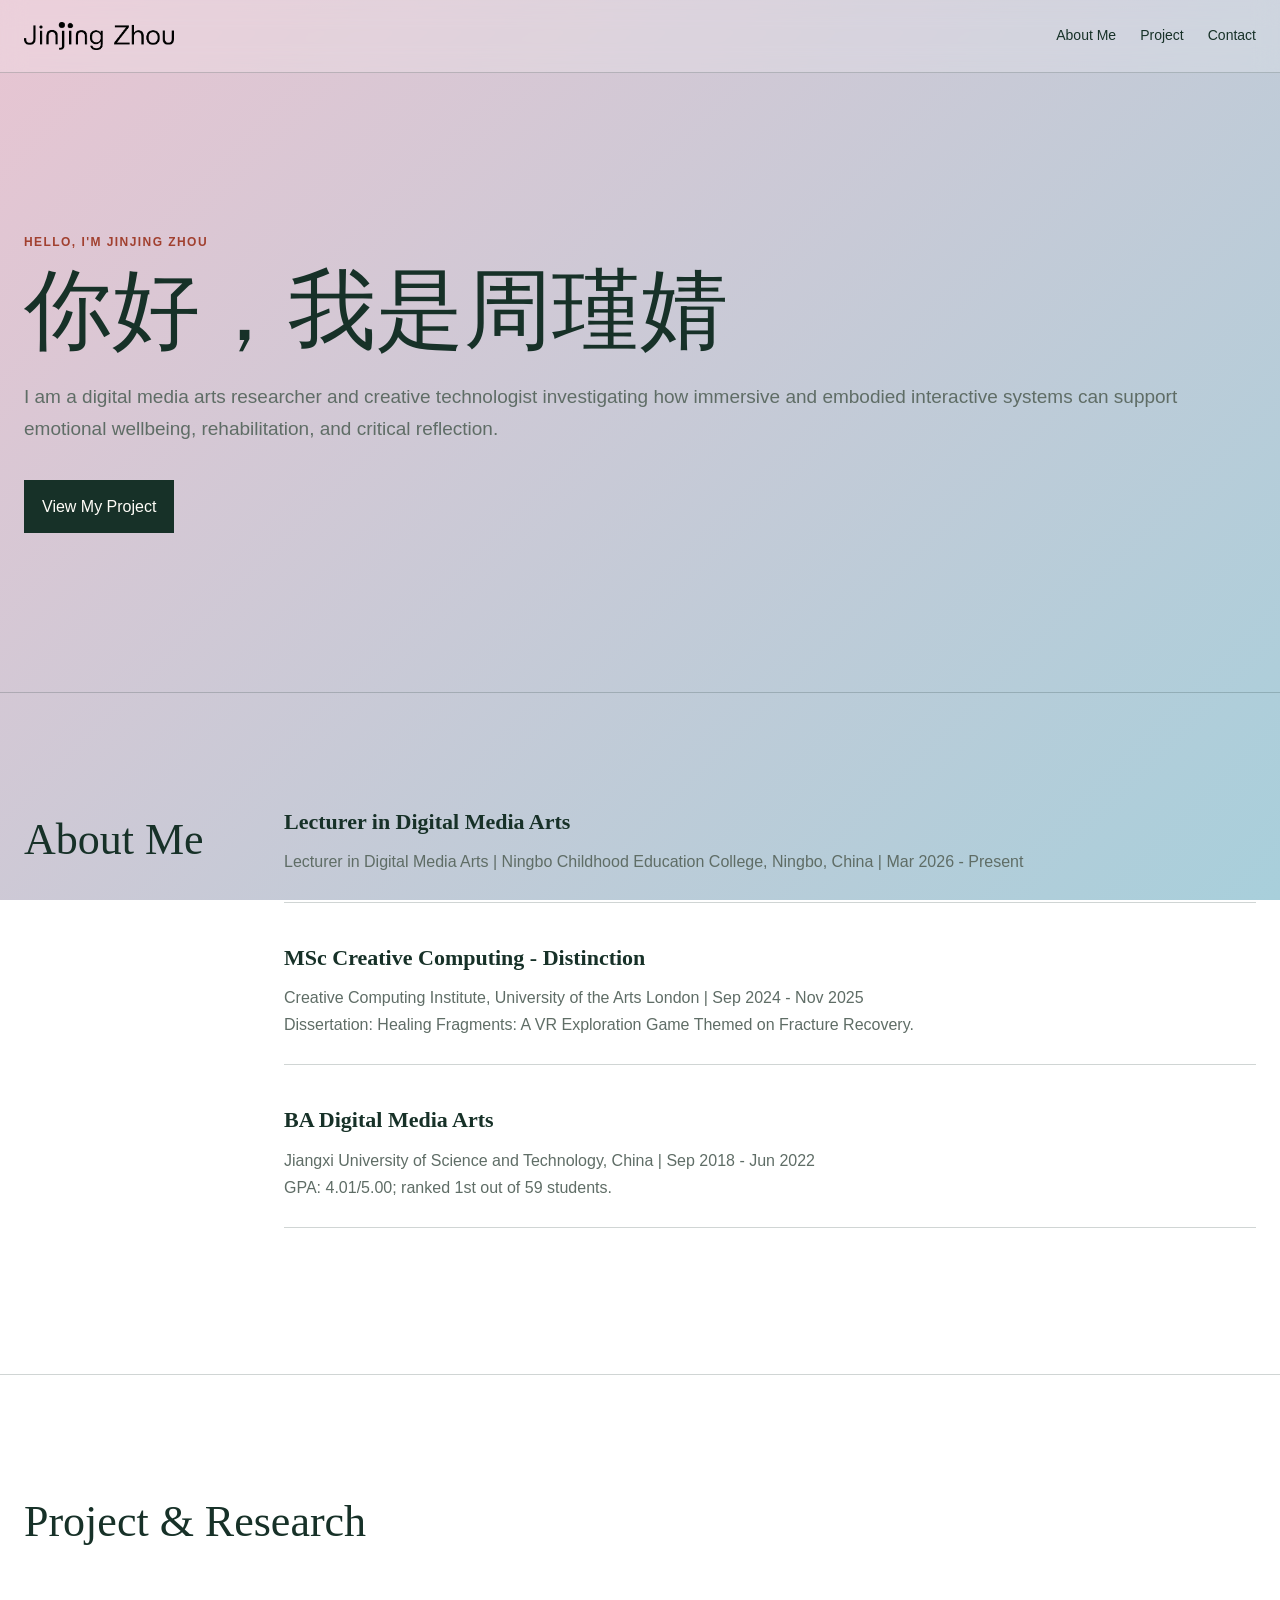
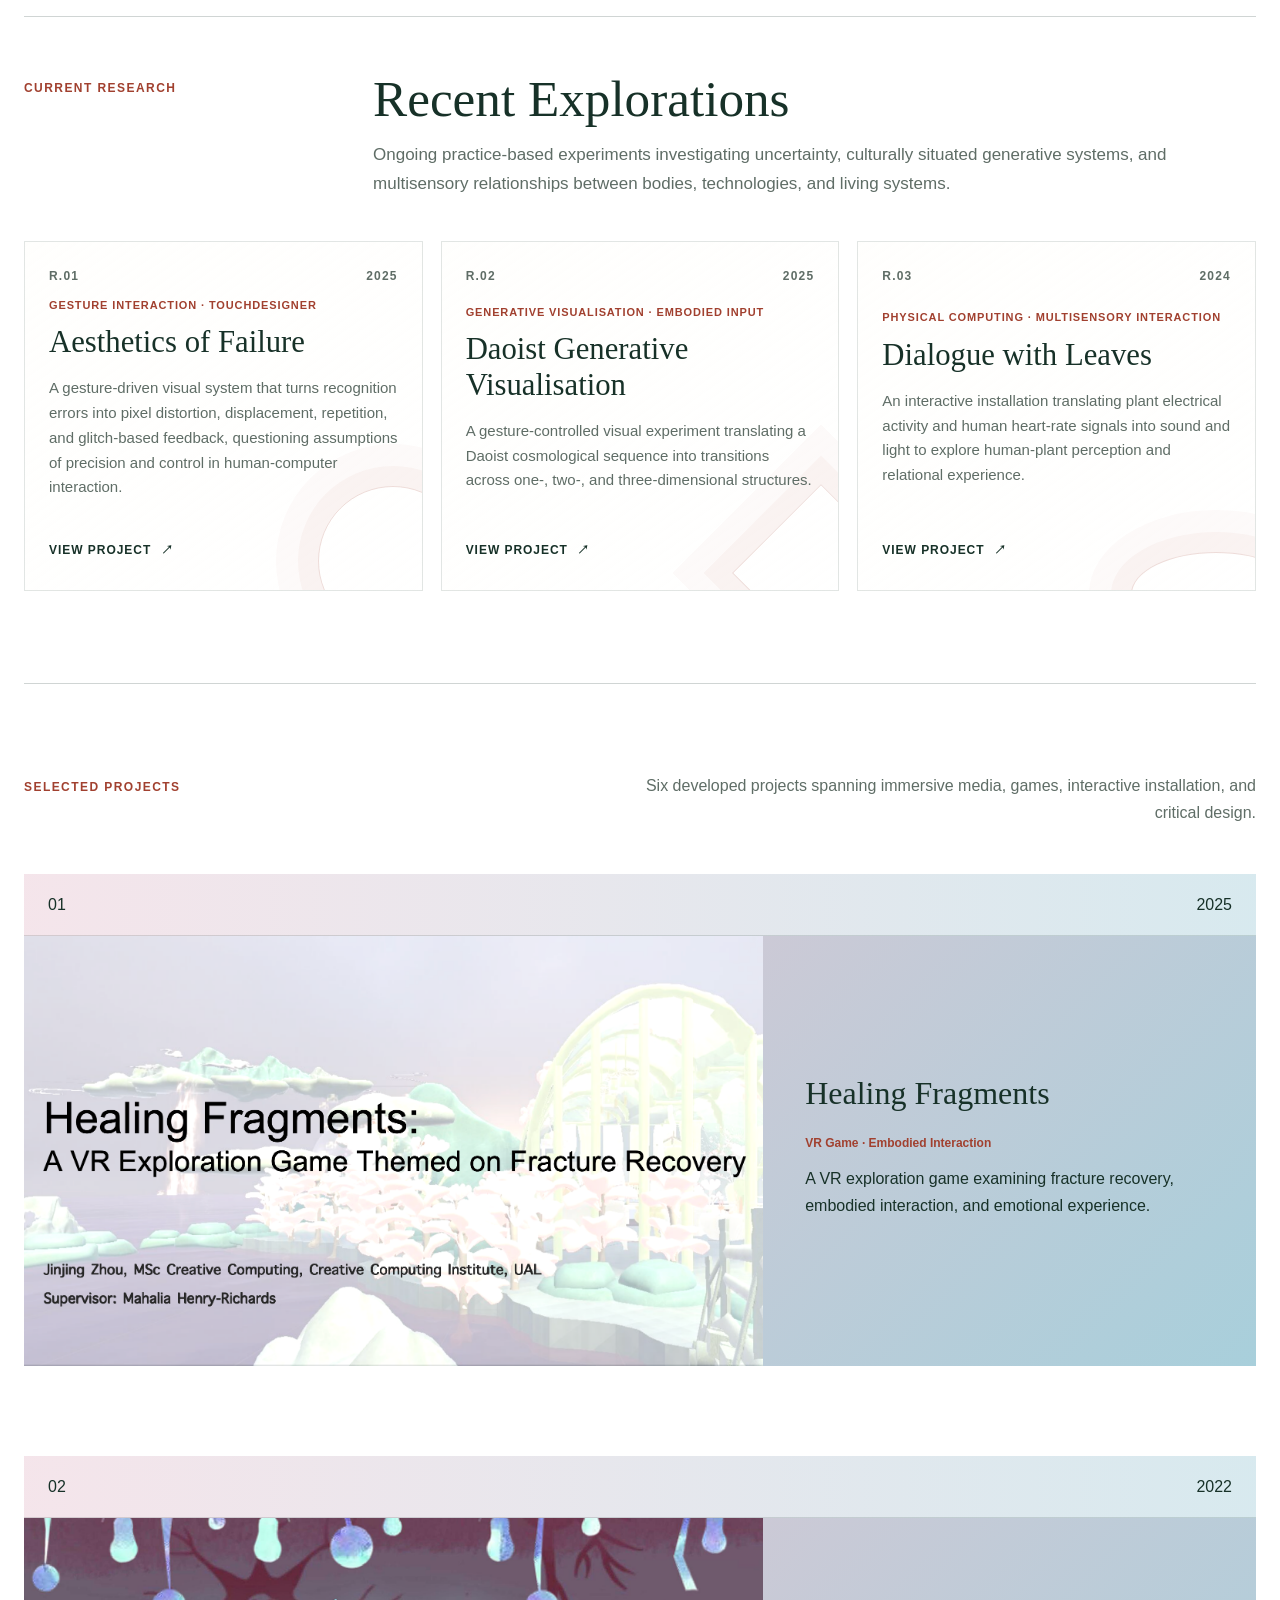
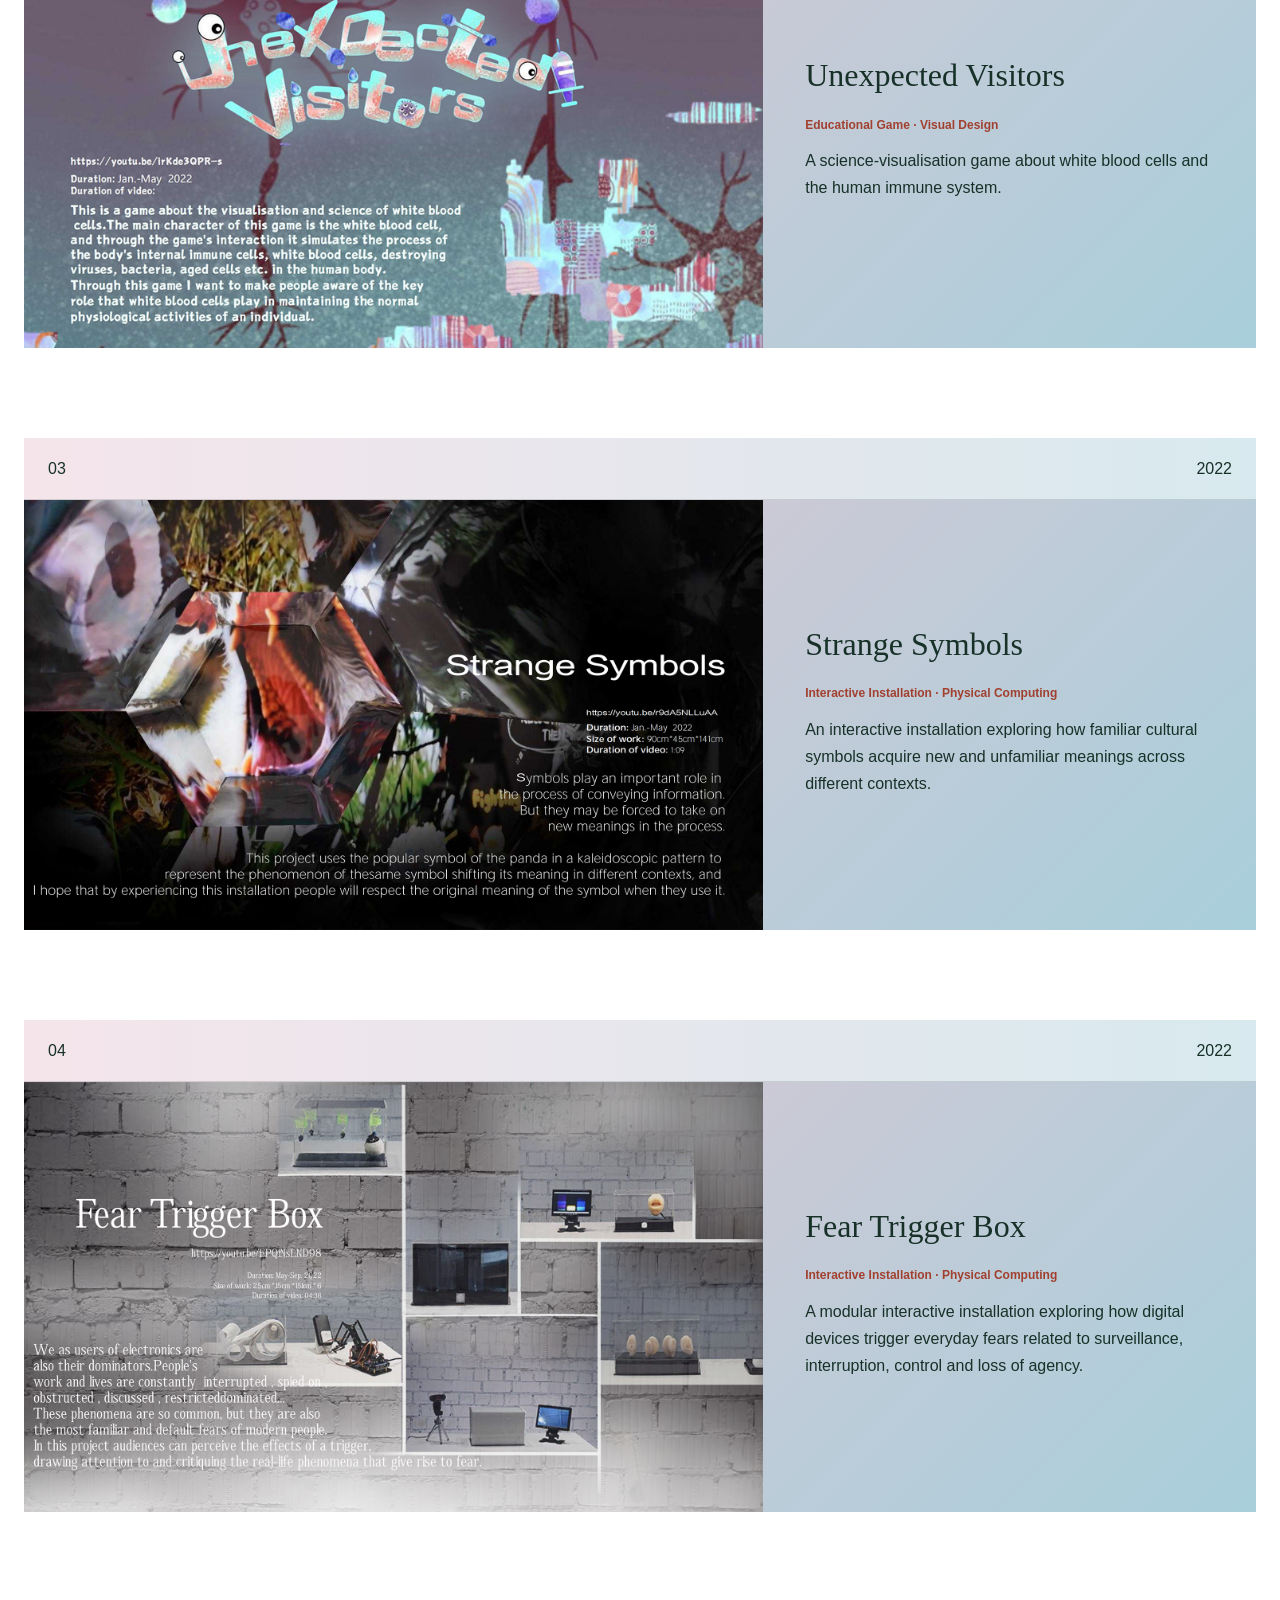
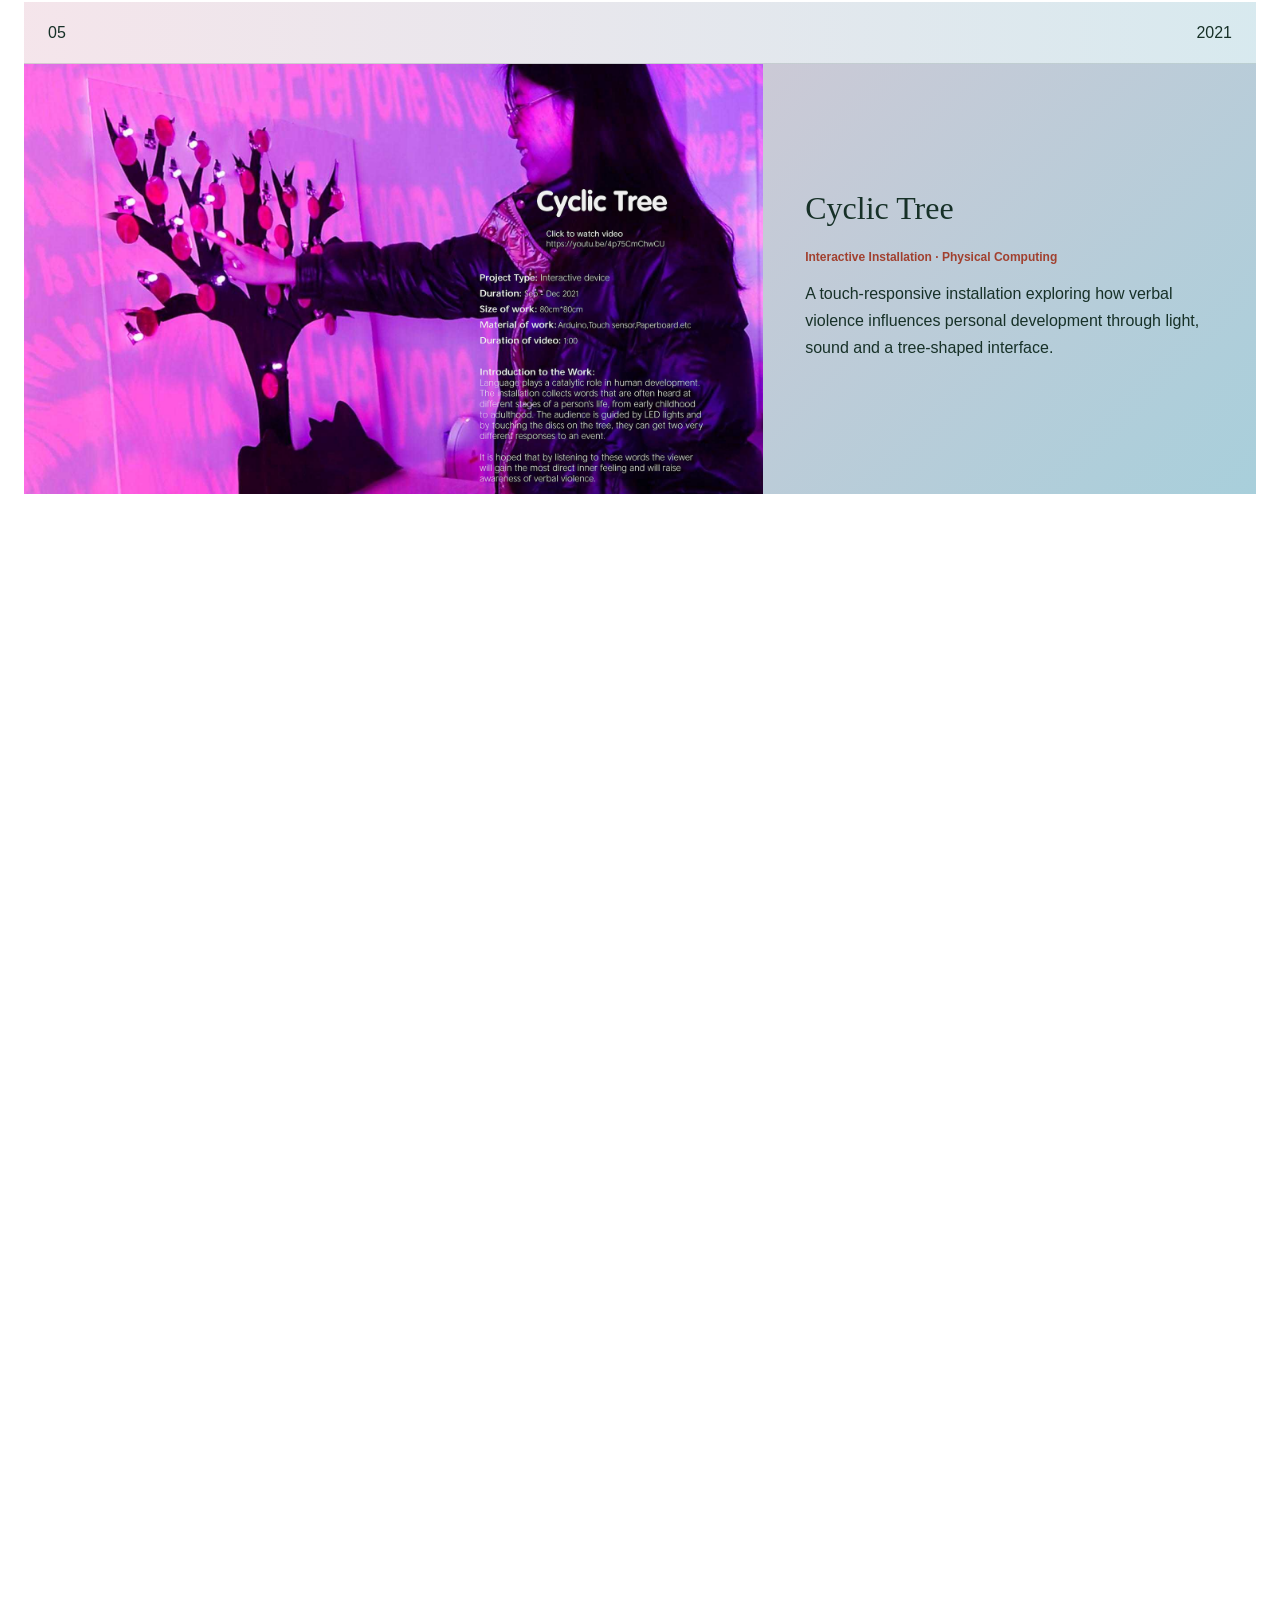
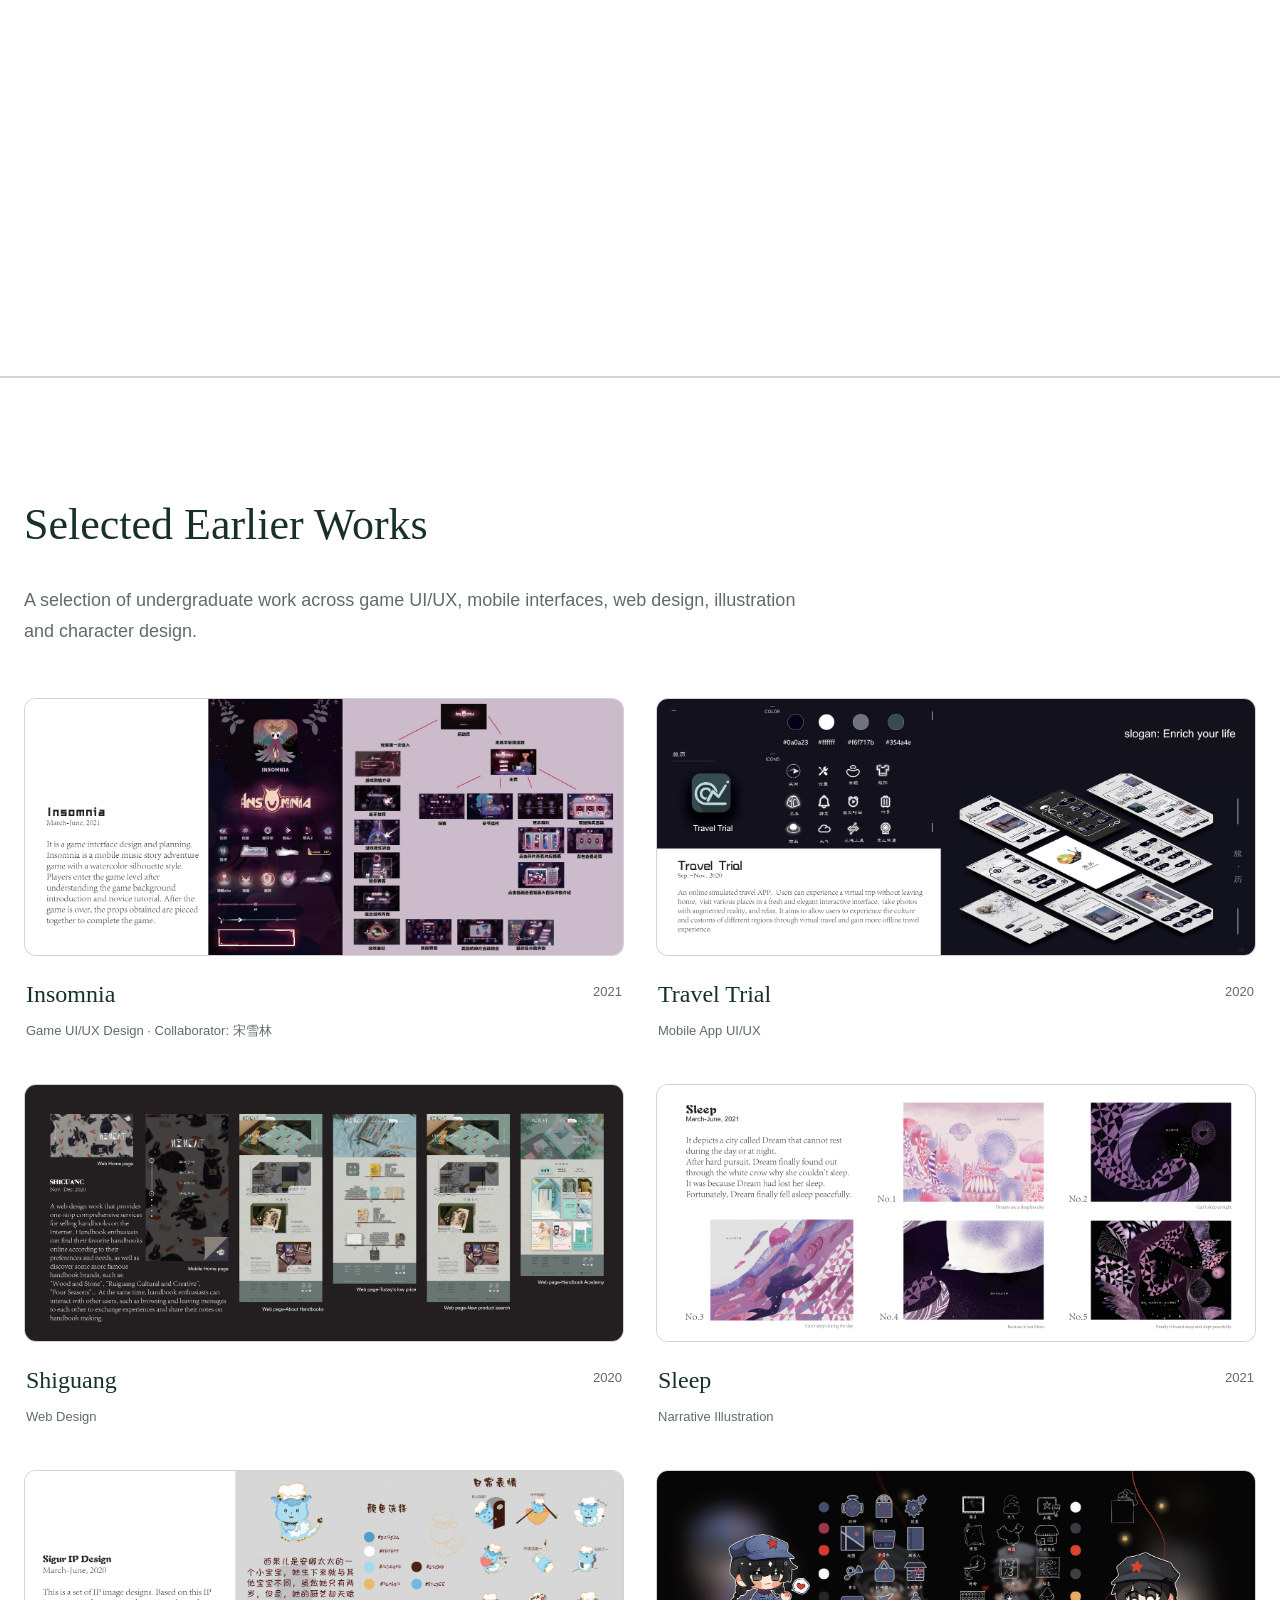
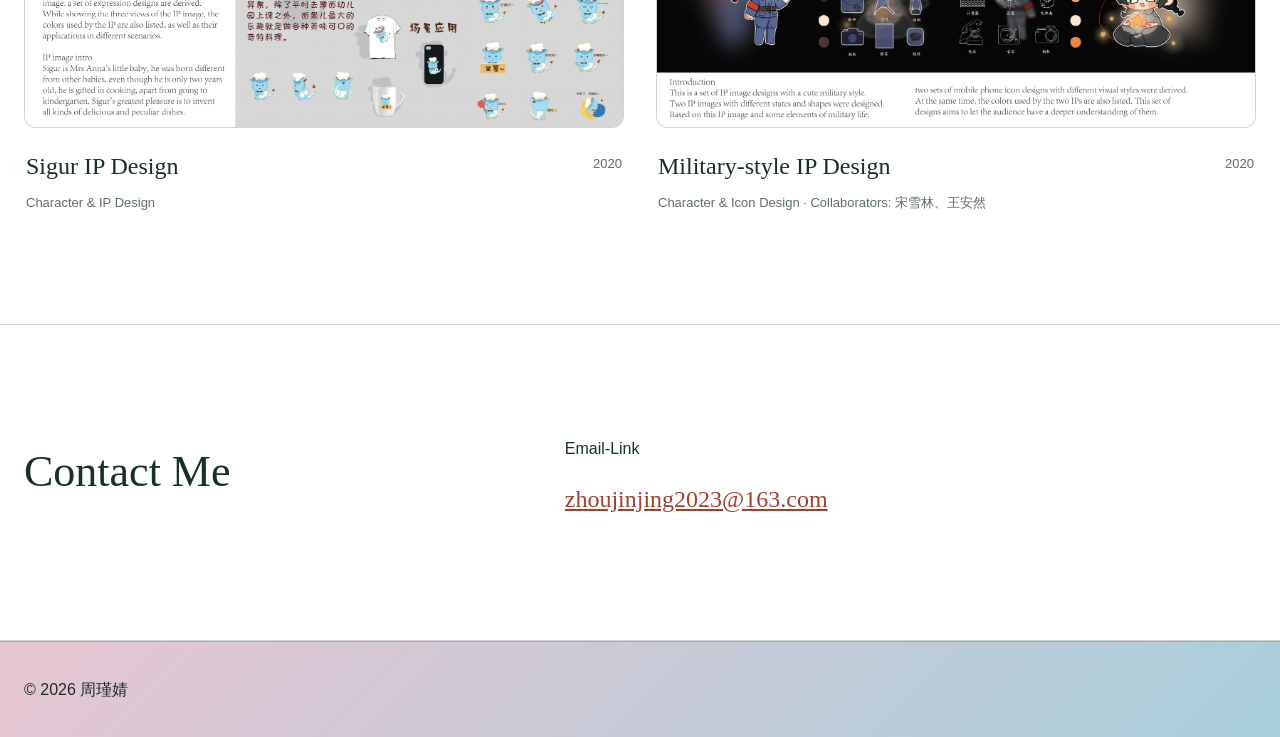
==== commit 7a6c4981: "Add two project websites" ====
--- a/index.html
+++ b/index.html
@@ -117,6 +117,13 @@
                     and control in human-computer interaction.
                   </p>
                 </div>
+                <a
+                  class="current-research-more"
+                  href="project-13.html"
+                  aria-label="View the Aesthetics of Failure project"
+                >
+                  View Project <span aria-hidden="true">↗</span>
+                </a>
                 <span class="research-accent" aria-hidden="true"></span>
               </article>
 
@@ -134,6 +141,13 @@
                     three-dimensional structures.
                   </p>
                 </div>
+                <a
+                  class="current-research-more"
+                  href="project-14.html"
+                  aria-label="View the Daoist Generative Visualisation project"
+                >
+                  View Project <span aria-hidden="true">↗</span>
+                </a>
                 <span class="research-accent" aria-hidden="true"></span>
               </article>
 
--- a/style.css
+++ b/style.css
@@ -9,6 +9,1610 @@
   --surface: #fffdf8;
   --accent: #a1402f;
   --line: rgba(23, 49, 40, 0.2);
+}
+
+/* Daoist Generative Visualisation: current research project page */
+.dao-page {
+  --text: #171713;
+  --secondary-text: #655f55;
+  --accent: #a43b2d;
+  --dao-paper: #ede8dc;
+  --dao-paper-deep: #ded6c7;
+  --dao-ink: #11120f;
+  --dao-moss: #68705a;
+  --line: rgba(23, 23, 19, 0.2);
+
+  min-height: 100vh;
+  color: var(--text);
+  background:
+    radial-gradient(circle at 14% 8%, rgba(255, 255, 255, 0.72), transparent 29%),
+    linear-gradient(90deg, rgba(41, 39, 33, 0.025) 1px, transparent 1px),
+    linear-gradient(var(--dao-paper) 0%, #e7e0d3 100%);
+  background-attachment: fixed;
+  background-size: auto, 82px 82px, auto;
+}
+
+.dao-page .project-detail-nav {
+  background: rgba(237, 232, 220, 0.9);
+  border-bottom-color: var(--line);
+  backdrop-filter: blur(14px);
+}
+
+.dao-page .project-detail-nav .back-link,
+.dao-page .project-footer p,
+.dao-page .project-footer-links a {
+  color: var(--secondary-text);
+}
+
+.dao-page .project-detail-nav .back-link:hover,
+.dao-page .project-footer-links a:hover {
+  color: var(--accent);
+}
+
+.dao-main {
+  overflow: hidden;
+}
+
+.dao-kicker {
+  margin: 0 0 20px;
+  color: var(--accent);
+  font-family: Arial, Helvetica, sans-serif;
+  font-size: 11px;
+  font-weight: bold;
+  letter-spacing: 0.15em;
+  text-transform: uppercase;
+}
+
+.dao-hero {
+  padding: clamp(74px, 9vw, 132px) 0 0;
+}
+
+.dao-hero-grid {
+  display: grid;
+  grid-template-columns: minmax(0, 0.86fr) minmax(0, 1.14fr);
+  gap: clamp(48px, 7vw, 104px);
+  align-items: center;
+}
+
+.dao-hero-copy h1 {
+  max-width: 720px;
+  margin: 0 0 34px;
+  font-family: Georgia, "Times New Roman", serif;
+  font-size: clamp(52px, 5.8vw, 88px);
+  font-weight: normal;
+  line-height: 0.9;
+  letter-spacing: -0.055em;
+}
+
+.dao-hero-copy h1 span {
+  display: block;
+}
+
+.dao-title-accent {
+  margin-top: 0.14em;
+  color: var(--accent);
+  font-style: italic;
+}
+
+.dao-meta {
+  margin-bottom: 30px;
+  display: flex;
+  flex-wrap: wrap;
+  gap: 8px;
+}
+
+.dao-meta span {
+  padding: 6px 10px;
+  color: var(--secondary-text);
+  font-size: 11px;
+  letter-spacing: 0.055em;
+  text-transform: uppercase;
+  border: 1px solid var(--line);
+}
+
+.dao-lede {
+  max-width: 620px;
+  margin: 0;
+  color: var(--secondary-text);
+  font-size: clamp(18px, 1.55vw, 23px);
+  line-height: 1.65;
+}
+
+.dao-actions {
+  margin-top: 34px;
+  display: flex;
+  flex-wrap: wrap;
+  gap: 18px 28px;
+  align-items: center;
+}
+
+.dao-primary-action {
+  padding: 14px 20px;
+  color: #fffaf0;
+  font-size: 13px;
+  font-weight: bold;
+  letter-spacing: 0.035em;
+  background: var(--accent);
+  border: 1px solid var(--accent);
+}
+
+.dao-primary-action:hover {
+  color: var(--accent);
+  background: transparent;
+}
+
+.dao-text-action {
+  padding: 5px 0;
+  color: var(--text);
+  font-size: 13px;
+  font-weight: bold;
+  border-bottom: 1px solid currentColor;
+}
+
+.dao-text-action:hover {
+  color: var(--accent);
+}
+
+.dao-hero-figure,
+.dao-stage-visual,
+.dao-system-figure,
+.dao-process-card,
+.dao-film-shell {
+  margin: 0;
+}
+
+.dao-hero-figure {
+  overflow: hidden;
+  background: var(--dao-ink);
+  border: 1px solid var(--dao-ink);
+  box-shadow: 14px 14px 0 rgba(164, 59, 45, 0.16);
+}
+
+.dao-hero-figure img {
+  width: 100%;
+  aspect-ratio: 4 / 3;
+  display: block;
+  object-fit: cover;
+}
+
+.dao-hero-figure figcaption,
+.dao-stage-visual figcaption,
+.dao-system-figure figcaption,
+.dao-process-card figcaption {
+  padding: 15px 17px;
+  color: #d2cbbf;
+  font-size: 12px;
+  line-height: 1.5;
+  background: var(--dao-ink);
+}
+
+.dao-section {
+  margin-top: clamp(112px, 12vw, 184px);
+}
+
+.dao-premise-grid {
+  display: grid;
+  grid-template-columns: minmax(320px, 0.72fr) minmax(0, 1.28fr);
+  gap: clamp(54px, 9vw, 132px);
+  align-items: center;
+}
+
+.dao-verse-panel {
+  position: relative;
+  min-height: 560px;
+  padding: clamp(34px, 5vw, 66px);
+  overflow: hidden;
+  color: #f4efe5;
+  background: var(--dao-ink);
+}
+
+.dao-verse-panel::after {
+  position: absolute;
+  right: -95px;
+  bottom: -95px;
+  width: 210px;
+  height: 210px;
+  content: "";
+  border: 1px solid rgba(237, 232, 220, 0.24);
+  border-radius: 50%;
+}
+
+.dao-verse {
+  min-height: 390px;
+  margin: 20px 0 28px;
+  display: flex;
+  flex-direction: row-reverse;
+  justify-content: center;
+  gap: clamp(22px, 3vw, 42px);
+  font-family: "Songti SC", "STSong", "SimSun", Georgia, serif;
+  font-size: clamp(34px, 4.3vw, 58px);
+  font-weight: normal;
+  line-height: 1;
+}
+
+.dao-verse span {
+  writing-mode: vertical-rl;
+}
+
+.dao-verse-source {
+  position: relative;
+  z-index: 1;
+  margin: 0;
+  color: #aaa398;
+  font-size: 11px;
+  letter-spacing: 0.06em;
+  text-transform: uppercase;
+}
+
+.dao-section-copy h2,
+.dao-wide-heading h2,
+.dao-system-heading h2,
+.dao-demo-heading h2,
+.dao-reflection-grid h2 {
+  margin: 0;
+  font-family: Georgia, "Times New Roman", serif;
+  font-size: clamp(42px, 5.8vw, 78px);
+  font-weight: normal;
+  line-height: 1.03;
+  letter-spacing: -0.035em;
+}
+
+.dao-section-copy > p {
+  margin: 28px 0 0;
+  color: var(--secondary-text);
+  font-size: 18px;
+  line-height: 1.78;
+}
+
+.dao-section-copy .dao-context-note {
+  margin-top: 38px;
+  padding: 21px 0 0 25px;
+  color: var(--text);
+  font-family: Georgia, "Times New Roman", serif;
+  font-size: 19px;
+  font-style: italic;
+  border-top: 1px solid var(--line);
+  border-left: 2px solid var(--accent);
+}
+
+.dao-wide-heading {
+  max-width: 960px;
+  margin-bottom: clamp(52px, 7vw, 88px);
+}
+
+.dao-wide-heading > p:last-child {
+  max-width: 800px;
+  margin: 24px 0 0;
+  color: var(--secondary-text);
+  font-size: 18px;
+  line-height: 1.7;
+}
+
+.dao-sequence-list {
+  border-top: 1px solid var(--line);
+}
+
+.dao-stage {
+  padding: clamp(38px, 6vw, 76px) 0;
+  display: grid;
+  grid-template-columns: minmax(0, 1.45fr) minmax(250px, 0.55fr);
+  gap: clamp(34px, 7vw, 96px);
+  align-items: center;
+  border-bottom: 1px solid var(--line);
+}
+
+.dao-stage-visual {
+  overflow: hidden;
+  background: #000;
+  border: 1px solid rgba(17, 18, 15, 0.35);
+}
+
+.dao-stage-visual img {
+  width: 100%;
+  aspect-ratio: 2 / 1;
+  display: block;
+  object-fit: cover;
+}
+
+.dao-stage-copy > span {
+  display: block;
+  margin-bottom: clamp(38px, 5vw, 68px);
+  color: var(--accent);
+  font-family: Georgia, "Times New Roman", serif;
+  font-size: clamp(48px, 6vw, 82px);
+  line-height: 0.8;
+}
+
+.dao-stage-copy > p:first-of-type {
+  margin: 0 0 9px;
+  color: var(--dao-moss);
+  font-family: "Songti SC", "STSong", "SimSun", Georgia, serif;
+  font-size: 18px;
+  letter-spacing: 0.08em;
+}
+
+.dao-stage-copy h3 {
+  margin: 0 0 18px;
+  font-family: Georgia, "Times New Roman", serif;
+  font-size: clamp(29px, 3.4vw, 46px);
+  font-weight: normal;
+  line-height: 1.08;
+}
+
+.dao-stage-copy > p:last-child {
+  margin: 0;
+  color: var(--secondary-text);
+  font-size: 15px;
+  line-height: 1.7;
+}
+
+.dao-stage-reverse {
+  grid-template-columns: minmax(250px, 0.55fr) minmax(0, 1.45fr);
+}
+
+.dao-stage-reverse .dao-stage-visual {
+  order: 2;
+}
+
+.dao-stage-reverse .dao-stage-copy {
+  order: 1;
+}
+
+.dao-system-section {
+  margin-top: clamp(112px, 12vw, 184px);
+  padding: clamp(82px, 9vw, 132px) 0;
+  color: #f4efe5;
+  background:
+    linear-gradient(rgba(237, 232, 220, 0.035) 1px, transparent 1px),
+    linear-gradient(90deg, rgba(237, 232, 220, 0.035) 1px, transparent 1px),
+    var(--dao-ink);
+  background-size: 58px 58px;
+}
+
+.dao-system-section .dao-kicker {
+  color: #d36c59;
+}
+
+.dao-system-heading {
+  margin-bottom: 50px;
+  display: grid;
+  grid-template-columns: minmax(0, 0.95fr) minmax(280px, 1.05fr);
+  gap: clamp(42px, 8vw, 112px);
+  align-items: end;
+}
+
+.dao-system-heading > p {
+  margin: 0 0 7px;
+  color: #aaa398;
+  font-size: 18px;
+  line-height: 1.72;
+}
+
+.dao-system-figure {
+  overflow: hidden;
+  border: 1px solid rgba(237, 232, 220, 0.22);
+}
+
+.dao-system-figure img {
+  width: 100%;
+  display: block;
+}
+
+.dao-system-figure figcaption {
+  padding: 17px 20px;
+  border-top: 1px solid rgba(237, 232, 220, 0.18);
+}
+
+.dao-system-flow {
+  margin: 54px 0 0;
+  padding: 0;
+  display: grid;
+  grid-template-columns: repeat(4, minmax(0, 1fr));
+  list-style: none;
+  border-top: 1px solid rgba(237, 232, 220, 0.2);
+  border-bottom: 1px solid rgba(237, 232, 220, 0.2);
+}
+
+.dao-system-flow li {
+  min-height: 225px;
+  padding: 25px 24px;
+  border-right: 1px solid rgba(237, 232, 220, 0.2);
+}
+
+.dao-system-flow li:last-child {
+  border-right: 0;
+}
+
+.dao-system-flow span {
+  color: #d36c59;
+  font-family: "Courier New", Courier, monospace;
+  font-size: 12px;
+  font-weight: bold;
+}
+
+.dao-system-flow h3 {
+  margin: 58px 0 12px;
+  font-family: Georgia, "Times New Roman", serif;
+  font-size: 25px;
+  font-weight: normal;
+}
+
+.dao-system-flow p {
+  margin: 0;
+  color: #aaa398;
+  font-size: 13px;
+  line-height: 1.65;
+}
+
+.dao-process-grid {
+  display: grid;
+  grid-template-columns: repeat(2, minmax(0, 1fr));
+  gap: 28px;
+  align-items: stretch;
+}
+
+.dao-process-card {
+  overflow: hidden;
+  display: flex;
+  flex-direction: column;
+  background: #f9f7f1;
+  border: 1px solid var(--line);
+}
+
+.dao-process-card img {
+  width: 100%;
+  flex: 1;
+  display: block;
+  object-fit: contain;
+  background: #fff;
+}
+
+.dao-process-card-large img,
+.dao-process-card:not(.dao-process-card-large) img {
+  aspect-ratio: 1.15 / 1;
+}
+
+.dao-process-card figcaption {
+  min-height: 112px;
+  color: var(--secondary-text);
+  background: transparent;
+  border-top: 1px solid var(--line);
+}
+
+.dao-process-card figcaption span {
+  margin-bottom: 8px;
+  display: block;
+  color: var(--accent);
+  font-size: 10px;
+  font-weight: bold;
+  letter-spacing: 0.1em;
+  text-transform: uppercase;
+}
+
+.dao-tool-notes {
+  margin-top: 42px;
+  display: grid;
+  grid-template-columns: repeat(2, minmax(0, 1fr));
+  border-top: 1px solid var(--line);
+  border-bottom: 1px solid var(--line);
+}
+
+.dao-tool-notes article {
+  padding: 30px;
+  border-right: 1px solid var(--line);
+}
+
+.dao-tool-notes article:last-child {
+  border-right: 0;
+}
+
+.dao-tool-notes span,
+.dao-film-caption > span,
+.dao-soundtrack span {
+  color: var(--accent);
+  font-family: "Courier New", Courier, monospace;
+  font-size: 10px;
+  font-weight: bold;
+  letter-spacing: 0.08em;
+  text-transform: uppercase;
+}
+
+.dao-tool-notes h3,
+.dao-soundtrack h3 {
+  margin: 38px 0 12px;
+  font-family: Georgia, "Times New Roman", serif;
+  font-size: 27px;
+  font-weight: normal;
+}
+
+.dao-tool-notes p,
+.dao-soundtrack p {
+  margin: 0;
+  color: var(--secondary-text);
+  font-size: 14px;
+  line-height: 1.65;
+}
+
+.dao-demo-heading {
+  margin-bottom: 48px;
+  display: grid;
+  grid-template-columns: minmax(0, 0.95fr) minmax(280px, 1.05fr);
+  gap: clamp(42px, 8vw, 112px);
+  align-items: end;
+}
+
+.dao-demo-heading > p {
+  margin: 0 0 6px;
+  color: var(--secondary-text);
+  font-size: 18px;
+  line-height: 1.7;
+}
+
+.dao-film-shell {
+  overflow: hidden;
+  background: var(--dao-ink);
+  border: 1px solid var(--dao-ink);
+}
+
+.dao-film-shell video {
+  width: 100%;
+  aspect-ratio: 4 / 3;
+  display: block;
+  background: #000;
+}
+
+.dao-film-caption {
+  padding: 20px 22px;
+  display: grid;
+  grid-template-columns: minmax(200px, 0.45fr) minmax(0, 1fr);
+  gap: 32px;
+  align-items: start;
+  border-top: 1px solid rgba(237, 232, 220, 0.16);
+}
+
+.dao-film-caption p {
+  margin: 0;
+  color: #aaa398;
+  font-size: 13px;
+  line-height: 1.6;
+}
+
+.dao-soundtrack {
+  margin-top: 28px;
+  padding: clamp(26px, 4vw, 44px);
+  display: grid;
+  grid-template-columns: minmax(0, 1fr) minmax(280px, 0.7fr);
+  gap: clamp(38px, 7vw, 96px);
+  align-items: center;
+  background: rgba(255, 255, 255, 0.28);
+  border: 1px solid var(--line);
+}
+
+.dao-soundtrack h3 {
+  margin-top: 18px;
+}
+
+.dao-soundtrack audio {
+  width: 100%;
+}
+
+.dao-reflection-section {
+  padding: clamp(68px, 8vw, 106px) 0;
+  color: #f4efe5;
+  background: var(--dao-ink);
+}
+
+.dao-reflection-grid {
+  display: grid;
+  grid-template-columns: minmax(0, 0.82fr) minmax(0, 1.18fr);
+  gap: clamp(54px, 9vw, 132px);
+}
+
+.dao-reflection-grid > div:last-child p {
+  margin: 0 0 24px;
+  color: #aaa398;
+  font-size: 18px;
+  line-height: 1.78;
+}
+
+.dao-reflection-grid > div:last-child p:last-child {
+  margin-bottom: 0;
+}
+
+.dao-footer {
+  background: #090a08;
+  border-top-color: rgba(237, 232, 220, 0.14);
+}
+
+@media (max-width: 950px) {
+  .dao-hero-grid,
+  .dao-premise-grid,
+  .dao-system-heading,
+  .dao-process-grid,
+  .dao-demo-heading,
+  .dao-reflection-grid {
+    grid-template-columns: 1fr;
+  }
+
+  .dao-hero-grid,
+  .dao-premise-grid,
+  .dao-system-heading,
+  .dao-demo-heading,
+  .dao-reflection-grid {
+    gap: 46px;
+  }
+
+  .dao-stage,
+  .dao-stage-reverse {
+    grid-template-columns: minmax(0, 1.18fr) minmax(230px, 0.82fr);
+    gap: 42px;
+  }
+
+  .dao-stage-reverse .dao-stage-visual,
+  .dao-stage-reverse .dao-stage-copy {
+    order: initial;
+  }
+
+  .dao-system-flow {
+    grid-template-columns: repeat(2, minmax(0, 1fr));
+  }
+
+  .dao-system-flow li:nth-child(2) {
+    border-right: 0;
+  }
+
+  .dao-system-flow li:nth-child(-n + 2) {
+    border-bottom: 1px solid rgba(237, 232, 220, 0.2);
+  }
+
+}
+
+@media (max-width: 700px) {
+  .dao-hero {
+    padding-top: 58px;
+  }
+
+  .dao-hero-copy h1 {
+    font-size: clamp(46px, 15vw, 66px);
+  }
+
+  .dao-hero-figure {
+    box-shadow: 8px 8px 0 rgba(164, 59, 45, 0.15);
+  }
+
+  .dao-section {
+    margin-top: 88px;
+  }
+
+  .dao-verse-panel {
+    min-height: 470px;
+    padding: 30px 22px;
+  }
+
+  .dao-verse {
+    min-height: 330px;
+    gap: 18px;
+    font-size: clamp(30px, 10vw, 42px);
+  }
+
+  .dao-section-copy > p,
+  .dao-wide-heading > p:last-child,
+  .dao-system-heading > p,
+  .dao-demo-heading > p,
+  .dao-reflection-grid > div:last-child p {
+    font-size: 16px;
+  }
+
+  .dao-wide-heading {
+    margin-bottom: 38px;
+  }
+
+  .dao-stage,
+  .dao-stage-reverse {
+    padding: 34px 0;
+    grid-template-columns: 1fr;
+    gap: 28px;
+  }
+
+  .dao-stage-copy > span {
+    margin-bottom: 30px;
+  }
+
+  .dao-system-section {
+    margin-top: 88px;
+    padding: 72px 0;
+  }
+
+  .dao-system-flow,
+  .dao-tool-notes {
+    grid-template-columns: 1fr;
+  }
+
+  .dao-system-flow li,
+  .dao-system-flow li:nth-child(2) {
+    min-height: auto;
+    padding: 24px 0 28px;
+    border-right: 0;
+    border-bottom: 1px solid rgba(237, 232, 220, 0.2);
+  }
+
+  .dao-system-flow li:last-child {
+    border-bottom: 0;
+  }
+
+  .dao-system-flow h3 {
+    margin-top: 38px;
+  }
+
+  .dao-process-card-large img,
+  .dao-process-card:not(.dao-process-card-large) img {
+    aspect-ratio: auto;
+  }
+
+  .dao-tool-notes article {
+    padding: 26px 0;
+    border-right: 0;
+    border-bottom: 1px solid var(--line);
+  }
+
+  .dao-tool-notes article:last-child {
+    border-bottom: 0;
+  }
+
+  .dao-tool-notes h3 {
+    margin-top: 30px;
+  }
+
+  .dao-film-caption,
+  .dao-soundtrack {
+    grid-template-columns: 1fr;
+  }
+
+  .dao-film-caption {
+    gap: 12px;
+  }
+
+  .dao-soundtrack {
+    gap: 30px;
+  }
+}
+
+/* Aesthetics of Failure: current research project page */
+.failure-page {
+  --text: #f1f3ee;
+  --secondary-text: #a9afa9;
+  --accent: #9cff72;
+  --failure-yellow: #e3d969;
+  --line: rgba(237, 245, 233, 0.16);
+
+  min-height: 100vh;
+  color: var(--text);
+  background:
+    linear-gradient(rgba(156, 255, 114, 0.035) 1px, transparent 1px),
+    linear-gradient(90deg, rgba(156, 255, 114, 0.035) 1px, transparent 1px),
+    radial-gradient(circle at 12% 10%, rgba(90, 130, 79, 0.22), transparent 30%),
+    linear-gradient(145deg, #121513 0%, #090b0a 58%, #050606 100%);
+  background-attachment: fixed;
+  background-size: 54px 54px, 54px 54px, auto, auto;
+}
+
+.failure-page .project-detail-nav {
+  background: rgba(8, 10, 9, 0.78);
+  border-bottom-color: var(--line);
+}
+
+.failure-page .project-detail-nav .back-link,
+.failure-page .project-footer p,
+.failure-page .project-footer-links a {
+  color: var(--secondary-text);
+}
+
+.failure-page .project-detail-nav .back-link:hover,
+.failure-page .project-footer-links a:hover {
+  color: var(--accent);
+}
+
+.failure-main {
+  overflow: hidden;
+}
+
+.failure-hero {
+  padding: clamp(72px, 9vw, 132px) 0 0;
+}
+
+.failure-hero-grid {
+  display: grid;
+  grid-template-columns: minmax(0, 0.78fr) minmax(0, 1.22fr);
+  gap: clamp(48px, 7vw, 104px);
+  align-items: center;
+}
+
+.failure-kicker {
+  margin: 0 0 20px;
+  color: var(--accent);
+  font-family: Arial, Helvetica, sans-serif;
+  font-size: 12px;
+  font-weight: bold;
+  letter-spacing: 0.14em;
+  text-transform: uppercase;
+}
+
+.failure-hero-copy h1 {
+  max-width: 650px;
+  margin: 0 0 32px;
+  font-size: clamp(48px, 6.6vw, 92px);
+  font-weight: normal;
+  line-height: 0.9;
+  letter-spacing: -0.05em;
+}
+
+.failure-hero-copy h1 span {
+  display: block;
+}
+
+.failure-title-accent {
+  margin-top: 0.14em;
+  color: var(--accent);
+  font-style: italic;
+}
+
+.failure-meta {
+  margin-bottom: 30px;
+  display: flex;
+  flex-wrap: wrap;
+  gap: 8px;
+}
+
+.failure-meta span {
+  padding: 6px 10px;
+  color: var(--secondary-text);
+  font-size: 11px;
+  letter-spacing: 0.06em;
+  text-transform: uppercase;
+  border: 1px solid var(--line);
+}
+
+.failure-lede {
+  max-width: 620px;
+  margin: 0;
+  color: var(--secondary-text);
+  font-size: clamp(18px, 1.55vw, 23px);
+  line-height: 1.65;
+}
+
+.failure-actions {
+  margin-top: 34px;
+  display: flex;
+  flex-wrap: wrap;
+  align-items: center;
+  gap: 16px 24px;
+}
+
+.failure-primary-action,
+.failure-text-action {
+  font-size: 13px;
+  font-weight: bold;
+  letter-spacing: 0.04em;
+  text-decoration: none;
+}
+
+.failure-primary-action {
+  padding: 12px 18px;
+  color: #0b0d0b;
+  background: var(--accent);
+}
+
+.failure-primary-action:hover {
+  background: #c8ffb1;
+}
+
+.failure-text-action {
+  color: var(--secondary-text);
+  text-decoration: underline;
+  text-decoration-color: rgba(156, 255, 114, 0.42);
+  text-underline-offset: 5px;
+}
+
+.failure-text-action:hover {
+  color: var(--text);
+}
+
+.failure-hero-figure,
+.failure-system-figure,
+.failure-visual-card {
+  margin: 0;
+  overflow: hidden;
+  background: rgba(255, 255, 255, 0.035);
+  border: 1px solid var(--line);
+}
+
+.failure-hero-figure {
+  position: relative;
+  box-shadow: 18px 18px 0 rgba(156, 255, 114, 0.08);
+}
+
+.failure-hero-figure::before {
+  position: absolute;
+  z-index: 2;
+  content: "LIVE / UNSTABLE";
+  top: 14px;
+  left: 14px;
+  padding: 6px 9px;
+  color: #101310;
+  background: var(--accent);
+  font-family: "Courier New", Courier, monospace;
+  font-size: 10px;
+  font-weight: bold;
+  letter-spacing: 0.08em;
+}
+
+.failure-hero-figure img,
+.failure-system-figure img,
+.failure-visual-card img {
+  width: 100%;
+  height: auto;
+  display: block;
+}
+
+.failure-hero-figure figcaption,
+.failure-system-figure figcaption {
+  padding: 14px 18px;
+  color: var(--secondary-text);
+  font-size: 12px;
+  line-height: 1.55;
+  border-top: 1px solid var(--line);
+}
+
+.failure-section {
+  margin-top: clamp(100px, 12vw, 172px);
+}
+
+.failure-split,
+.failure-method-grid {
+  display: grid;
+  grid-template-columns: minmax(240px, 0.62fr) minmax(0, 1.38fr);
+  gap: clamp(52px, 9vw, 132px);
+  align-items: start;
+}
+
+.failure-section-heading {
+  position: sticky;
+  top: 112px;
+}
+
+.failure-section-heading h2,
+.failure-wide-heading h2,
+.failure-demo-heading h2 {
+  margin: 0;
+  font-size: clamp(36px, 5vw, 68px);
+  font-weight: normal;
+  line-height: 1.04;
+}
+
+.failure-section-copy > p {
+  margin: 0 0 24px;
+  color: var(--secondary-text);
+  font-size: 19px;
+  line-height: 1.75;
+}
+
+.failure-section-copy blockquote {
+  margin: 52px 0 0;
+  padding: 27px 0 5px 32px;
+  color: var(--text);
+  font-family: Georgia, "Times New Roman", serif;
+  font-size: clamp(25px, 3vw, 38px);
+  font-style: italic;
+  line-height: 1.38;
+  border-left: 2px solid var(--accent);
+}
+
+.failure-wide-heading {
+  max-width: 930px;
+  margin-bottom: 54px;
+}
+
+.failure-wide-heading > p:last-child,
+.failure-demo-heading > p:last-child {
+  max-width: 820px;
+  margin: 24px 0 0;
+  color: var(--secondary-text);
+  font-size: 18px;
+}
+
+.failure-position-map {
+  border-top: 1px solid var(--line);
+}
+
+.failure-position-row {
+  display: grid;
+  grid-template-columns: minmax(0, 1fr) 126px minmax(0, 1fr);
+  border-bottom: 1px solid var(--line);
+}
+
+.failure-position-from,
+.failure-position-to {
+  min-height: 230px;
+  padding: 30px;
+}
+
+.failure-position-to {
+  background: rgba(156, 255, 114, 0.055);
+}
+
+.failure-position-shift {
+  display: flex;
+  flex-direction: column;
+  align-items: center;
+  justify-content: center;
+  gap: 8px;
+  color: #0b0d0b;
+  background: var(--accent);
+}
+
+.failure-position-shift span {
+  font-family: "Courier New", Courier, monospace;
+  font-size: 10px;
+  font-weight: bold;
+  letter-spacing: 0.08em;
+  text-transform: uppercase;
+  writing-mode: vertical-rl;
+  transform: rotate(180deg);
+}
+
+.failure-position-shift strong {
+  font-size: 30px;
+  font-weight: normal;
+  line-height: 1;
+}
+
+.failure-position-from > span,
+.failure-position-to > span {
+  color: var(--accent);
+  font-family: "Courier New", Courier, monospace;
+  font-size: 11px;
+  font-weight: bold;
+  letter-spacing: 0.08em;
+  text-transform: uppercase;
+}
+
+.failure-position-from h3,
+.failure-position-to h3 {
+  margin: 54px 0 12px;
+  font-size: clamp(28px, 3vw, 40px);
+  font-weight: normal;
+}
+
+.failure-position-from p,
+.failure-position-to p {
+  margin: 0;
+  color: var(--secondary-text);
+  font-size: 15px;
+  line-height: 1.6;
+}
+
+.failure-critical-note {
+  max-width: 980px;
+  margin: 38px 0 0 auto;
+  padding-left: 28px;
+  color: var(--text);
+  font-family: Georgia, "Times New Roman", serif;
+  font-size: clamp(22px, 2.5vw, 32px);
+  font-style: italic;
+  line-height: 1.45;
+  border-left: 2px solid var(--accent);
+}
+
+.failure-flow {
+  margin: 0;
+  padding: 0;
+  display: grid;
+  grid-template-columns: repeat(4, minmax(0, 1fr));
+  list-style: none;
+  border-top: 1px solid var(--line);
+  border-bottom: 1px solid var(--line);
+}
+
+.failure-flow li {
+  min-height: 300px;
+  padding: 24px;
+  border-right: 1px solid var(--line);
+}
+
+.failure-flow li:last-child {
+  border-right: 0;
+}
+
+.failure-flow span {
+  color: var(--accent);
+  font-family: "Courier New", Courier, monospace;
+  font-size: 12px;
+  font-weight: bold;
+}
+
+.failure-flow h3 {
+  margin: 104px 0 14px;
+  font-size: 27px;
+  font-weight: normal;
+}
+
+.failure-flow p {
+  margin: 0;
+  color: var(--secondary-text);
+  font-size: 14px;
+  line-height: 1.65;
+}
+
+.failure-system-figure {
+  margin-top: 42px;
+}
+
+.failure-system-figure img {
+  aspect-ratio: 16 / 9;
+  object-fit: cover;
+  object-position: center;
+}
+
+.failure-vocabulary-grid {
+  display: grid;
+  grid-template-columns: repeat(2, minmax(0, 1fr));
+  gap: 28px;
+}
+
+.failure-visual-card img {
+  aspect-ratio: 16 / 9;
+  object-fit: cover;
+}
+
+.failure-visual-card figcaption {
+  padding: 18px;
+  border-top: 1px solid var(--line);
+}
+
+.failure-visual-card figcaption span {
+  color: var(--accent);
+  font-family: "Courier New", Courier, monospace;
+  font-size: 11px;
+  font-weight: bold;
+  letter-spacing: 0.08em;
+  text-transform: uppercase;
+}
+
+.failure-visual-card figcaption p {
+  margin: 8px 0 0;
+  color: var(--secondary-text);
+  font-size: 14px;
+  line-height: 1.55;
+}
+
+.failure-method-intro {
+  max-width: 780px;
+  margin: 0 0 38px;
+  color: var(--secondary-text);
+  font-size: 19px;
+  line-height: 1.75;
+}
+
+.failure-method-list {
+  margin: 0;
+  border-top: 1px solid var(--line);
+}
+
+.failure-method-list div {
+  padding: 20px 0;
+  display: grid;
+  grid-template-columns: minmax(110px, 0.32fr) minmax(0, 1fr);
+  gap: 24px;
+  border-bottom: 1px solid var(--line);
+}
+
+.failure-method-list dt {
+  color: var(--accent);
+  font-family: "Courier New", Courier, monospace;
+  font-size: 11px;
+  font-weight: bold;
+  letter-spacing: 0.09em;
+  text-transform: uppercase;
+}
+
+.failure-method-list dd {
+  margin: 0;
+  color: var(--text);
+  font-size: 16px;
+}
+
+.failure-software-block {
+  margin-top: clamp(72px, 8vw, 112px);
+  padding-top: clamp(42px, 5vw, 70px);
+  border-top: 1px solid var(--line);
+}
+
+.failure-software-heading {
+  display: grid;
+  grid-template-columns: minmax(240px, 0.65fr) minmax(0, 1.35fr);
+  gap: clamp(40px, 8vw, 110px);
+  align-items: start;
+  margin-bottom: 50px;
+}
+
+.failure-software-heading .failure-kicker {
+  grid-column: 1 / -1;
+  margin-bottom: -26px;
+}
+
+.failure-software-heading h3 {
+  margin: 0;
+  font-size: clamp(32px, 4.3vw, 58px);
+  font-weight: normal;
+  line-height: 1.08;
+}
+
+.failure-software-heading > p:last-child {
+  margin: 4px 0 0;
+  color: var(--secondary-text);
+  font-size: 17px;
+  line-height: 1.72;
+}
+
+.failure-software-grid {
+  display: grid;
+  gap: 28px;
+}
+
+.failure-software-card {
+  display: grid;
+  grid-template-columns: minmax(260px, 0.65fr) minmax(0, 1.35fr);
+  overflow: hidden;
+  background: rgba(156, 255, 114, 0.025);
+  border: 1px solid var(--line);
+}
+
+.failure-software-logo {
+  min-height: 360px;
+  margin: 0;
+  padding: clamp(28px, 4vw, 56px);
+  display: grid;
+  place-items: center;
+  background: #ffffff;
+}
+
+.failure-software-logo img {
+  width: 100%;
+  max-width: 310px;
+  height: auto;
+  display: block;
+  object-fit: contain;
+}
+
+.failure-software-copy {
+  padding: clamp(30px, 5vw, 64px);
+  align-self: center;
+}
+
+.failure-software-copy > span {
+  color: var(--accent);
+  font-family: "Courier New", Courier, monospace;
+  font-size: 11px;
+  font-weight: bold;
+  letter-spacing: 0.08em;
+  text-transform: uppercase;
+}
+
+.failure-software-copy h3 {
+  margin: 12px 0 16px;
+  font-size: clamp(34px, 4vw, 54px);
+  font-weight: normal;
+}
+
+.failure-software-copy p {
+  max-width: 670px;
+  margin: 0;
+  color: var(--secondary-text);
+  font-size: 17px;
+  line-height: 1.7;
+}
+
+.failure-software-copy ul {
+  margin: 24px 0 0;
+  padding: 0;
+  display: flex;
+  flex-wrap: wrap;
+  gap: 8px;
+  list-style: none;
+}
+
+.failure-software-copy li {
+  padding: 6px 9px;
+  color: var(--text);
+  font-size: 11px;
+  letter-spacing: 0.03em;
+  text-transform: uppercase;
+  border: 1px solid var(--line);
+}
+
+.failure-software-card-reverse {
+  grid-template-columns: minmax(0, 1.35fr) minmax(260px, 0.65fr);
+}
+
+.failure-software-card-reverse .failure-software-logo {
+  order: 2;
+}
+
+.failure-software-card-reverse .failure-software-copy {
+  order: 1;
+}
+
+.failure-demo-section {
+  position: relative;
+}
+
+.failure-demo-heading {
+  display: grid;
+  grid-template-columns: minmax(0, 1.1fr) minmax(280px, 0.9fr);
+  gap: 54px;
+  align-items: end;
+  margin-bottom: 48px;
+}
+
+.failure-demo-heading .failure-kicker {
+  grid-column: 1 / -1;
+  margin-bottom: -28px;
+}
+
+.failure-demo-heading > p:last-child {
+  margin-bottom: 5px;
+}
+
+.failure-demo-frame {
+  position: relative;
+  aspect-ratio: 73 / 45;
+  overflow: hidden;
+  background: #000000;
+  border: 1px solid var(--line);
+}
+
+.failure-demo-frame video,
+.failure-demo-frame iframe {
+  width: 100%;
+  height: 100%;
+  display: block;
+  border: 0;
+}
+
+.failure-demo-frame video {
+  object-fit: cover;
+}
+
+.failure-film-grid {
+  display: grid;
+  grid-template-columns: repeat(2, minmax(0, 1fr));
+  gap: 28px;
+}
+
+.failure-film-card {
+  overflow: hidden;
+  background: rgba(255, 255, 255, 0.025);
+  border: 1px solid var(--line);
+}
+
+.failure-film-card .failure-demo-frame {
+  border: 0;
+  border-bottom: 1px solid var(--line);
+}
+
+.failure-film-copy {
+  padding: 22px;
+}
+
+.failure-film-copy > span {
+  color: var(--accent);
+  font-family: "Courier New", Courier, monospace;
+  font-size: 11px;
+  font-weight: bold;
+  letter-spacing: 0.08em;
+  text-transform: uppercase;
+}
+
+.failure-film-copy h3 {
+  margin: 10px 0 9px;
+  font-size: 27px;
+  font-weight: normal;
+}
+
+.failure-film-copy p {
+  margin: 0;
+  color: var(--secondary-text);
+  font-size: 14px;
+  line-height: 1.65;
+}
+
+.failure-reflection-section {
+  padding-bottom: clamp(10px, 3vw, 40px);
+}
+
+.failure-page .failure-footer {
+  background: rgba(5, 6, 6, 0.66);
+  border-top-color: var(--line);
+}
+
+@media (max-width: 900px) {
+  .failure-hero-grid,
+  .failure-split,
+  .failure-method-grid,
+  .failure-demo-heading,
+  .failure-software-heading,
+  .failure-software-card,
+  .failure-software-card-reverse {
+    grid-template-columns: 1fr;
+  }
+
+  .failure-hero-grid {
+    gap: 46px;
+  }
+
+  .failure-section-heading {
+    position: static;
+  }
+
+  .failure-flow {
+    grid-template-columns: repeat(2, minmax(0, 1fr));
+  }
+
+  .failure-flow li:nth-child(2) {
+    border-right: 0;
+  }
+
+  .failure-flow li:nth-child(-n + 2) {
+    border-bottom: 1px solid var(--line);
+  }
+
+  .failure-demo-heading .failure-kicker {
+    grid-column: auto;
+    margin-bottom: -22px;
+  }
+
+  .failure-software-heading .failure-kicker {
+    grid-column: auto;
+    margin-bottom: -20px;
+  }
+
+  .failure-software-card-reverse .failure-software-logo,
+  .failure-software-card-reverse .failure-software-copy {
+    order: initial;
+  }
+
+  .failure-software-logo {
+    min-height: 300px;
+  }
+}
+
+@media (max-width: 700px) {
+  .failure-hero {
+    padding-top: 58px;
+  }
+
+  .failure-hero-copy h1 {
+    font-size: clamp(46px, 16vw, 68px);
+  }
+
+  .failure-lede,
+  .failure-section-copy > p,
+  .failure-method-intro {
+    font-size: 17px;
+  }
+
+  .failure-hero-figure {
+    box-shadow: 9px 9px 0 rgba(156, 255, 114, 0.08);
+  }
+
+  .failure-section {
+    margin-top: 86px;
+  }
+
+  .failure-wide-heading {
+    margin-bottom: 38px;
+  }
+
+  .failure-flow,
+  .failure-vocabulary-grid,
+  .failure-film-grid {
+    grid-template-columns: 1fr;
+  }
+
+  .failure-position-row {
+    grid-template-columns: 1fr;
+  }
+
+  .failure-position-from,
+  .failure-position-to {
+    min-height: auto;
+    padding: 25px 0;
+  }
+
+  .failure-position-shift {
+    min-height: 66px;
+    flex-direction: row;
+  }
+
+  .failure-position-shift span {
+    writing-mode: horizontal-tb;
+    transform: none;
+  }
+
+  .failure-position-shift strong {
+    transform: rotate(90deg);
+  }
+
+  .failure-position-from h3,
+  .failure-position-to h3 {
+    margin-top: 36px;
+  }
+
+  .failure-critical-note {
+    margin-top: 30px;
+    padding-left: 20px;
+  }
+
+  .failure-flow li,
+  .failure-flow li:nth-child(2) {
+    min-height: auto;
+    padding: 22px 0 26px;
+    border-right: 0;
+    border-bottom: 1px solid var(--line);
+  }
+
+  .failure-flow li:last-child {
+    border-bottom: 0;
+  }
+
+  .failure-flow h3 {
+    margin-top: 46px;
+  }
+
+  .failure-method-list div {
+    grid-template-columns: 1fr;
+    gap: 7px;
+  }
+
+  .failure-software-block {
+    margin-top: 68px;
+    padding-top: 40px;
+  }
+
+  .failure-software-heading {
+    gap: 24px;
+    margin-bottom: 34px;
+  }
+
+  .failure-software-heading .failure-kicker {
+    margin-bottom: -7px;
+  }
+
+  .failure-software-logo {
+    min-height: auto;
+    padding: 34px;
+  }
+
+  .failure-software-logo img {
+    max-width: 220px;
+  }
+
+  .failure-software-copy {
+    padding: 26px 22px 30px;
+  }
+
+  .failure-software-copy p {
+    font-size: 15px;
+  }
+
+  .failure-demo-heading {
+    gap: 26px;
+    margin-bottom: 34px;
+  }
+
+  .failure-demo-heading .failure-kicker {
+    margin-bottom: -9px;
+  }
 }
 
 * {
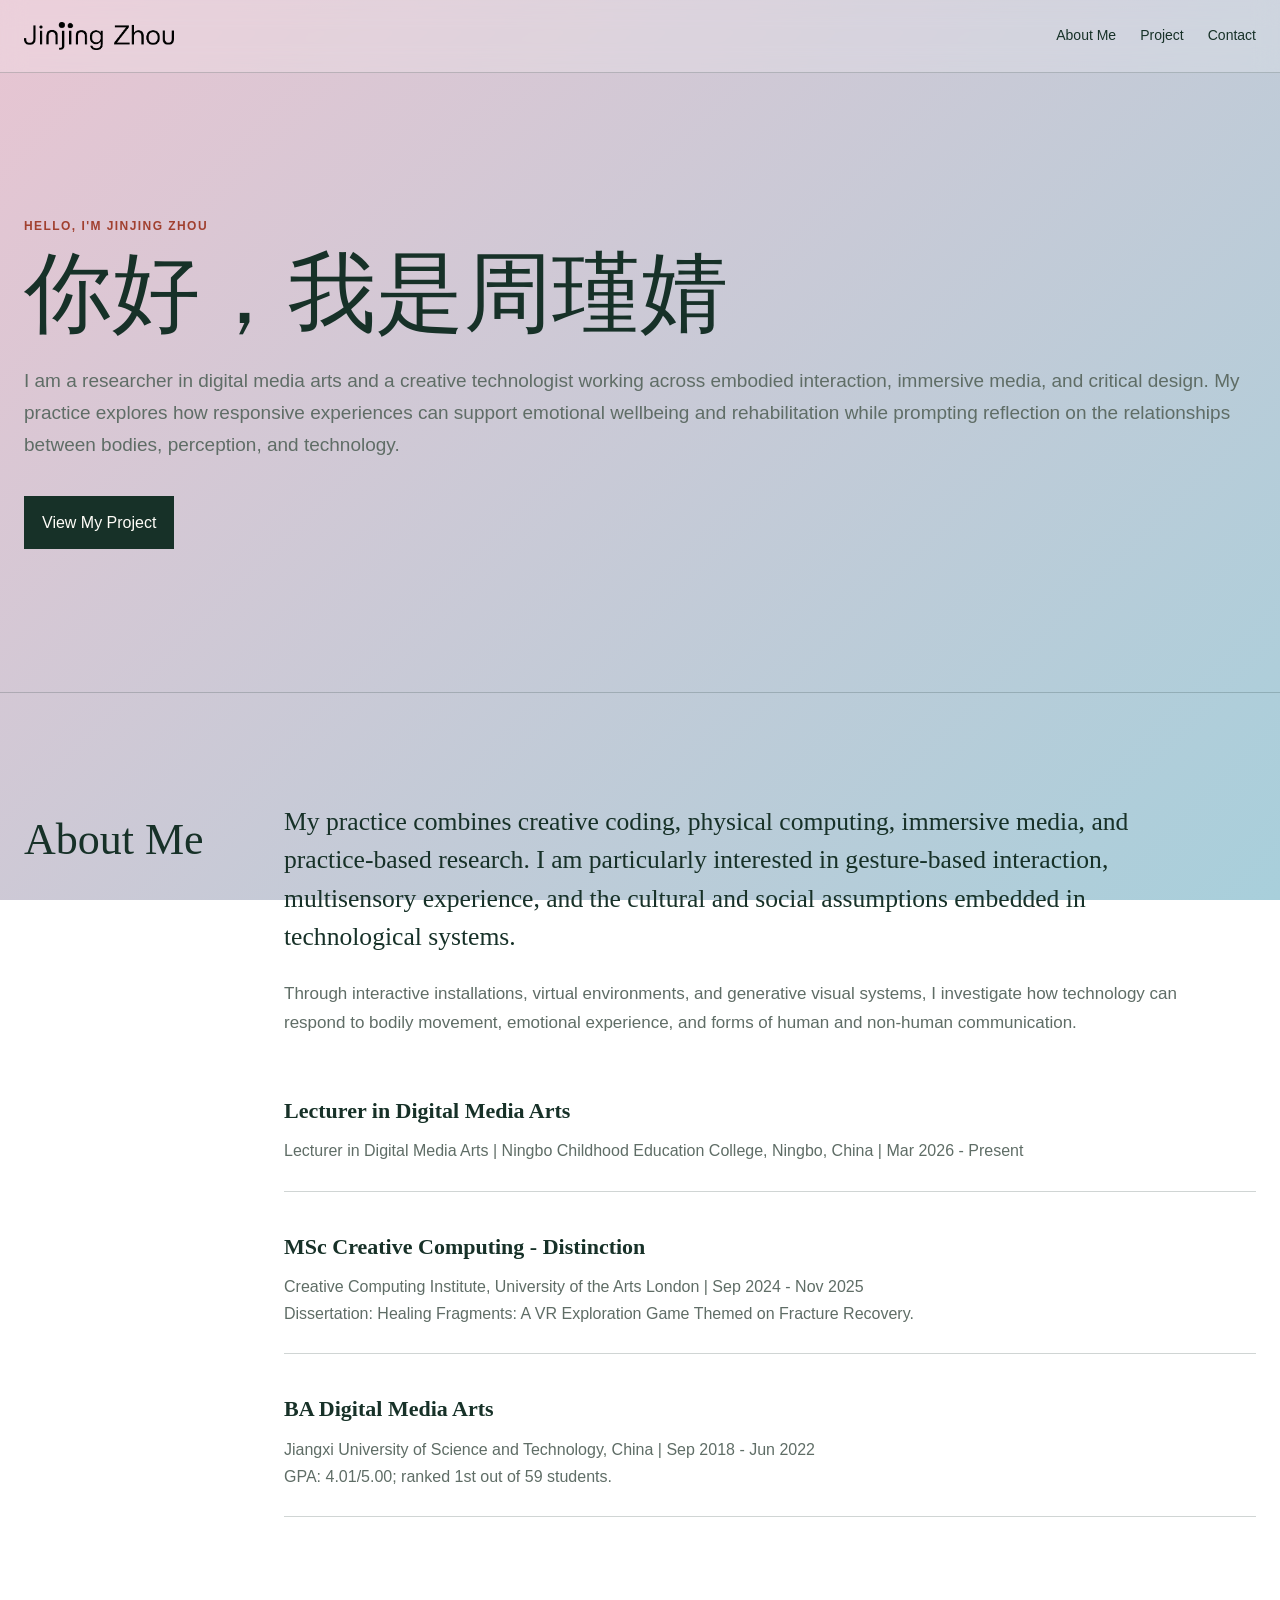
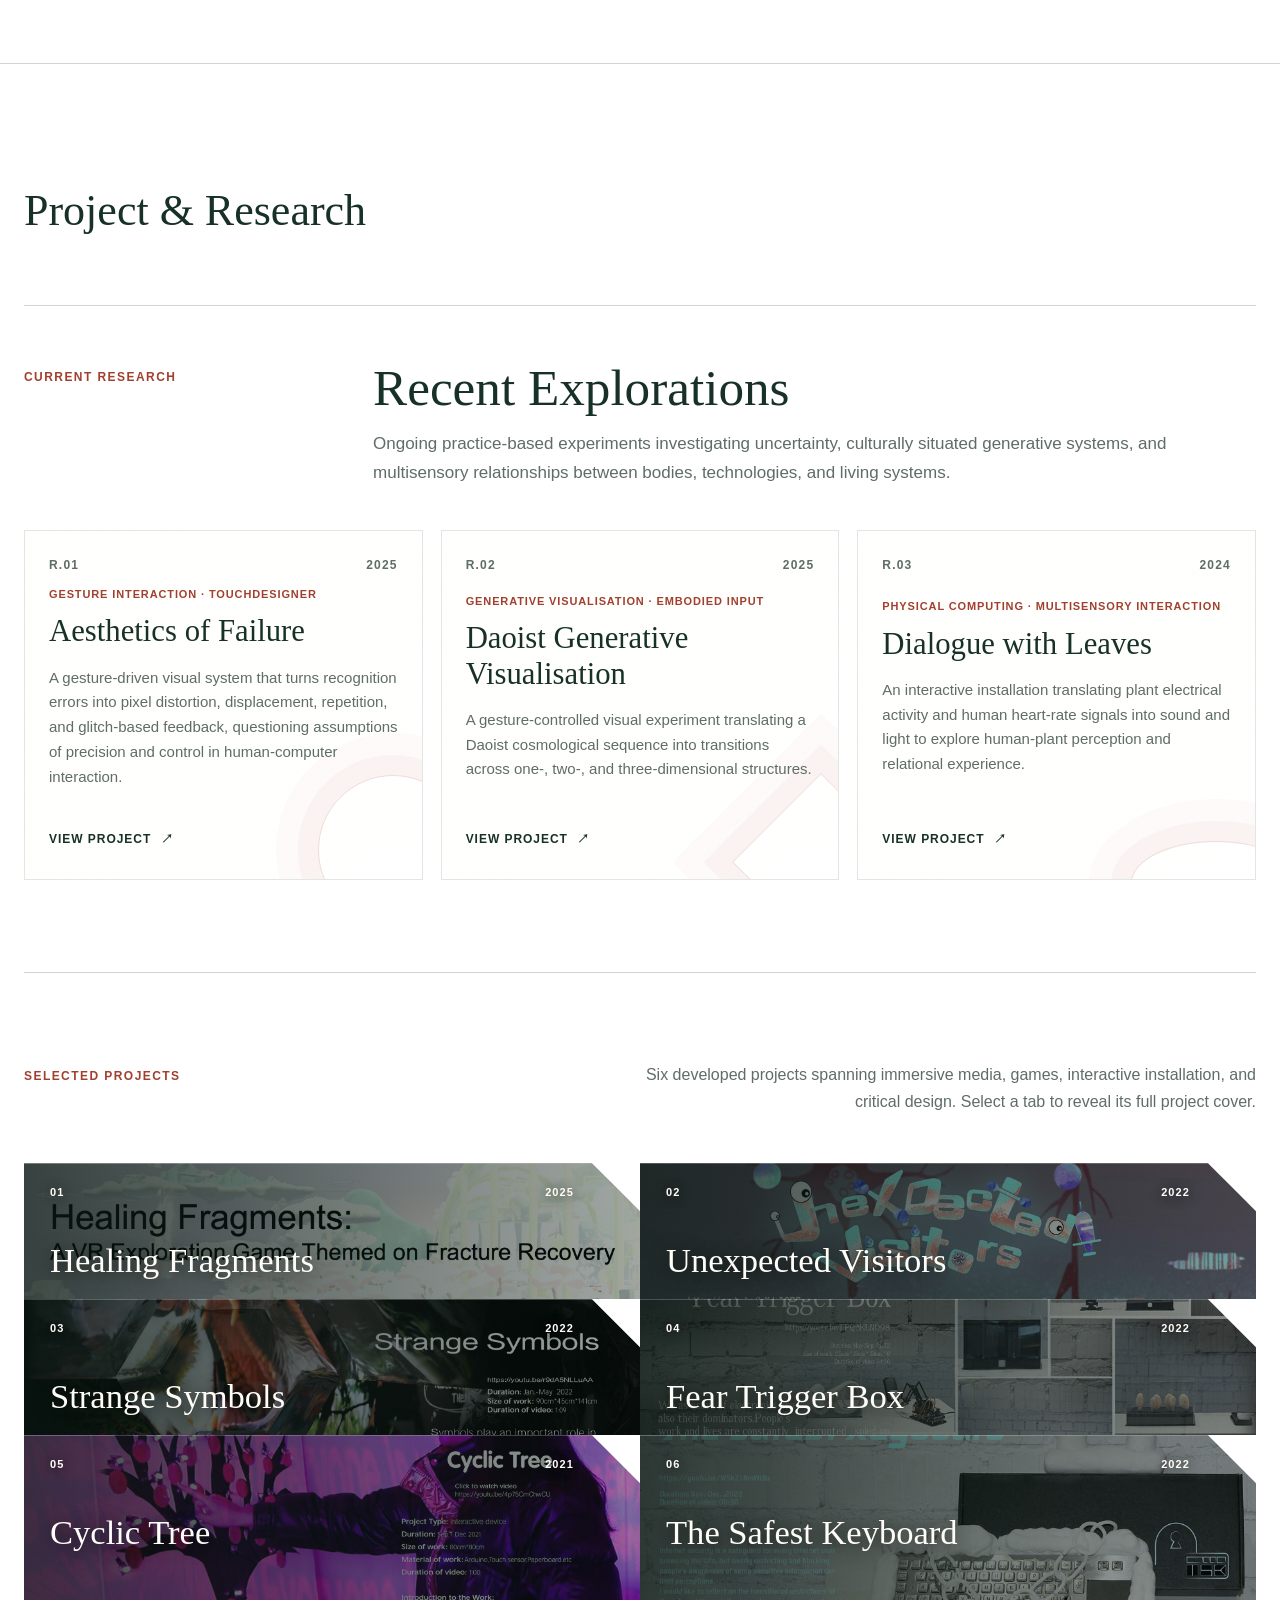
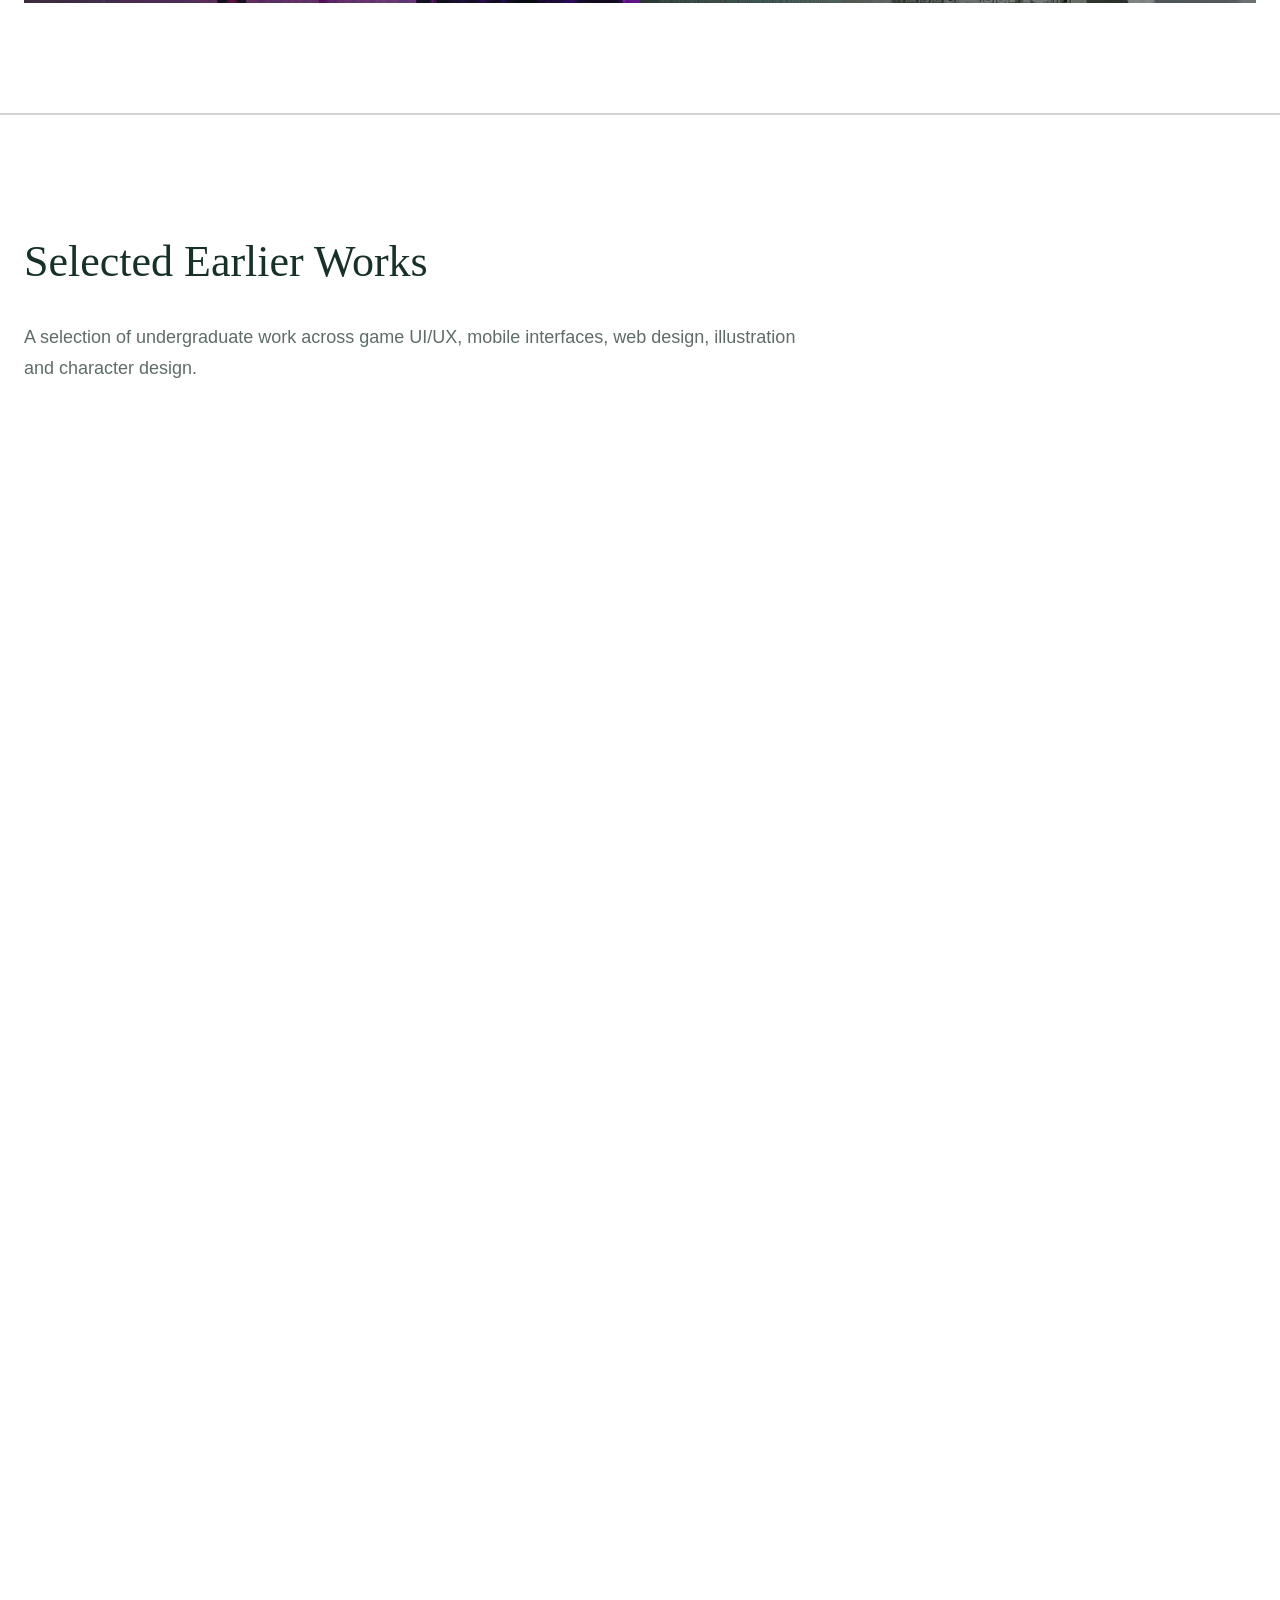
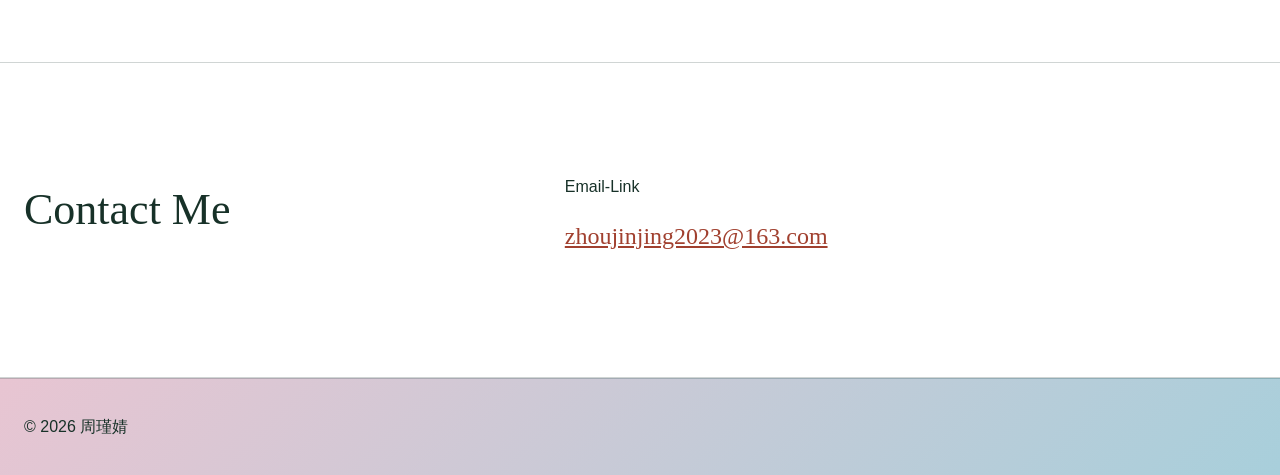
==== commit 9978ee07: "Update the projects' process" ====
--- a/index.html
+++ b/index.html
@@ -44,7 +44,11 @@
           <p class="eyebrow">Hello, I'm Jinjing Zhou</p>
           <h1>你好，我是周瑾婧</h1>
           <p class="introduction">
-           I am a digital media arts researcher and creative technologist investigating how immersive and embodied interactive systems can support emotional wellbeing, rehabilitation, and critical reflection.
+            I am a researcher in digital media arts and a creative technologist
+            working across embodied interaction, immersive media, and critical
+            design. My practice explores how responsive experiences can support
+            emotional wellbeing and rehabilitation while prompting reflection on
+            the relationships between bodies, perception, and technology.
           </p>
           <a class="button" href="#projects">View My Project</a>
         </div>
@@ -58,6 +62,21 @@
           </div>
 
           <div class="experience-content">
+            <div class="about-introduction">
+              <p>
+                My practice combines creative coding, physical computing, immersive
+                media, and practice-based research. I am particularly interested in
+                gesture-based interaction, multisensory experience, and the cultural
+                and social assumptions embedded in technological systems.
+              </p>
+              <p>
+                Through interactive installations, virtual environments, and
+                generative visual systems, I investigate how technology can respond
+                to bodily movement, emotional experience, and forms of human and
+                non-human communication.
+              </p>
+            </div>
+
             <div class="experience-item">
               <strong>Lecturer in Digital Media Arts</strong>
               <p>Lecturer in Digital Media Arts | Ningbo Childhood Education College, Ningbo, China | Mar 2026 - Present</p>
@@ -179,23 +198,81 @@
 
           <div class="selected-projects-heading">
             <p class="section-number">Selected Projects</p>
-            <p>Six developed projects spanning immersive media, games, interactive installation, and critical design.</p>
+            <p>Six developed projects spanning immersive media, games, interactive installation, and critical design. Select a tab to reveal its full project cover.</p>
+          </div>
+
+          <div class="project-tab-grid" role="group" aria-label="Selected projects">
+            <button
+              class="project-card-header"
+              id="project-tab-01"
+              type="button"
+              aria-controls="project-card-body-01"
+              aria-expanded="false"
+              tabindex="0"
+            >
+              <span class="project-tab-meta"><span>01</span><span>2025</span></span>
+              <strong>Healing Fragments</strong>
+            </button>
+            <button
+              class="project-card-header"
+              id="project-tab-02"
+              type="button"
+              aria-controls="project-card-body-02"
+              aria-expanded="false"
+              tabindex="-1"
+            >
+              <span class="project-tab-meta"><span>02</span><span>2022</span></span>
+              <strong>Unexpected Visitors</strong>
+            </button>
+            <button
+              class="project-card-header"
+              id="project-tab-03"
+              type="button"
+              aria-controls="project-card-body-03"
+              aria-expanded="false"
+              tabindex="-1"
+            >
+              <span class="project-tab-meta"><span>03</span><span>2022</span></span>
+              <strong>Strange Symbols</strong>
+            </button>
+            <button
+              class="project-card-header"
+              id="project-tab-04"
+              type="button"
+              aria-controls="project-card-body-04"
+              aria-expanded="false"
+              tabindex="-1"
+            >
+              <span class="project-tab-meta"><span>04</span><span>2022</span></span>
+              <strong>Fear Trigger Box</strong>
+            </button>
+            <button
+              class="project-card-header"
+              id="project-tab-05"
+              type="button"
+              aria-controls="project-card-body-05"
+              aria-expanded="false"
+              tabindex="-1"
+            >
+              <span class="project-tab-meta"><span>05</span><span>2021</span></span>
+              <strong>Cyclic Tree</strong>
+            </button>
+            <button
+              class="project-card-header"
+              id="project-tab-06"
+              type="button"
+              aria-controls="project-card-body-06"
+              aria-expanded="false"
+              tabindex="-1"
+            >
+              <span class="project-tab-meta"><span>06</span><span>2022</span></span>
+              <strong>The Safest Keyboard</strong>
+            </button>
           </div>
 
           <div class="project-stack">
-            <article class="project-card scroll-reveal">
-              <button
-                class="project-card-header"
-                type="button"
-                aria-label="Show project 01: Healing Fragments"
-                aria-controls="project-card-body-01"
-                aria-expanded="false"
-              >
-                <span>01</span>
-                <span>2025</span>
-              </button>
-
-              <div class="project-card-body" id="project-card-body-01">
+            <article class="project-card" hidden>
+              <div class="project-card-body" id="project-card-body-01" role="region" aria-labelledby="project-tab-01">
                 <a
                     class="project-thumbnail"
                     href="project-01.html"
@@ -218,19 +295,8 @@
               </div>
             </article>
 
-            <article class="project-card scroll-reveal">
-              <button
-                class="project-card-header"
-                type="button"
-                aria-label="Show project 02: Unexpected Visitors"
-                aria-controls="project-card-body-02"
-                aria-expanded="false"
-              >
-                <span>02</span>
-                <span>2022</span>
-              </button>
-
-              <div class="project-card-body" id="project-card-body-02">
+            <article class="project-card" hidden>
+              <div class="project-card-body" id="project-card-body-02" role="region" aria-labelledby="project-tab-02">
                 <a
                     class="project-thumbnail"
                     href="project-02.html"
@@ -249,19 +315,8 @@
               </div>
             </article>
 
-            <article class="project-card scroll-reveal">
-              <button
-                class="project-card-header"
-                type="button"
-                aria-label="Show project 03: Strange Symbols"
-                aria-controls="project-card-body-03"
-                aria-expanded="false"
-              >
-                <span>03</span>
-                <span>2022</span>
-              </button>
-
-              <div class="project-card-body" id="project-card-body-03">
+            <article class="project-card" hidden>
+              <div class="project-card-body" id="project-card-body-03" role="region" aria-labelledby="project-tab-03">
                 <a
                   class="project-thumbnail"
                   href="project-03.html"
@@ -289,19 +344,8 @@
               </div>
             </article>
 
-            <article class="project-card scroll-reveal">
-              <button
-                class="project-card-header"
-                type="button"
-                aria-label="Show project 04: Fear Trigger Box"
-                aria-controls="project-card-body-04"
-                aria-expanded="false"
-              >
-                <span>04</span>
-                <span>2022</span>
-              </button>
-
-              <div class="project-card-body" id="project-card-body-04">
+            <article class="project-card" hidden>
+              <div class="project-card-body" id="project-card-body-04" role="region" aria-labelledby="project-tab-04">
                 <a
                   class="project-thumbnail"
                   href="project-04.html"
@@ -329,19 +373,8 @@
               </div>
             </article>
 
-            <article class="project-card scroll-reveal">
-              <button
-                class="project-card-header"
-                type="button"
-                aria-label="Show project 05: Cyclic Tree"
-                aria-controls="project-card-body-05"
-                aria-expanded="false"
-              >
-                <span>05</span>
-                <span>2021</span>
-              </button>
-
-              <div class="project-card-body" id="project-card-body-05">
+            <article class="project-card" hidden>
+              <div class="project-card-body" id="project-card-body-05" role="region" aria-labelledby="project-tab-05">
                 <a
                   class="project-thumbnail"
                   href="project-05.html"
@@ -370,19 +403,8 @@
               </div>
             </article>
 
-            <article class="project-card scroll-reveal">
-              <button
-                class="project-card-header"
-                type="button"
-                aria-label="Show project 06: The Safest Keyboard"
-                aria-controls="project-card-body-06"
-                aria-expanded="false"
-              >
-                <span>06</span>
-                <span>2022</span>
-              </button>
-
-              <div class="project-card-body" id="project-card-body-06">
+            <article class="project-card" hidden>
+              <div class="project-card-body" id="project-card-body-06" role="region" aria-labelledby="project-tab-06">
                 <a
                   class="project-thumbnail"
                   href="project-06.html"
--- a/style.css
+++ b/style.css
@@ -275,6 +275,122 @@
   border-left: 2px solid var(--accent);
 }
 
+.dao-research-section {
+  padding: clamp(72px, 8vw, 112px) 0;
+  background: rgba(222, 214, 199, 0.48);
+  border-top: 1px solid var(--line);
+  border-bottom: 1px solid var(--line);
+}
+
+.dao-research-heading {
+  margin-bottom: clamp(48px, 7vw, 82px);
+  display: grid;
+  grid-template-columns: minmax(0, 0.95fr) minmax(300px, 1.05fr);
+  gap: clamp(48px, 8vw, 118px);
+  align-items: end;
+}
+
+.dao-research-heading h2 {
+  max-width: 720px;
+  margin: 0;
+  font-family: Georgia, "Times New Roman", serif;
+  font-size: clamp(42px, 5.5vw, 76px);
+  font-weight: normal;
+  line-height: 1.02;
+  letter-spacing: -0.04em;
+}
+
+.dao-research-heading > p {
+  margin: 0 0 5px;
+  color: var(--secondary-text);
+  font-size: 18px;
+  line-height: 1.72;
+}
+
+.dao-research-board,
+.dao-research-study-grid figure {
+  margin: 0;
+  overflow: hidden;
+  background: var(--dao-ink);
+  border: 1px solid var(--line);
+}
+
+.dao-research-board img,
+.dao-research-study-grid img {
+  width: 100%;
+  display: block;
+  object-fit: contain;
+  background: #f7f7f5;
+}
+
+.dao-research-board img {
+  aspect-ratio: 2231 / 1416;
+}
+
+.dao-research-study-grid {
+  margin-top: 30px;
+  display: grid;
+  grid-template-columns: repeat(2, minmax(0, 1fr));
+  gap: 30px;
+}
+
+.dao-research-study-grid img {
+  aspect-ratio: 1.16 / 1;
+}
+
+.dao-research-board figcaption,
+.dao-research-study-grid figcaption {
+  padding: 17px 19px 19px;
+  color: #aaa398;
+  font-size: 12px;
+  line-height: 1.58;
+  background: var(--dao-ink);
+}
+
+.dao-research-board figcaption span,
+.dao-research-study-grid figcaption span,
+.dao-research-takeaway > span {
+  margin-bottom: 7px;
+  display: block;
+  color: #d36c59;
+  font-family: "Courier New", Courier, monospace;
+  font-size: 11px;
+  font-weight: bold;
+  letter-spacing: 0.08em;
+  text-transform: uppercase;
+}
+
+.dao-research-source {
+  margin-top: 10px;
+  display: block;
+  color: #d2cbbf;
+  text-decoration-color: rgba(210, 203, 191, 0.45);
+  text-underline-offset: 3px;
+}
+
+.dao-research-source:hover,
+.dao-research-source:focus-visible {
+  color: #f4efe5;
+}
+
+.dao-research-takeaway {
+  margin-top: clamp(46px, 6vw, 74px);
+  padding-top: 28px;
+  display: grid;
+  grid-template-columns: minmax(170px, 0.42fr) minmax(0, 1.58fr);
+  gap: clamp(34px, 7vw, 96px);
+  border-top: 1px solid var(--line);
+}
+
+.dao-research-takeaway p {
+  max-width: 900px;
+  margin: 0;
+  color: var(--text);
+  font-family: Georgia, "Times New Roman", serif;
+  font-size: clamp(22px, 2.25vw, 32px);
+  line-height: 1.42;
+}
+
 .dao-wide-heading {
   max-width: 960px;
   margin-bottom: clamp(52px, 7vw, 88px);
@@ -307,7 +423,8 @@
   border: 1px solid rgba(17, 18, 15, 0.35);
 }
 
-.dao-stage-visual img {
+.dao-stage-visual img,
+.dao-stage-visual video {
   width: 100%;
   aspect-ratio: 2 / 1;
   display: block;
@@ -414,8 +531,11 @@
 }
 
 .dao-system-flow li {
+  position: relative;
   min-height: 225px;
   padding: 25px 24px;
+  overflow: hidden;
+  isolation: isolate;
   border-right: 1px solid rgba(237, 232, 220, 0.2);
 }
 
@@ -442,6 +562,54 @@
   color: #aaa398;
   font-size: 13px;
   line-height: 1.65;
+}
+
+.dao-system-flow li > span,
+.dao-system-flow li > h3,
+.dao-system-flow li > p {
+  position: relative;
+  z-index: 2;
+}
+
+.dao-system-step-capture::after {
+  position: absolute;
+  z-index: 1;
+  inset: 0;
+  content: "";
+  pointer-events: none;
+  background: linear-gradient(
+    180deg,
+    rgba(9, 10, 8, 0.42) 0%,
+    rgba(9, 10, 8, 0.62) 55%,
+    rgba(9, 10, 8, 0.88) 100%
+  );
+}
+
+.dao-capture-background {
+  position: absolute;
+  z-index: 0;
+  inset: 0;
+  width: 100%;
+  height: 100%;
+  display: block;
+  object-fit: cover;
+  object-position: center;
+  filter: grayscale(1) contrast(1.08);
+  pointer-events: none;
+}
+
+.dao-system-step-capture h3 {
+  color: #f4efe5;
+}
+
+.dao-system-step-capture p {
+  color: rgba(244, 239, 229, 0.78);
+}
+
+@media (prefers-reduced-motion: reduce) {
+  .dao-capture-background {
+    display: none;
+  }
 }
 
 .dao-process-grid {
@@ -619,6 +787,88 @@
   margin-bottom: 0;
 }
 
+.dao-references-section {
+  margin-top: 0;
+  padding: clamp(72px, 9vw, 120px) 0 clamp(88px, 10vw, 142px);
+  background: var(--dao-paper);
+}
+
+.dao-references-grid {
+  display: grid;
+  grid-template-columns: minmax(250px, 0.72fr) minmax(0, 1.28fr);
+  gap: clamp(54px, 9vw, 132px);
+  align-items: start;
+}
+
+.dao-references-grid h2 {
+  max-width: 520px;
+  margin: 0;
+  font-family: Georgia, "Times New Roman", serif;
+  font-size: clamp(38px, 4.4vw, 66px);
+  font-weight: normal;
+  line-height: 0.98;
+  letter-spacing: -0.045em;
+}
+
+.dao-references-intro {
+  max-width: 700px;
+  margin: 0 0 34px;
+  color: var(--secondary-text);
+  font-size: 16px;
+  line-height: 1.72;
+}
+
+.dao-reference-list {
+  margin: 0;
+  padding: 0;
+  list-style: none;
+  border-top: 1px solid var(--line);
+}
+
+.dao-reference-list li {
+  padding: 20px 0;
+  display: grid;
+  grid-template-columns: 48px minmax(0, 1fr);
+  gap: 18px;
+  border-bottom: 1px solid var(--line);
+}
+
+.dao-reference-list li > span {
+  padding-top: 3px;
+  color: var(--accent);
+  font-family: "Courier New", Courier, monospace;
+  font-size: 11px;
+  font-weight: bold;
+  letter-spacing: 0.08em;
+}
+
+.dao-reference-list a {
+  color: var(--text);
+  text-decoration: none;
+}
+
+.dao-reference-list cite {
+  display: block;
+  font-family: Georgia, "Times New Roman", serif;
+  font-size: clamp(19px, 1.8vw, 25px);
+  font-style: normal;
+  line-height: 1.35;
+  transition: color 160ms ease;
+}
+
+.dao-reference-list small {
+  margin-top: 7px;
+  display: block;
+  color: var(--secondary-text);
+  font-size: 12px;
+  line-height: 1.55;
+}
+
+.dao-reference-list a:hover cite,
+.dao-reference-list a:focus-visible cite {
+  color: var(--accent);
+}
+
 .dao-footer {
   background: #090a08;
   border-top-color: rgba(237, 232, 220, 0.14);
@@ -627,18 +877,22 @@
 @media (max-width: 950px) {
   .dao-hero-grid,
   .dao-premise-grid,
+  .dao-research-heading,
   .dao-system-heading,
   .dao-process-grid,
   .dao-demo-heading,
-  .dao-reflection-grid {
+  .dao-reflection-grid,
+  .dao-references-grid {
     grid-template-columns: 1fr;
   }
 
   .dao-hero-grid,
   .dao-premise-grid,
+  .dao-research-heading,
   .dao-system-heading,
   .dao-demo-heading,
-  .dao-reflection-grid {
+  .dao-reflection-grid,
+  .dao-references-grid {
     gap: 46px;
   }
 
@@ -697,6 +951,7 @@
 
   .dao-section-copy > p,
   .dao-wide-heading > p:last-child,
+  .dao-research-heading > p,
   .dao-system-heading > p,
   .dao-demo-heading > p,
   .dao-reflection-grid > div:last-child p {
@@ -747,6 +1002,24 @@
   .dao-process-card-large img,
   .dao-process-card:not(.dao-process-card-large) img {
     aspect-ratio: auto;
+  }
+
+  .dao-research-study-grid,
+  .dao-research-takeaway {
+    grid-template-columns: 1fr;
+  }
+
+  .dao-research-study-grid {
+    gap: 22px;
+  }
+
+  .dao-research-board img,
+  .dao-research-study-grid img {
+    aspect-ratio: auto;
+  }
+
+  .dao-research-takeaway {
+    gap: 20px;
   }
 
   .dao-tool-notes article {
@@ -1007,6 +1280,103 @@
   border-left: 2px solid var(--accent);
 }
 
+.failure-context-section {
+  padding: clamp(70px, 8vw, 112px) 0;
+  scroll-margin-top: 88px;
+  background: linear-gradient(90deg, rgba(156, 255, 114, 0.035), transparent 58%);
+  border-top: 1px solid var(--line);
+  border-bottom: 1px solid var(--line);
+}
+
+.failure-context-heading {
+  margin-bottom: 54px;
+  display: grid;
+  grid-template-columns: minmax(220px, 0.55fr) minmax(0, 1.45fr);
+  gap: clamp(38px, 7vw, 104px);
+  align-items: end;
+}
+
+.failure-context-heading .failure-kicker {
+  margin-bottom: 8px;
+}
+
+.failure-context-heading h2 {
+  max-width: 920px;
+  margin: 0;
+  font-size: clamp(42px, 4.6vw, 64px);
+  font-weight: normal;
+  line-height: 1.02;
+  text-wrap: balance;
+}
+
+.failure-context-grid {
+  display: grid;
+  grid-template-columns: repeat(3, minmax(0, 1fr));
+  border-top: 1px solid var(--line);
+}
+
+.failure-context-item {
+  min-width: 0;
+  min-height: 420px;
+  padding: 28px 30px 0;
+  display: flex;
+  flex-direction: column;
+}
+
+.failure-context-item:first-child {
+  padding-left: 0;
+}
+
+.failure-context-item:last-child {
+  padding-right: 0;
+}
+
+.failure-context-item + .failure-context-item {
+  border-left: 1px solid var(--line);
+}
+
+.failure-context-item > span {
+  color: var(--accent);
+  font-family: "Courier New", Courier, monospace;
+  font-size: 11px;
+  font-weight: bold;
+  letter-spacing: 0.08em;
+  text-transform: uppercase;
+}
+
+.failure-context-item h3 {
+  margin: 72px 0 20px;
+  font-size: clamp(26px, 2.4vw, 34px);
+  font-weight: normal;
+  line-height: 1.14;
+}
+
+.failure-context-item p {
+  margin: 0;
+  color: var(--secondary-text);
+  font-size: 16px;
+  line-height: 1.72;
+}
+
+.failure-context-tags {
+  margin: auto 0 0;
+  padding: 30px 0 0;
+  display: flex;
+  flex-wrap: wrap;
+  gap: 8px;
+  list-style: none;
+}
+
+.failure-context-tags li {
+  padding: 5px 8px;
+  color: #8f978f;
+  font-family: Arial, Helvetica, sans-serif;
+  font-size: 10px;
+  letter-spacing: 0.06em;
+  text-transform: uppercase;
+  border: 1px solid var(--line);
+}
+
 .failure-wide-heading {
   max-width: 930px;
   margin-bottom: 54px;
@@ -1103,6 +1473,449 @@
   border-left: 2px solid var(--accent);
 }
 
+.failure-question-manifesto {
+  padding: clamp(78px, 9vw, 132px) 0;
+  scroll-margin-top: 88px;
+  color: #0b0d0b;
+  background:
+    linear-gradient(rgba(11, 13, 11, 0.07) 1px, transparent 1px),
+    linear-gradient(90deg, rgba(11, 13, 11, 0.07) 1px, transparent 1px),
+    #8fba78;
+  background-size: 54px 54px, 54px 54px, auto;
+  border-top: 1px solid rgba(11, 13, 11, 0.24);
+  border-bottom: 1px solid rgba(11, 13, 11, 0.24);
+}
+
+.failure-question-heading {
+  max-width: none;
+  margin: 0 0 68px;
+  display: grid;
+  grid-template-columns: minmax(280px, 0.62fr) minmax(0, 1.38fr);
+  grid-template-rows: auto 1fr;
+  column-gap: clamp(48px, 7vw, 112px);
+  align-items: start;
+  text-align: left;
+}
+
+.failure-question-heading .failure-kicker {
+  grid-column: 1;
+  grid-row: 1;
+  color: rgba(11, 13, 11, 0.7);
+}
+
+.failure-question-heading h2 {
+  grid-column: 2;
+  grid-row: 1 / 3;
+  margin: 0;
+  font-size: clamp(48px, 5.15vw, 72px);
+  line-height: 0.96;
+  letter-spacing: -0.045em;
+  text-align: right;
+  text-wrap: balance;
+}
+
+.failure-question-heading > p:last-child {
+  grid-column: 1;
+  grid-row: 2;
+  max-width: 420px;
+  margin: clamp(58px, 7vw, 104px) 0 0;
+  color: rgba(11, 13, 11, 0.72);
+  font-size: 18px;
+  line-height: 1.65;
+}
+
+.failure-question-manifesto .failure-position-map {
+  display: grid;
+  grid-template-columns: repeat(2, minmax(0, 1fr));
+  border-top: 1px solid rgba(11, 13, 11, 0.26);
+  border-bottom: 1px solid rgba(11, 13, 11, 0.26);
+}
+
+.failure-question-manifesto .failure-position-row {
+  min-width: 0;
+  grid-template-columns: minmax(0, 1fr) 44px minmax(0, 1fr);
+  border-bottom: 0;
+}
+
+.failure-question-manifesto .failure-position-row + .failure-position-row {
+  border-left: 1px solid rgba(11, 13, 11, 0.26);
+}
+
+.failure-question-manifesto .failure-position-from,
+.failure-question-manifesto .failure-position-to {
+  min-width: 0;
+  min-height: 0;
+  padding: 32px 24px;
+  background: transparent;
+}
+
+.failure-question-manifesto .failure-position-shift {
+  position: relative;
+  color: #0b0d0b;
+  background: transparent;
+}
+
+.failure-question-manifesto .failure-position-shift::before {
+  position: absolute;
+  content: "";
+  left: 0;
+  right: 0;
+  top: 50%;
+  height: 1px;
+  background: rgba(11, 13, 11, 0.34);
+}
+
+.failure-question-manifesto .failure-position-shift span {
+  display: none;
+}
+
+.failure-question-manifesto .failure-position-shift strong {
+  position: relative;
+  z-index: 1;
+  width: 34px;
+  height: 34px;
+  display: grid;
+  place-items: center;
+  background: var(--accent);
+  font-size: 30px;
+}
+
+.failure-question-manifesto .failure-position-from > span,
+.failure-question-manifesto .failure-position-to > span {
+  color: rgba(11, 13, 11, 0.62);
+}
+
+.failure-question-manifesto .failure-position-from h3,
+.failure-question-manifesto .failure-position-to h3 {
+  margin: 28px 0 12px;
+  color: #0b0d0b;
+  font-size: clamp(27px, 2.7vw, 38px);
+}
+
+.failure-question-manifesto .failure-position-from p,
+.failure-question-manifesto .failure-position-to p {
+  color: rgba(11, 13, 11, 0.7);
+}
+
+.failure-question-manifesto .failure-critical-note {
+  max-width: none;
+  margin: 0;
+  padding: 32px 24px 0;
+  color: #0b0d0b;
+  text-align: center;
+  font-size: clamp(21px, 2.3vw, 30px);
+  border-left: 0;
+}
+
+.failure-research-grid {
+  display: grid;
+  grid-template-columns: repeat(3, minmax(0, 1fr));
+  border-top: 1px solid var(--line);
+  border-left: 1px solid var(--line);
+}
+
+.failure-glitch-context {
+  margin-bottom: 52px;
+}
+
+.failure-glitch-definition {
+  display: grid;
+  grid-template-columns: minmax(180px, 0.45fr) minmax(0, 1.55fr);
+  gap: clamp(32px, 7vw, 100px);
+  padding: 32px 0 42px;
+  border-top: 1px solid var(--line);
+  border-bottom: 1px solid var(--line);
+}
+
+.failure-glitch-definition > p:last-child {
+  margin: 0;
+  color: var(--text);
+  font-family: Georgia, "Times New Roman", serif;
+  font-size: clamp(21px, 2.3vw, 31px);
+  line-height: 1.5;
+}
+
+.failure-glitch-history {
+  display: grid;
+  grid-template-columns: repeat(3, minmax(0, 1fr));
+  border-left: 1px solid var(--line);
+}
+
+.failure-glitch-history article {
+  position: relative;
+  min-height: 350px;
+  padding: 28px;
+  display: flex;
+  flex-direction: column;
+  overflow: hidden;
+  background: #090b0a;
+  border-right: 1px solid var(--line);
+  border-bottom: 1px solid var(--line);
+}
+
+.failure-history-card::before,
+.failure-history-card::after {
+  position: absolute;
+  content: "";
+  inset: 0;
+  pointer-events: none;
+}
+
+.failure-history-card::before {
+  z-index: 0;
+  background-image: var(--history-image);
+  background-position: var(--history-position, center);
+  background-size: cover;
+  filter: grayscale(0.88) contrast(1.12) brightness(0.62);
+  opacity: 0.42;
+  transform: scale(1.02);
+}
+
+.failure-history-card::after {
+  z-index: 0;
+  background:
+    linear-gradient(180deg, rgba(4, 6, 5, 0.42), rgba(4, 6, 5, 0.76)),
+    linear-gradient(90deg, rgba(4, 6, 5, 0.24), transparent);
+}
+
+.failure-history-card > * {
+  position: relative;
+  z-index: 1;
+}
+
+.failure-history-electronic {
+  --history-image: url("image/aesthetics-of-failure/history-tv-cello.jpg");
+  --history-position: 52% center;
+}
+
+.failure-history-digital {
+  --history-image: url("image/aesthetics-of-failure/history-data-loss.jpg");
+  --history-position: center 30%;
+}
+
+.failure-history-critical {
+  --history-image: url("image/aesthetics-of-failure/history-collapse-pal.jpg");
+  --history-position: center top;
+}
+
+.failure-glitch-history span {
+  color: var(--failure-yellow);
+  font-family: "Courier New", Courier, monospace;
+  font-size: 11px;
+  font-weight: bold;
+  letter-spacing: 0.08em;
+  text-transform: uppercase;
+}
+
+.failure-glitch-history h3 {
+  margin: auto 0 12px;
+  padding-top: 78px;
+  font-size: 23px;
+  font-weight: normal;
+}
+
+.failure-glitch-history p {
+  margin: 0;
+  color: var(--secondary-text);
+  font-size: 14px;
+  line-height: 1.65;
+}
+
+.failure-research-grid article {
+  min-height: 370px;
+  padding: 26px;
+  background: rgba(255, 255, 255, 0.018);
+  border-right: 1px solid var(--line);
+  border-bottom: 1px solid var(--line);
+}
+
+.failure-research-grid article:nth-child(even) {
+  background: rgba(156, 255, 114, 0.035);
+}
+
+.failure-research-grid span,
+.failure-gesture-grid span {
+  color: var(--accent);
+  font-family: "Courier New", Courier, monospace;
+  font-size: 11px;
+  font-weight: bold;
+  letter-spacing: 0.08em;
+  text-transform: uppercase;
+}
+
+.failure-research-grid h3,
+.failure-gesture-grid h3 {
+  margin: 18px 0 12px;
+  font-size: 25px;
+  font-weight: normal;
+}
+
+.failure-research-visual {
+  position: relative;
+  height: 150px;
+  margin: 0 0 20px;
+  overflow: hidden;
+  background-color: #111512;
+  border: 1px solid var(--line);
+}
+
+.failure-research-visual img {
+  display: block;
+  width: 100%;
+  height: 100%;
+  object-fit: cover;
+  filter: grayscale(1) contrast(1.08) brightness(0.74);
+  transform: scale(1.015);
+  transition: filter 220ms ease, transform 320ms ease;
+}
+
+.failure-research-grid article:hover .failure-research-visual img {
+  filter: grayscale(1) contrast(1.12) brightness(0.86);
+  transform: scale(1.04);
+}
+
+.failure-research-visual::after {
+  position: absolute;
+  content: "";
+  inset: 0;
+  pointer-events: none;
+  background:
+    linear-gradient(180deg, rgba(4, 6, 5, 0.04), rgba(4, 6, 5, 0.22)),
+    linear-gradient(90deg, rgba(156, 255, 114, 0.05), transparent 42%);
+}
+
+.failure-research-visual-colour img {
+  filter: grayscale(1) contrast(1.22) brightness(0.68);
+}
+
+.failure-research-visual-texture img {
+  filter: grayscale(1) contrast(0.88) brightness(0.66);
+}
+
+.failure-research-grid p,
+.failure-gesture-grid p {
+  margin: 0;
+  color: var(--secondary-text);
+  font-size: 14px;
+  line-height: 1.65;
+}
+
+.failure-texture-note {
+  max-width: 960px;
+  margin: 44px 0 0 auto;
+  padding: 30px 34px;
+  background: rgba(227, 217, 105, 0.06);
+  border: 1px solid rgba(227, 217, 105, 0.24);
+}
+
+.failure-texture-note > p:last-child {
+  margin: 0;
+  color: var(--text);
+  font-family: Georgia, "Times New Roman", serif;
+  font-size: clamp(20px, 2.1vw, 29px);
+  line-height: 1.5;
+}
+
+.failure-mood-comparisons {
+  margin-top: 72px;
+}
+
+.failure-comparison-heading {
+  display: grid;
+  grid-template-columns: minmax(190px, 0.5fr) minmax(260px, 0.8fr) minmax(0, 1.2fr);
+  gap: clamp(28px, 5vw, 70px);
+  align-items: start;
+  margin-bottom: 34px;
+}
+
+.failure-comparison-heading h3 {
+  margin: 0;
+  font-size: clamp(26px, 3vw, 40px);
+  font-weight: normal;
+  line-height: 1.15;
+}
+
+.failure-comparison-heading > p:last-child {
+  margin: 0;
+  color: var(--secondary-text);
+  font-size: 15px;
+  line-height: 1.7;
+}
+
+.failure-comparison-row {
+  display: grid;
+  grid-template-columns: minmax(0, 1fr) 72px minmax(0, 1fr);
+  align-items: stretch;
+  border-top: 1px solid var(--line);
+}
+
+.failure-comparison-row:last-child {
+  border-bottom: 1px solid var(--line);
+}
+
+.failure-comparison-row figure {
+  margin: 0;
+  padding: 30px 0;
+}
+
+.failure-comparison-image {
+  height: clamp(220px, 29vw, 390px);
+  overflow: hidden;
+  background: #080a09;
+  border: 1px solid var(--line);
+}
+
+.failure-comparison-image img {
+  width: 100%;
+  height: 100%;
+  display: block;
+  object-fit: cover;
+  filter: grayscale(1) contrast(1.08);
+}
+
+.failure-comparison-image-natural img {
+  opacity: 0.9;
+}
+
+.failure-comparison-row figcaption {
+  padding-top: 18px;
+}
+
+.failure-comparison-row figcaption span {
+  color: var(--accent);
+  font-family: "Courier New", Courier, monospace;
+  font-size: 11px;
+  font-weight: bold;
+  letter-spacing: 0.07em;
+  text-transform: uppercase;
+}
+
+.failure-comparison-row figcaption p {
+  margin: 9px 0 10px;
+  color: var(--secondary-text);
+  font-size: 14px;
+  line-height: 1.55;
+}
+
+.failure-comparison-row figcaption small,
+.failure-comparison-row figcaption a {
+  color: #7f877f;
+  font-size: 10px;
+  line-height: 1.5;
+}
+
+.failure-comparison-row figcaption a:hover {
+  color: var(--accent);
+}
+
+.failure-comparison-arrow {
+  display: flex;
+  align-items: center;
+  justify-content: center;
+  color: var(--accent);
+  font-size: 28px;
+}
+
 .failure-flow {
   margin: 0;
   padding: 0;
@@ -1114,9 +1927,66 @@
 }
 
 .failure-flow li {
+  --flow-image: none;
+  --flow-position: center;
+  position: relative;
+  isolation: isolate;
   min-height: 300px;
   padding: 24px;
+  overflow: hidden;
+  background: #080b09;
   border-right: 1px solid var(--line);
+}
+
+.failure-flow li::before,
+.failure-flow li::after {
+  position: absolute;
+  content: "";
+  inset: 0;
+  pointer-events: none;
+}
+
+.failure-flow li::before {
+  z-index: -2;
+  background-image: var(--flow-image);
+  background-position: var(--flow-position);
+  background-size: cover;
+  filter: grayscale(0.82) contrast(1.12) brightness(0.64);
+  opacity: 0.58;
+  transform: scale(1.025);
+  transition: opacity 240ms ease, transform 360ms ease;
+}
+
+.failure-flow li::after {
+  z-index: -1;
+  background:
+    linear-gradient(180deg, rgba(4, 7, 5, 0.38) 0%, rgba(4, 7, 5, 0.66) 45%, rgba(4, 7, 5, 0.96) 100%),
+    linear-gradient(90deg, rgba(9, 16, 11, 0.24), transparent 58%);
+}
+
+.failure-flow li:hover::before {
+  opacity: 0.72;
+  transform: scale(1.065);
+}
+
+.failure-flow li:nth-child(1) {
+  --flow-image: url("image/aesthetics-of-failure/aof-early-ui-poster.jpg");
+  --flow-position: 34% center;
+}
+
+.failure-flow li:nth-child(2) {
+  --flow-image: url("image/aesthetics-of-failure/aof-system.jpg");
+  --flow-position: 18% center;
+}
+
+.failure-flow li:nth-child(3) {
+  --flow-image: url("image/aesthetics-of-failure/aof-state-noise.jpg");
+  --flow-position: center;
+}
+
+.failure-flow li:nth-child(4) {
+  --flow-image: url("image/aesthetics-of-failure/aof-state-overload.jpg");
+  --flow-position: center;
 }
 
 .failure-flow li:last-child {
@@ -1147,6 +2017,67 @@
   margin-top: 42px;
 }
 
+.failure-gesture-grid {
+  margin-top: 42px;
+  display: grid;
+  grid-template-columns: repeat(2, minmax(0, 1fr));
+  border-top: 1px solid var(--line);
+  border-left: 1px solid var(--line);
+}
+
+.failure-gesture-grid article {
+  position: relative;
+  min-height: 240px;
+  padding: 28px;
+  border-right: 1px solid var(--line);
+  border-bottom: 1px solid var(--line);
+}
+
+.failure-gesture-open,
+.failure-gesture-fist {
+  isolation: isolate;
+  overflow: hidden;
+}
+
+.failure-gesture-open::before,
+.failure-gesture-fist::before {
+  position: absolute;
+  z-index: -1;
+  content: "";
+  inset: 0;
+  opacity: 0.72;
+}
+
+.failure-gesture-open::before {
+  background:
+    linear-gradient(90deg, rgba(9, 11, 10, 0.92) 0%, rgba(9, 11, 10, 0.7) 52%, rgba(9, 11, 10, 0.38) 100%),
+    url("image/aesthetics-of-failure/open-hands-up-white.svg") right 22px center / auto 88% no-repeat;
+}
+
+.failure-gesture-fist::before {
+  background:
+    linear-gradient(90deg, rgba(9, 11, 10, 0.92) 0%, rgba(9, 11, 10, 0.7) 52%, rgba(9, 11, 10, 0.38) 100%),
+    url("image/aesthetics-of-failure/fist-down-gesture-white.svg") right 22px center / auto 88% no-repeat;
+}
+
+.failure-gesture-grid h3 {
+  margin-top: 72px;
+}
+
+.failure-gesture-grid .failure-gesture-wide {
+  grid-column: 1 / -1;
+  min-height: 0;
+  display: grid;
+  grid-template-columns: 180px minmax(220px, 0.7fr) minmax(0, 1.3fr);
+  gap: 30px;
+  align-items: start;
+  background: rgba(156, 255, 114, 0.055);
+}
+
+.failure-gesture-grid .failure-gesture-wide h3 {
+  margin: 0;
+}
+
 .failure-system-figure img {
   aspect-ratio: 16 / 9;
   object-fit: cover;
@@ -1157,6 +2088,43 @@
   display: grid;
   grid-template-columns: repeat(2, minmax(0, 1fr));
   gap: 28px;
+}
+
+.failure-experiments-layout {
+  display: grid;
+  grid-template-columns: minmax(320px, 0.72fr) minmax(0, 1.45fr);
+  gap: clamp(48px, 6vw, 88px);
+  align-items: start;
+}
+
+.failure-experiments-heading {
+  position: sticky;
+  top: 112px;
+  max-width: 430px;
+  margin: 0;
+}
+
+.failure-experiments-heading h2 {
+  max-width: 10ch;
+  font-size: clamp(40px, 4vw, 56px);
+  text-wrap: balance;
+}
+
+.failure-experiments-heading > p:last-child {
+  max-width: 38ch;
+  line-height: 1.72;
+}
+
+.failure-experiments-layout .failure-vocabulary-grid {
+  gap: 24px;
+}
+
+.failure-experiments-layout .failure-visual-card img {
+  aspect-ratio: 75 / 46;
+}
+
+.failure-experiments-section {
+  scroll-margin-top: 96px;
 }
 
 .failure-visual-card img {
@@ -1342,8 +2310,117 @@
   order: 1;
 }
 
+.failure-source-feature {
+  display: grid;
+  grid-template-columns: minmax(280px, 0.72fr) minmax(0, 1.28fr);
+  margin-top: 76px;
+  border-top: 1px solid var(--line);
+  border-bottom: 1px solid var(--line);
+}
+
+.failure-source-copy {
+  padding: 38px clamp(30px, 4vw, 58px) 38px 0;
+  border-right: 1px solid var(--line);
+}
+
+.failure-source-copy h3 {
+  margin: 54px 0 20px;
+  font-size: clamp(30px, 3.4vw, 46px);
+  font-weight: normal;
+  line-height: 1.08;
+}
+
+.failure-source-copy > p:not(.failure-kicker) {
+  margin: 0;
+  color: var(--secondary-text);
+  font-size: 15px;
+  line-height: 1.7;
+}
+
+.failure-source-file {
+  margin-top: 38px;
+  padding: 20px;
+  background: rgba(156, 255, 114, 0.045);
+  border: 1px solid var(--line);
+}
+
+.failure-source-file span,
+.failure-code-label span {
+  color: var(--accent);
+  font-family: "Courier New", Courier, monospace;
+  font-size: 10px;
+  font-weight: bold;
+  letter-spacing: 0.08em;
+  text-transform: uppercase;
+}
+
+.failure-source-file strong {
+  margin-top: 8px;
+  display: block;
+  color: var(--text);
+  font-family: Georgia, "Times New Roman", serif;
+  font-size: 25px;
+  font-weight: normal;
+}
+
+.failure-source-file p {
+  margin: 8px 0 0;
+  color: var(--secondary-text);
+  font-size: 12px;
+  line-height: 1.55;
+}
+
+.failure-source-file small {
+  margin-top: 14px;
+  display: block;
+  color: rgba(238, 242, 238, 0.48);
+  font-size: 10px;
+  line-height: 1.5;
+}
+
+.failure-code-stack {
+  min-width: 0;
+  background: rgba(0, 0, 0, 0.2);
+}
+
+.failure-code-card + .failure-code-card {
+  border-top: 1px solid var(--line);
+}
+
+.failure-code-label {
+  padding: 18px 24px;
+  display: flex;
+  align-items: center;
+  justify-content: space-between;
+  gap: 18px;
+  border-bottom: 1px solid var(--line);
+}
+
+.failure-code-label small {
+  color: rgba(238, 242, 238, 0.42);
+  font-family: "Courier New", Courier, monospace;
+  font-size: 10px;
+}
+
+.failure-code-card pre {
+  margin: 0;
+  padding: 24px;
+  overflow-x: auto;
+  color: #dce8da;
+  font-family: "Courier New", Courier, monospace;
+  font-size: clamp(11px, 1.08vw, 13px);
+  line-height: 1.58;
+  tab-size: 2;
+  white-space: pre;
+}
+
+.failure-code-card code {
+  font: inherit;
+}
+
 .failure-demo-section {
   position: relative;
+  scroll-margin-top: 96px;
 }
 
 .failure-demo-heading {
@@ -1393,6 +2470,29 @@
   overflow: hidden;
   background: rgba(255, 255, 255, 0.025);
   border: 1px solid var(--line);
+}
+
+.failure-development-film {
+  margin-top: 76px;
+}
+
+.failure-film-card-wide {
+  grid-column: 1 / -1;
+  display: grid;
+  grid-template-columns: minmax(0, 1.5fr) minmax(260px, 0.5fr);
+}
+
+.failure-film-card-wide .failure-demo-frame {
+  aspect-ratio: 32 / 17;
+  border-right: 1px solid var(--line);
+  border-bottom: 0;
+}
+
+.failure-film-card-wide .failure-film-copy {
+  display: flex;
+  flex-direction: column;
+  justify-content: flex-end;
+  padding: clamp(24px, 3vw, 40px);
 }
 
 .failure-film-card .failure-demo-frame {
@@ -1426,13 +2526,177 @@
   line-height: 1.65;
 }
 
+.failure-film-link {
+  display: inline-block;
+  margin-top: 14px;
+  color: var(--text);
+  font-size: 12px;
+  text-underline-offset: 4px;
+}
+
+.failure-film-link:hover {
+  color: var(--accent);
+}
+
 .failure-reflection-section {
   padding-bottom: clamp(10px, 3vw, 40px);
+}
+
+.failure-references-section {
+  padding: clamp(64px, 8vw, 108px) 0;
+  background: rgba(3, 4, 4, 0.5);
+  border-top: 1px solid var(--line);
+}
+
+.failure-references-heading {
+  display: grid;
+  grid-template-columns: minmax(0, 1fr) minmax(280px, 0.72fr);
+  gap: 40px 72px;
+  align-items: end;
+  margin-bottom: 46px;
+}
+
+.failure-references-heading .failure-kicker {
+  grid-column: 1 / -1;
+  margin-bottom: -18px;
+}
+
+.failure-references-heading h2 {
+  margin: 0;
+  font-size: clamp(34px, 4.4vw, 60px);
+  font-weight: normal;
+  line-height: 1.05;
+}
+
+.failure-references-heading > p:last-child {
+  margin: 0;
+  color: var(--secondary-text);
+  font-size: 15px;
+  line-height: 1.65;
+}
+
+.failure-references-grid {
+  max-width: 1040px;
+}
+
+.failure-references-grid > div {
+  margin-top: 44px;
+}
+
+.failure-references-grid h3 {
+  margin: 0 0 18px;
+  color: var(--failure-yellow);
+  font-family: "Courier New", Courier, monospace;
+  font-size: 12px;
+  letter-spacing: 0.08em;
+  text-transform: uppercase;
+}
+
+.failure-reference-list {
+  margin: 0;
+  padding: 0;
+  list-style: none;
+}
+
+.failure-reference-list li {
+  display: grid;
+  grid-template-columns: 38px minmax(0, 1fr);
+  gap: 12px;
+  padding: 18px 0;
+  border-top: 1px solid var(--line);
+}
+
+.failure-reference-list li:last-child {
+  border-bottom: 1px solid var(--line);
+}
+
+.failure-reference-list span {
+  color: var(--accent);
+  font-family: "Courier New", Courier, monospace;
+  font-size: 10px;
+  font-weight: bold;
+}
+
+.failure-reference-list p {
+  margin: 0;
+  color: var(--secondary-text);
+  font-size: 13px;
+  line-height: 1.65;
+}
+
+.failure-reference-list a {
+  color: var(--text);
+  text-underline-offset: 3px;
+}
+
+.failure-reference-list a:hover {
+  color: var(--accent);
 }
 
 .failure-page .failure-footer {
   background: rgba(5, 6, 6, 0.66);
   border-top-color: var(--line);
+}
+
+@media (min-width: 1181px) {
+  .failure-context-heading h2 {
+    max-width: none;
+    font-size: clamp(46px, 3.6vw, 52px);
+    letter-spacing: -0.025em;
+    white-space: nowrap;
+  }
+
+  .failure-mood-comparisons {
+    display: grid;
+    grid-template-columns: repeat(2, minmax(0, 1fr));
+    column-gap: clamp(24px, 2.5vw, 40px);
+  }
+
+  .failure-comparison-heading {
+    grid-column: 1 / -1;
+  }
+
+  .failure-comparison-row {
+    min-width: 0;
+    grid-template-columns: minmax(0, 1fr) 40px minmax(0, 1fr);
+    border-bottom: 1px solid var(--line);
+  }
+
+  .failure-comparison-row figure {
+    min-width: 0;
+    padding: 24px 0;
+  }
+
+  .failure-comparison-image {
+    height: auto;
+    aspect-ratio: 16 / 10;
+  }
+}
+
+@media (max-width: 1050px) {
+  .failure-experiments-layout {
+    grid-template-columns: 1fr;
+    gap: 48px;
+  }
+
+  .failure-experiments-heading {
+    position: static;
+    max-width: 930px;
+  }
+
+  .failure-experiments-heading h2 {
+    max-width: none;
+  }
+
+  .failure-experiments-heading > p:last-child {
+    max-width: 820px;
+  }
+}
+
+@media (min-width: 1051px) and (max-height: 720px) {
+  .failure-experiments-heading {
+    position: static;
+  }
 }
 
 @media (max-width: 900px) {
@@ -1446,6 +2710,91 @@
     grid-template-columns: 1fr;
   }
 
+  .failure-context-heading,
+  .failure-context-grid {
+    grid-template-columns: 1fr;
+  }
+
+  .failure-context-heading {
+    gap: 20px;
+    margin-bottom: 38px;
+  }
+
+  .failure-context-heading .failure-kicker {
+    margin-bottom: 0;
+  }
+
+  .failure-context-item {
+    min-height: 0;
+    padding: 32px 0;
+  }
+
+  .failure-context-item + .failure-context-item {
+    border-top: 1px solid var(--line);
+    border-left: 0;
+  }
+
+  .failure-context-item h3 {
+    margin: 30px 0 18px;
+  }
+
+  .failure-context-tags {
+    margin: 28px 0 0;
+    padding-top: 0;
+  }
+
+  .failure-question-heading {
+    display: block;
+    margin-bottom: 48px;
+    text-align: left;
+  }
+
+  .failure-question-heading h2 {
+    margin-top: 22px;
+    font-size: clamp(52px, 9vw, 76px);
+    text-align: left;
+  }
+
+  .failure-question-heading > p:last-child {
+    max-width: 700px;
+    margin: 24px 0 0;
+  }
+
+  .failure-question-manifesto .failure-position-map {
+    grid-template-columns: 1fr;
+  }
+
+  .failure-question-manifesto .failure-position-row + .failure-position-row {
+    border-top: 1px solid rgba(11, 13, 11, 0.26);
+    border-left: 0;
+  }
+
+  .failure-source-feature,
+  .failure-film-card-wide {
+    grid-template-columns: 1fr;
+  }
+
+  .failure-source-copy {
+    padding-right: 0;
+    border-right: 0;
+    border-bottom: 1px solid var(--line);
+  }
+
+  .failure-film-card-wide .failure-demo-frame {
+    border-right: 0;
+    border-bottom: 1px solid var(--line);
+  }
+
+  .failure-references-heading,
+  .failure-references-grid {
+    grid-template-columns: 1fr;
+  }
+
+  .failure-references-heading .failure-kicker {
+    grid-column: auto;
+    margin-bottom: -18px;
+  }
+
   .failure-hero-grid {
     gap: 46px;
   }
@@ -1456,6 +2805,26 @@
 
   .failure-flow {
     grid-template-columns: repeat(2, minmax(0, 1fr));
+  }
+
+  .failure-research-grid {
+    grid-template-columns: repeat(2, minmax(0, 1fr));
+  }
+
+  .failure-glitch-history {
+    grid-template-columns: 1fr;
+  }
+
+  .failure-comparison-heading {
+    grid-template-columns: 1fr 1fr;
+  }
+
+  .failure-comparison-heading > p:last-child {
+    grid-column: 1 / -1;
+  }
+
+  .failure-gesture-grid .failure-gesture-wide {
+    grid-template-columns: 1fr;
   }
 
   .failure-flow li:nth-child(2) {
@@ -1497,6 +2866,7 @@
 
   .failure-lede,
   .failure-section-copy > p,
+  .failure-context-item p,
   .failure-method-intro {
     font-size: 17px;
   }
@@ -1509,14 +2879,113 @@
     margin-top: 86px;
   }
 
+  .failure-context-section {
+    padding: 62px 0;
+  }
+
+  .failure-context-heading h2 {
+    font-size: 40px;
+  }
+
+  .failure-question-manifesto {
+    padding: 62px 0;
+  }
+
+  .failure-question-heading h2 {
+    font-size: clamp(44px, 13vw, 60px);
+  }
+
+  .failure-question-heading > p:last-child {
+    font-size: 17px;
+  }
+
+  .failure-question-manifesto .failure-position-row {
+    grid-template-columns: 1fr;
+  }
+
+  .failure-question-manifesto .failure-position-from,
+  .failure-question-manifesto .failure-position-to {
+    padding: 28px 0;
+  }
+
+  .failure-question-manifesto .failure-position-shift {
+    min-height: 58px;
+    flex-direction: row;
+  }
+
+  .failure-question-manifesto .failure-position-shift::before {
+    left: 50%;
+    right: auto;
+    top: 0;
+    bottom: 0;
+    width: 1px;
+    height: auto;
+  }
+
+  .failure-question-manifesto .failure-position-shift strong {
+    transform: rotate(90deg);
+  }
+
+  .failure-question-manifesto .failure-critical-note {
+    padding: 28px 0 0;
+  }
+
+  .failure-references-section {
+    padding: 62px 0;
+  }
+
   .failure-wide-heading {
     margin-bottom: 38px;
   }
 
   .failure-flow,
+  .failure-research-grid,
+  .failure-gesture-grid,
   .failure-vocabulary-grid,
   .failure-film-grid {
     grid-template-columns: 1fr;
+  }
+
+  .failure-glitch-definition {
+    grid-template-columns: 1fr;
+    gap: 12px;
+  }
+
+  .failure-comparison-heading,
+  .failure-comparison-row {
+    grid-template-columns: 1fr;
+  }
+
+  .failure-comparison-heading > p:last-child {
+    grid-column: auto;
+  }
+
+  .failure-comparison-arrow {
+    min-height: 48px;
+    transform: rotate(90deg);
+  }
+
+  .failure-comparison-row figure {
+    padding: 24px 0;
+  }
+
+  .failure-research-grid article,
+  .failure-gesture-grid article {
+    min-height: auto;
+    padding: 24px;
+  }
+
+  .failure-research-grid h3,
+  .failure-gesture-grid h3 {
+    margin-top: 18px;
+  }
+
+  .failure-gesture-grid .failure-gesture-wide {
+    grid-column: auto;
+  }
+
+  .failure-texture-note {
+    padding: 24px;
   }
 
   .failure-position-row {
@@ -1556,7 +3025,7 @@
   .failure-flow li,
   .failure-flow li:nth-child(2) {
     min-height: auto;
-    padding: 22px 0 26px;
+    padding: 22px 20px 26px;
     border-right: 0;
     border-bottom: 1px solid var(--line);
   }
@@ -1822,6 +3291,29 @@
 .experience-content {
   max-width: none;
   margin-left: 0;
+}
+
+.about-introduction {
+  max-width: 920px;
+  margin-bottom: 54px;
+}
+
+.about-introduction p {
+  margin: 0;
+  color: var(--secondary-text);
+  font-size: 17px;
+  line-height: 1.75;
+}
+
+.about-introduction p:first-child {
+  color: var(--text);
+  font-family: Georgia, "Times New Roman", serif;
+  font-size: clamp(22px, 2vw, 29px);
+  line-height: 1.5;
+}
+
+.about-introduction p + p {
+  margin-top: 22px;
 }
 
 .experience-item {
@@ -2024,163 +3516,196 @@
 }
 
 .projects-section {
-  --sticky-start: 90px;
-  --header-height: 62px;
-  --drawer-distance: 430px;
-}
-
-/* 所有作品卡片的容器 */
-.project-stack {
-  position: relative;
+  --project-tab-cut: 48px;
+}
+
+/* Six project tabs: two columns across three rows. */
+.project-tab-grid {
   margin-top: 48px;
-  padding-bottom: 0;
-}
-
-.project-stack::after {
-  content: "";
-  display: block;
-  height: 700px;
-}
-
-/* 每一张作品卡片 */
-.project-card {
-  position: sticky;
-  top: var(--sticky-start);
-  margin-bottom: 90px;
-  overflow: hidden;
-  background: transparent;
-  transition: transform 0.62s cubic-bezier(0.22, 1, 0.36, 1);
-  will-change: transform;
-}
-
-/* 抽屉打开时，后面的卡片只在原有层级中向下移动 */
-.project-card.is-shifted {
-  transform: translateY(var(--drawer-distance));
-}
-
-/*第一张卡片*/
-.project-card:nth-child(1) {
-  z-index: 1;
-}
-
-/* 第二张卡片停在第一张标题栏下面 */
-.project-card:nth-child(2) {
-  top: calc(
-    var(--sticky-start) + var(--header-height)
-  );
-  z-index: 2;
-}
-
-/* 第三张停在第二张标题栏下面 */
-.project-card:nth-child(3) {
-  top: calc(
-    var(--sticky-start) +
-    var(--header-height) +
-    var(--header-height)
-  );
-  z-index: 3;
-}
-
-/* 第四张停在第三张标题栏下面 */
-.project-card:nth-child(4) {
-  top: calc(
-    var(--sticky-start) +
-    var(--header-height) +
-    var(--header-height) +
-    var(--header-height)
-  );
-  z-index: 4;
-}
-
-/* 第五张停在第四张标题栏下面 */
-.project-card:nth-child(5) {
-  top: calc(
-    var(--sticky-start) +
-    var(--header-height) +
-    var(--header-height) +
-    var(--header-height) +
-    var(--header-height)
-  );
-  z-index: 5;
-}
-
-/* 第六张停在第五张标题栏下面 */
-.project-card:nth-child(6) {
-  top: calc(
-    var(--sticky-start) +
-    var(--header-height) +
-    var(--header-height) +
-    var(--header-height) +
-    var(--header-height) +
-    var(--header-height)
-  );
-  z-index: 6;
-}
-
-/* 卡片上方的编号栏 */
+  display: grid;
+  grid-template-columns: repeat(2, minmax(0, 1fr));
+  gap: 0;
+}
+
 .project-card-header {
+  --project-visual: none;
+  --project-position: center;
+  min-width: 0;
   width: 100%;
-  height: var(--header-height);
-  padding: 0 24px;
+  min-height: 136px;
+  padding: 20px calc(var(--project-tab-cut) + 18px) 22px 26px;
   display: flex;
-  align-items: center;
+  flex-direction: column;
+  align-items: stretch;
   justify-content: space-between;
-  color: var(--text);
+  gap: 28px;
+  color: #fffdf8;
   font: inherit;
   text-align: left;
   cursor: pointer;
   appearance: none;
-
-  /* 半透明底色与极淡斜线 */
-  background:
-    linear-gradient(
-      90deg,
-     rgba(232, 197, 210, 0.45),
-     rgba(168, 207, 219, 0.45)
-    );
-    
-    backdrop-filter:blur(12px);
-    -webkit-backdrop-filter: blur(12px);
-
+  background-color: #344b43;
+  background-image:
+    linear-gradient(90deg, rgba(10, 24, 19, 0.78), rgba(10, 24, 19, 0.38)),
+    var(--project-visual);
+  background-position: center, var(--project-position);
+  background-repeat: no-repeat;
+  background-size: cover;
   border: 0;
-  border-bottom: 1px solid rgba(20, 48, 41, 0.14);
+  clip-path: polygon(
+    0 0,
+    calc(100% - var(--project-tab-cut)) 0,
+    100% var(--project-tab-cut),
+    100% 100%,
+    0 100%
+  );
   transition:
-    filter 0.3s ease,
-    border-color 0.3s ease;
+    transform 0.28s ease,
+    filter 0.28s ease,
+    opacity 0.32s ease;
+}
+
+/* Let the final row read as the longer body of a folder. */
+@media (min-width: 701px) {
+  .project-tab-grid > .project-card-header:nth-child(5),
+  .project-tab-grid > .project-card-header:nth-child(6) {
+    min-height: 168px;
+    padding-bottom: 54px;
+  }
+}
+
+.project-card-header:nth-child(1) {
+  --project-visual: url("image/project-01.png");
+  --project-position: 55% 44%;
+}
+
+.project-card-header:nth-child(2) {
+  --project-visual: url("image/project-02.png");
+  --project-position: 50% 28%;
+}
+
+.project-card-header:nth-child(3) {
+  --project-visual: url("image/project-03.png");
+  --project-position: 44% 43%;
+}
+
+.project-card-header:nth-child(4) {
+  --project-visual: url("image/project-04.png");
+  --project-position: 55% 52%;
+}
+
+.project-card-header:nth-child(5) {
+  --project-visual: url("image/project-05.png");
+  --project-position: 43% 48%;
+}
+
+.project-card-header:nth-child(6) {
+  --project-visual: url("image/project-06.png");
+  --project-position: 63% 64%;
 }
 
 .project-card-header:hover {
-  filter: brightness(1.05);
+  transform: translateY(-3px);
+  filter: saturate(1.08) brightness(1.08);
 }
 
 .project-card-header:focus-visible {
-  outline: 2px solid var(--accent);
-  outline-offset: -3px;
-}
-
-.project-card.is-open .project-card-header {
-  border-bottom-color: rgba(20, 48, 41, 0.2);
-  filter: brightness(1.05);
-}
-
-/* 图片和文字的两列结构 */
+  outline: 3px solid var(--accent);
+  outline-offset: -6px;
+}
+
+.project-card-header[aria-expanded="true"] {
+  background-image:
+    linear-gradient(90deg, rgba(161, 64, 47, 0.68), rgba(23, 49, 40, 0.2)),
+    var(--project-visual);
+  transform: translateY(-4px);
+  filter: saturate(1.08) drop-shadow(0 10px 14px rgba(23, 49, 40, 0.18));
+}
+
+.project-tab-grid.has-selection .project-card-header:not([aria-expanded="true"]) {
+  opacity: 0.42;
+  filter: grayscale(0.55) brightness(0.82);
+}
+
+.project-tab-grid.has-selection .project-card-header:not([aria-expanded="true"]):hover {
+  opacity: 0.72;
+  filter: grayscale(0.2) brightness(0.96);
+}
+
+.project-tab-meta {
+  display: flex;
+  justify-content: space-between;
+  gap: 18px;
+  font-size: 11px;
+  font-weight: bold;
+  letter-spacing: 0.1em;
+  text-shadow: 0 1px 12px rgba(0, 0, 0, 0.65);
+}
+
+.project-card-header strong {
+  font-family: Georgia, "Times New Roman", serif;
+  font-size: clamp(25px, 2.7vw, 38px);
+  font-weight: normal;
+  line-height: 0.98;
+  text-shadow: 0 2px 18px rgba(0, 0, 0, 0.72);
+}
+
+.project-stack {
+  position: relative;
+  margin-top: 0;
+}
+
+.project-stack.has-preview {
+  margin-top: 24px;
+}
+
+.project-card {
+  position: relative;
+  overflow: hidden;
+  background: transparent;
+}
+
+.project-card[hidden] {
+  display: none;
+}
+
+.project-card.is-open .project-card-body {
+  transform-origin: center top;
+  animation: project-cover-reveal 0.48s cubic-bezier(0.22, 1, 0.36, 1) both;
+}
+
+@keyframes project-cover-reveal {
+  from {
+    opacity: 0;
+    clip-path: inset(0 0 100% 0);
+    transform: translateY(-22px) scale(0.985);
+  }
+  to {
+    opacity: 1;
+    clip-path: inset(0);
+    transform: translateY(0);
+  }
+}
+
+/* The selected project opens as a complete 16:9 cover. */
 .project-card-body {
-  min-height: 430px;
-  display: grid;
-  grid-template-columns: 1.2fr 0.8fr;
-
+  min-height: 0;
+  display: grid;
+  grid-template-columns: 1fr;
   background: linear-gradient(
     135deg,
     var(--gradient-start),
     var(--gradient-end)
   );
-}
-
-/* 缩略图 */
+  border: 1px solid rgba(23, 49, 40, 0.12);
+}
+
 .project-thumbnail {
-  min-height: 430px;
+  min-height: 0;
+  aspect-ratio: 16 / 9;
   display: block;
   overflow: hidden;
+  background: rgba(255, 253, 248, 0.46);
 }
 
 a.project-thumbnail {
@@ -2191,12 +3716,13 @@
   width: 100%;
   height: 100%;
   display: block;
-  object-fit: cover;
-  transition: transform 0.6s ease;
+  object-fit: contain;
+  object-position: center;
+  transition: filter 0.3s ease;
 }
 
 .project-card:hover .project-thumbnail img {
-  transform: scale(1.05);
+  filter: brightness(1.025);
 }
 
 .project-thumbnail:focus-visible {
@@ -2206,22 +3732,31 @@
 
 /*右侧项目文字*/
 .project-information {
-  padding: 42px;
-  display: flex;
-  flex-direction: column;
-  justify-content: center;
+  padding: 26px 32px 30px;
+  display: grid;
+  grid-template-columns: minmax(220px, 0.8fr) minmax(0, 1.2fr);
+  gap: 8px 44px;
+  align-items: start;
 }
 
 .project-information h3 {
-  margin-bottom: 12px;
+  grid-row: 1 / span 2;
+  margin: 0;
   font-size: 32px;
   font-weight: normal;
 }
 
 .project-type {
+  margin: 3px 0 0;
   color: var(--accent);
   font-size: 12px;
   font-weight: bold;
+}
+
+.project-information > p:last-child {
+  margin: 0;
+  color: var(--secondary-text);
+  line-height: 1.6;
 }
 
 /*流动进入动画*/
@@ -2238,20 +3773,10 @@
   transform: translateY(0);
 }
 
-/* 让抽屉位移优先于原来的滚动淡入动画 */
-.js .project-card.scroll-reveal {
-  transition:
-    opacity 0.8s ease,
-    transform 0.62s cubic-bezier(0.22, 1, 0.36, 1);
-}
-
-.js .project-card.scroll-reveal.is-visible.is-shifted {
-  transform: translateY(var(--drawer-distance));
-}
-
 @media (prefers-reduced-motion: reduce) {
-  .js .project-card.scroll-reveal {
+  .project-card.is-open .project-card-body {
     transition: none;
+    animation: none;
   }
 }
 
@@ -4715,24 +6240,36 @@
     text-align: left;
   }
 
-  /*手机端取消作品卡片的粘性堆叠 */
-  .project-card,
-  .project-card:nth-child(2),
-  .project-card:nth-child(3),
-  .project-card:nth-child(4),
-  .project-card:nth-child(5),
-  .project-card:nth-child(6) {
-    position: relative;
-    top: auto;
-    margin-bottom: 24px;
+  .projects-section {
+    --project-tab-cut: 30px;
+  }
+
+  .project-tab-grid {
+    gap: 0;
+  }
+
+  .project-card-header {
+    min-height: 112px;
+    padding: 15px calc(var(--project-tab-cut) + 10px) 16px 16px;
+    gap: 19px;
+  }
+
+  .project-tab-meta {
+    font-size: 9px;
+  }
+
+  .project-card-header strong {
+    font-size: clamp(18px, 5.5vw, 24px);
+    line-height: 1.02;
   }
 
   .project-stack {
-    padding-bottom: 20px;
-  }
-
-  .project-stack::after {
-    display: none;
+    margin-top: 0;
+    padding-bottom: 0;
+  }
+
+  .project-stack.has-preview {
+    margin-top: 14px;
   }
 
   /*项目图片和文字由左右排列变成上下排列*/
@@ -4742,15 +6279,19 @@
   }
 
   .project-thumbnail {
-    min-height: 240px;
-    height: 240px;
+    min-height: 0;
+    height: auto;
+    aspect-ratio: 16 / 9;
   }
 
   .project-information {
-    padding: 28px;
+    padding: 24px;
+    grid-template-columns: 1fr;
+    gap: 10px;
   }
 
   .project-information h3 {
+    grid-row: auto;
     font-size: 26px;
   }
 
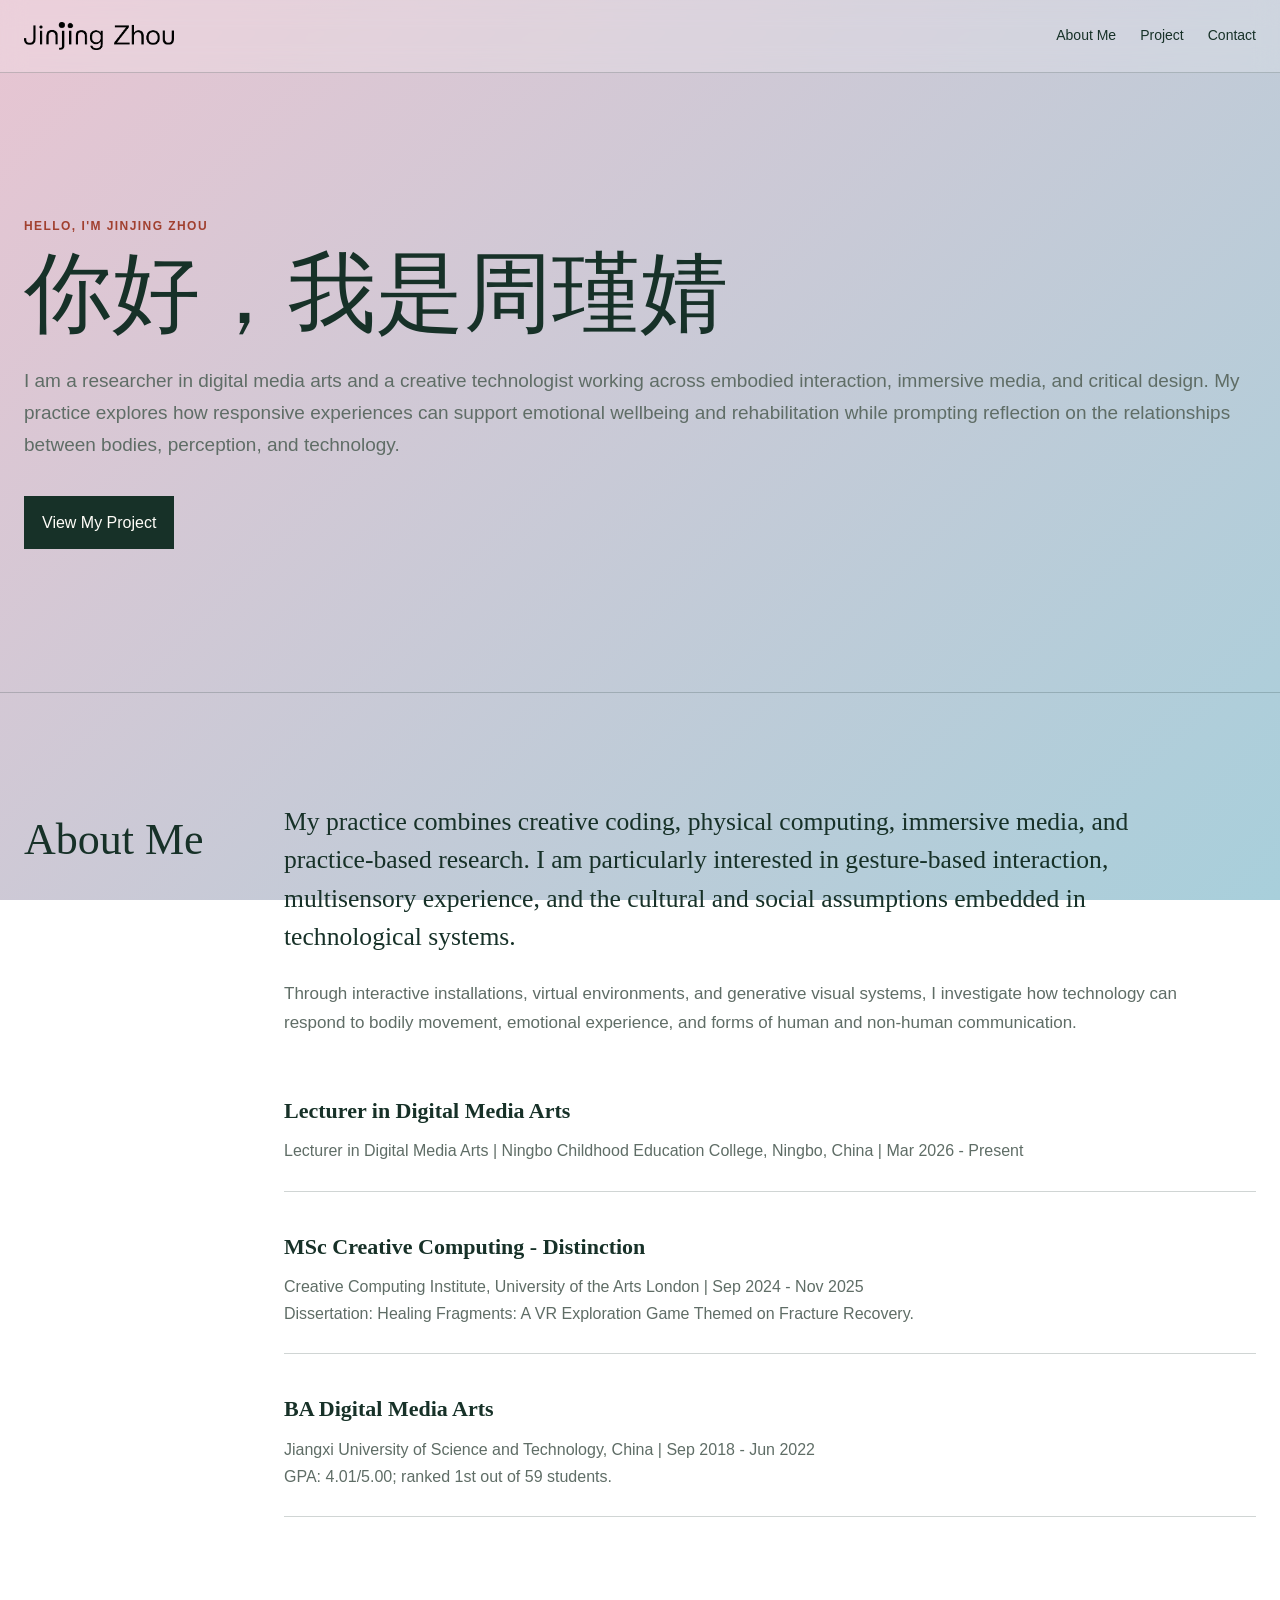
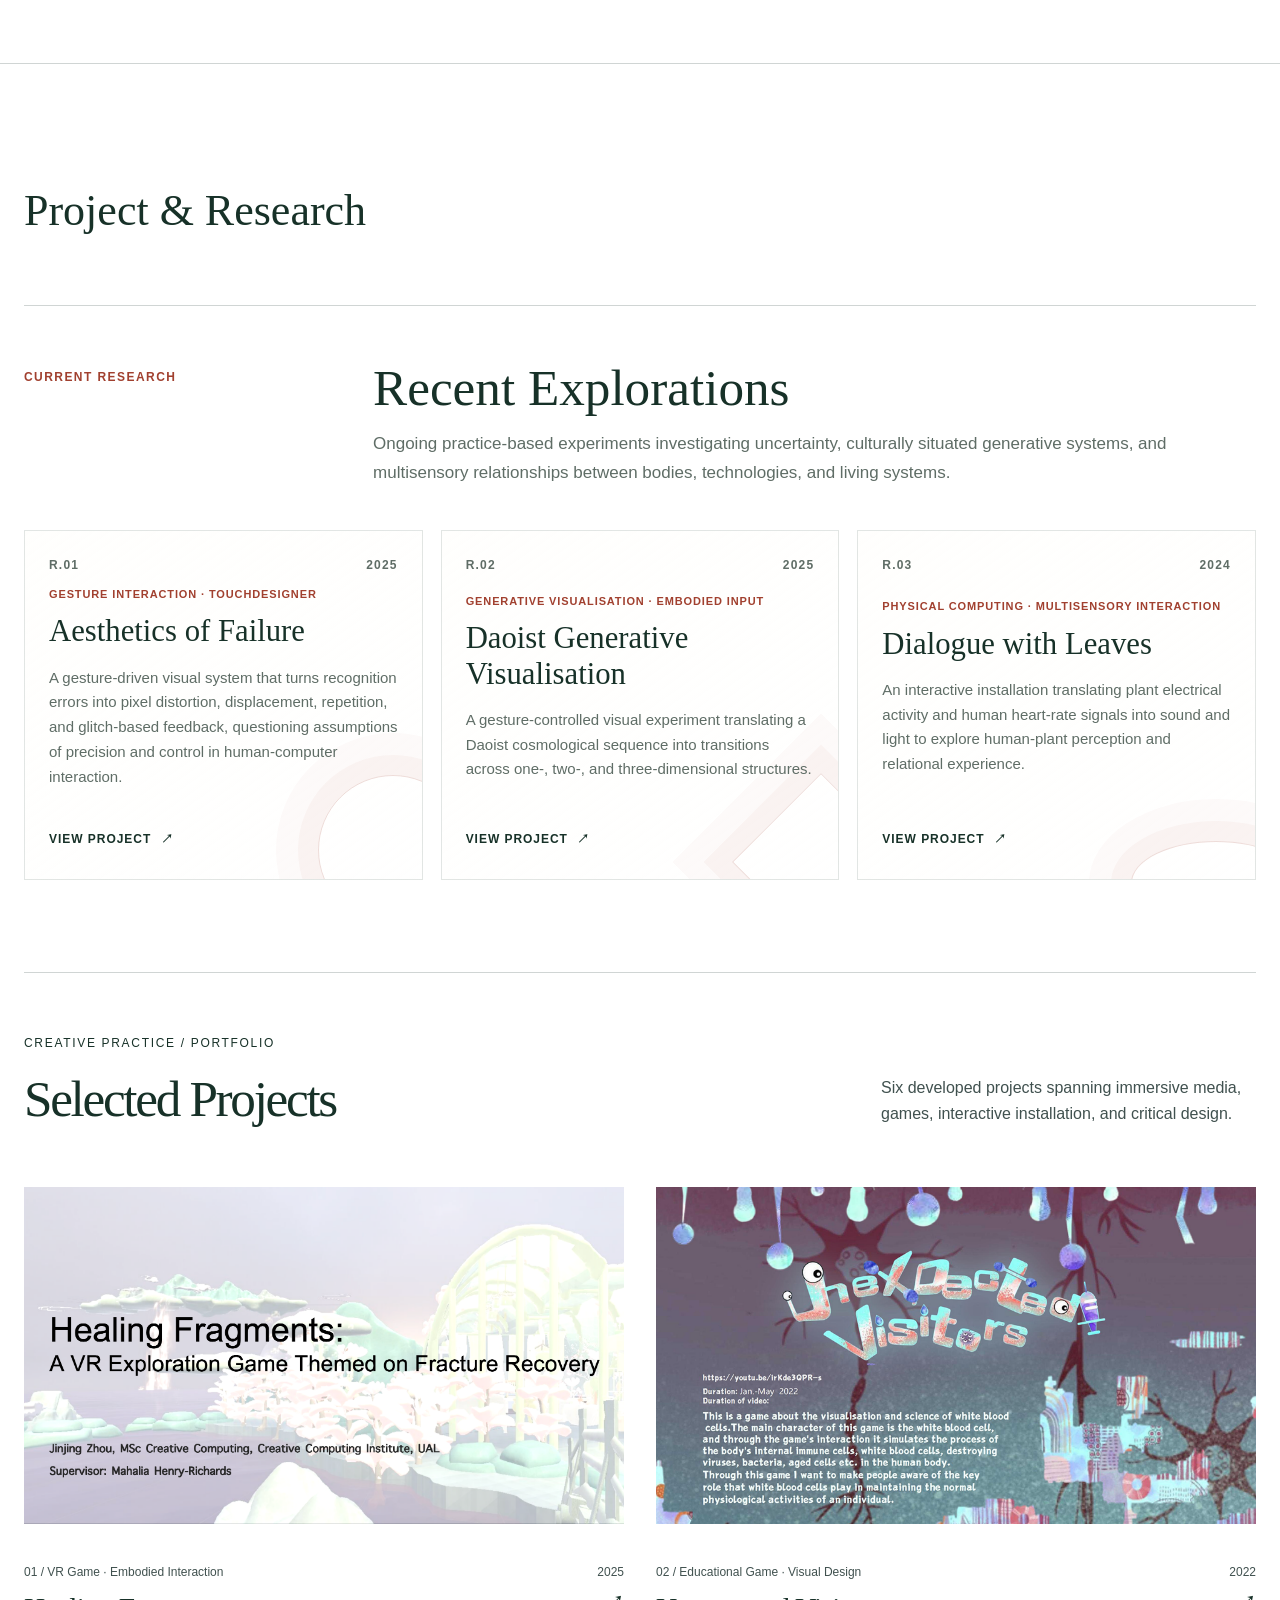
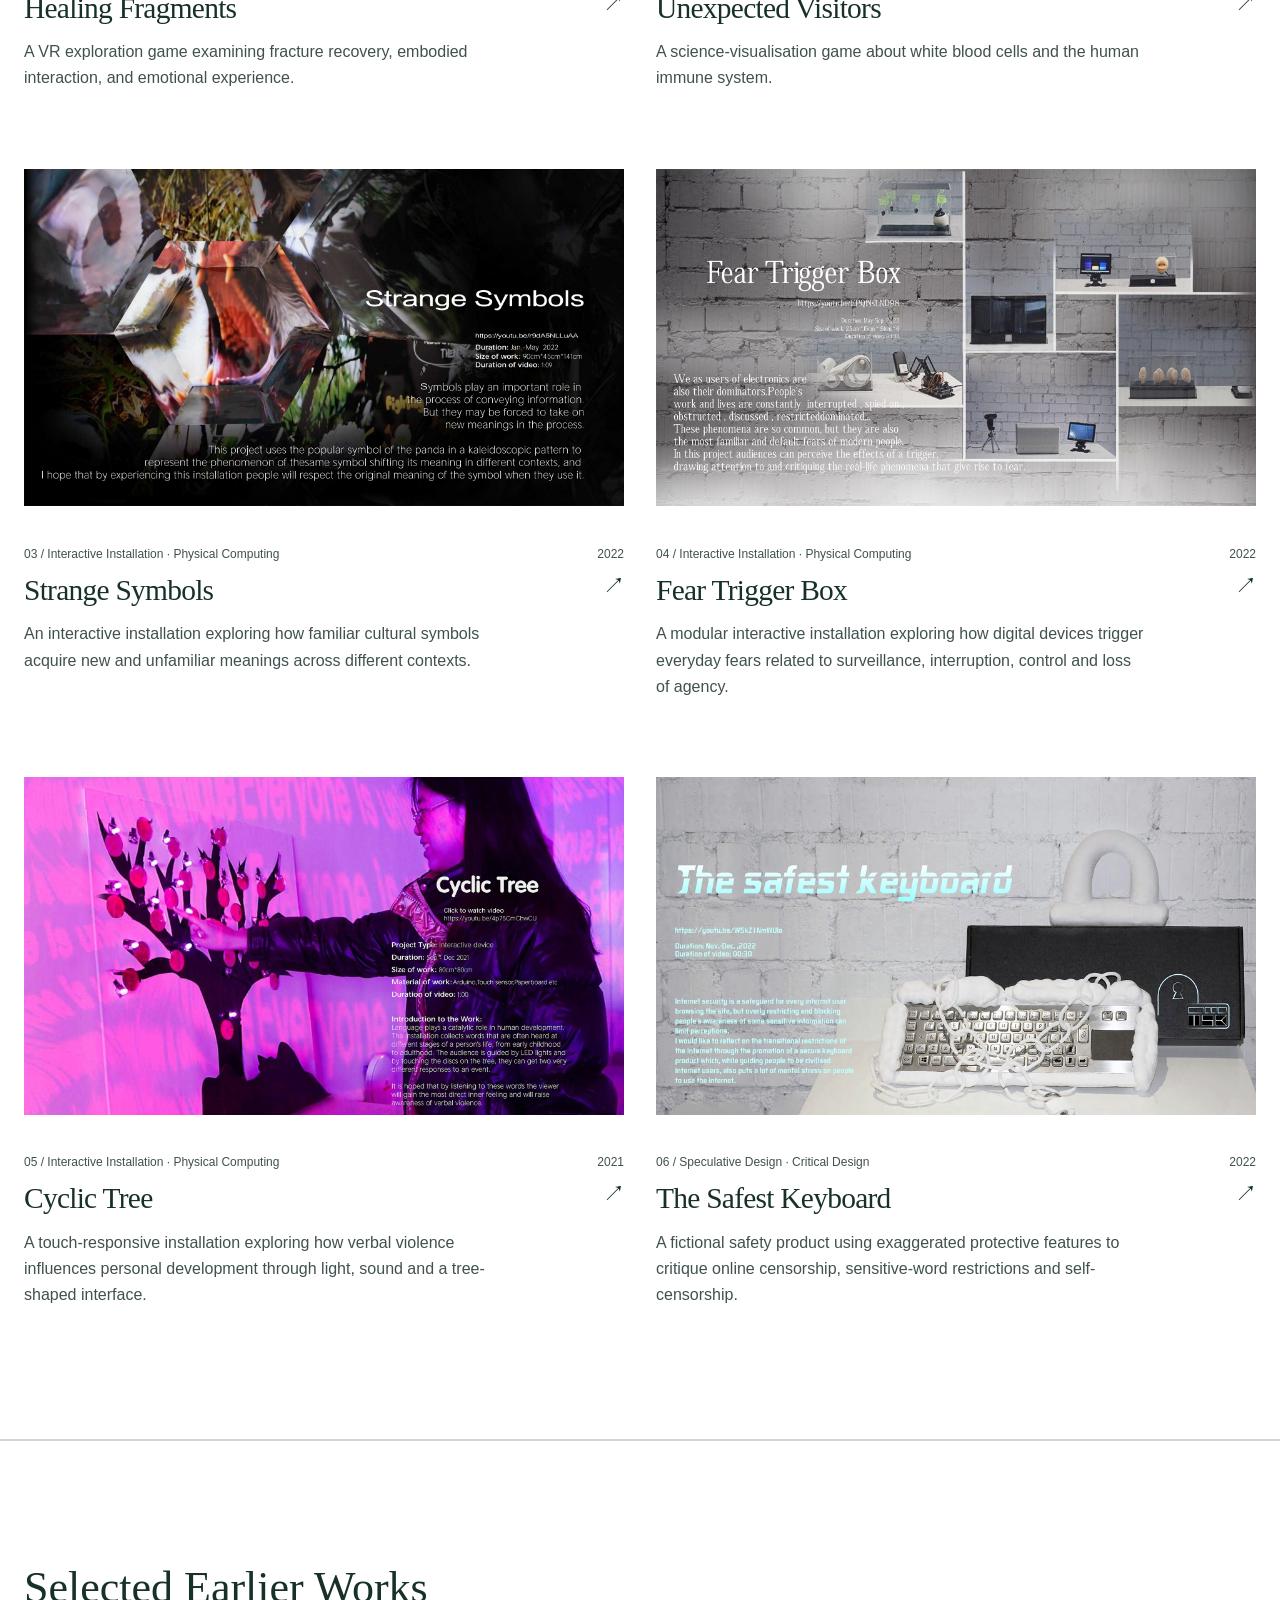
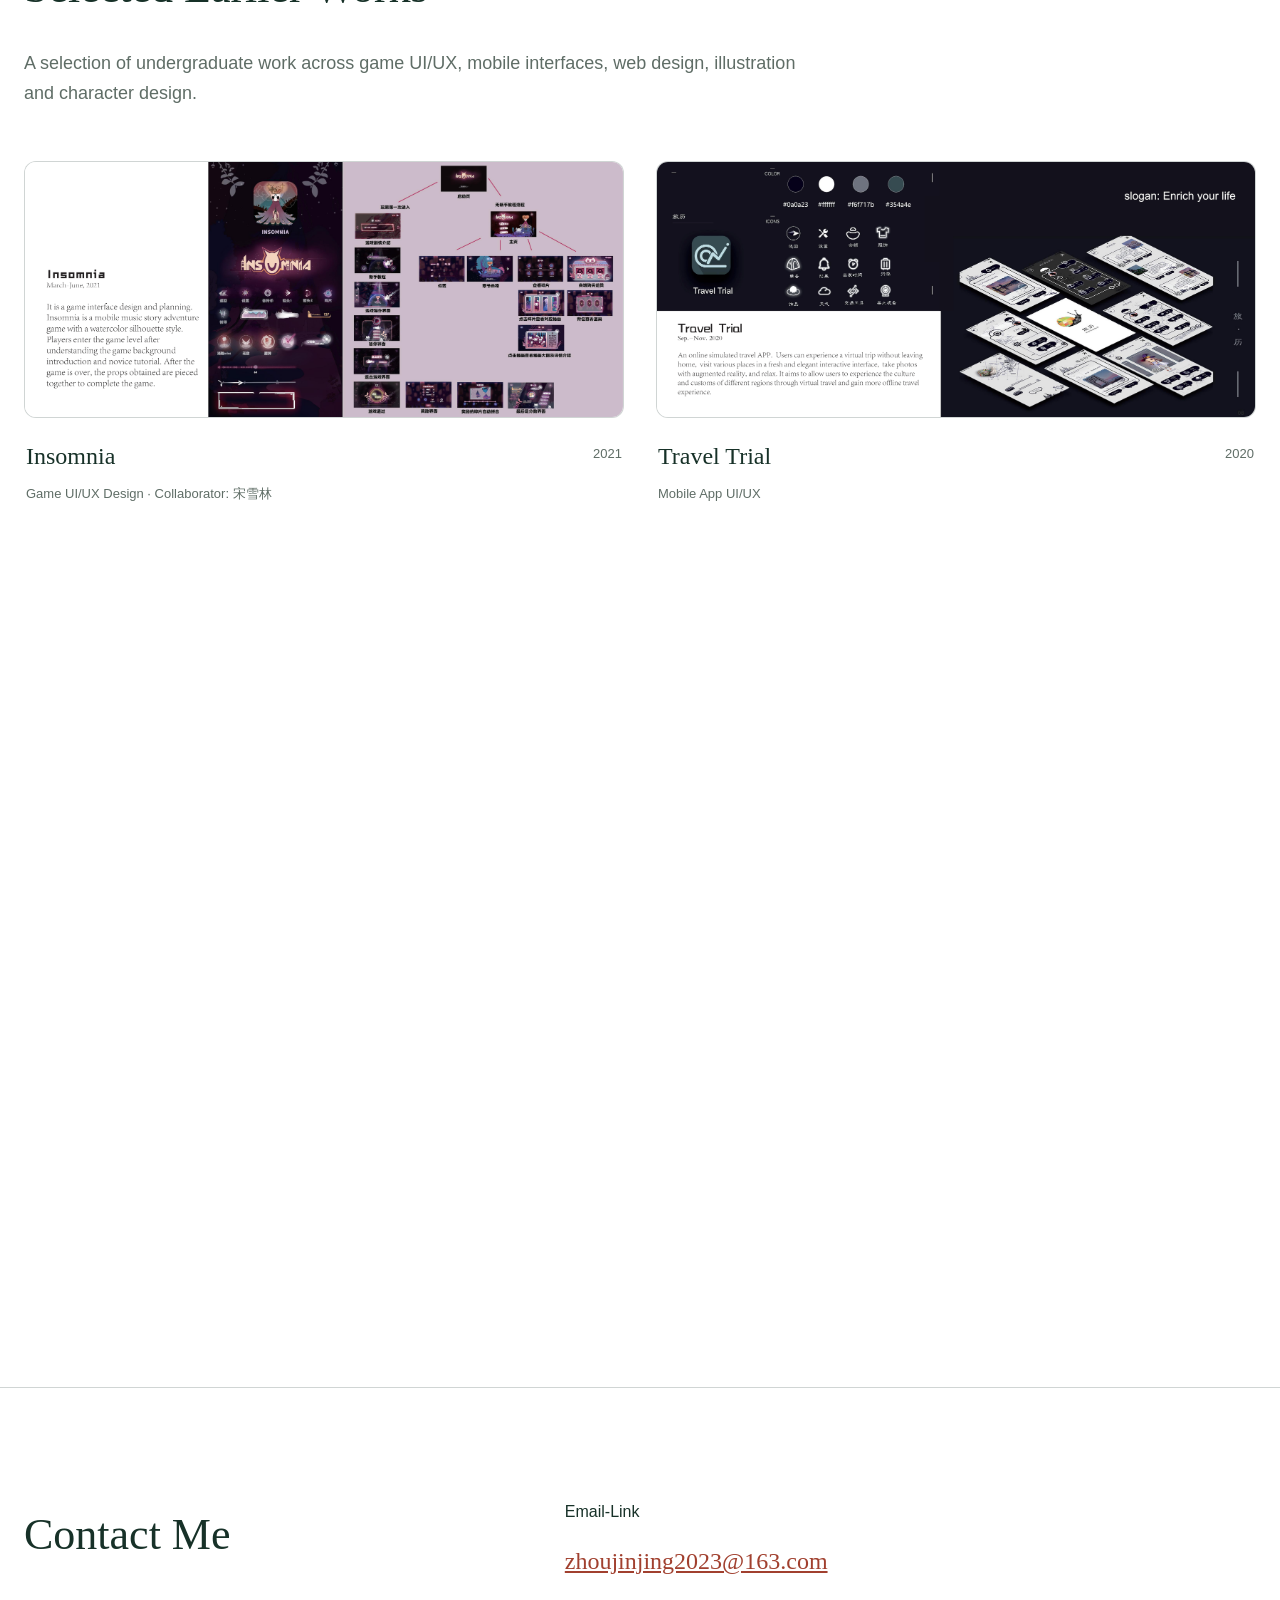
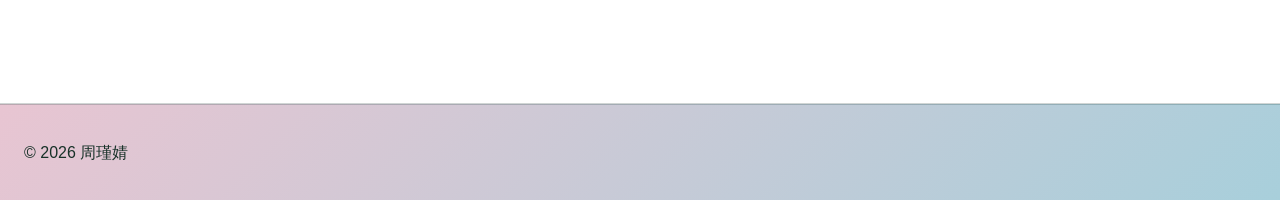
==== commit 6318d58b: "Changed the style of the homepage." ====
--- a/index.html
+++ b/index.html
@@ -6,6 +6,7 @@
     <meta name="description" content="基础个人作品集练习网站" />
     <title>我的基础作品集</title>
     <link rel="stylesheet" href="style.css" />
+    <link rel="stylesheet" href="selected-projects.css" />
     <script src="script.js" defer></script>
   </head>
 
@@ -196,243 +197,7 @@
             </div>
           </section>
 
-          <div class="selected-projects-heading">
-            <p class="section-number">Selected Projects</p>
-            <p>Six developed projects spanning immersive media, games, interactive installation, and critical design. Select a tab to reveal its full project cover.</p>
-          </div>
-
-          <div class="project-tab-grid" role="group" aria-label="Selected projects">
-            <button
-              class="project-card-header"
-              id="project-tab-01"
-              type="button"
-              aria-controls="project-card-body-01"
-              aria-expanded="false"
-              tabindex="0"
-            >
-              <span class="project-tab-meta"><span>01</span><span>2025</span></span>
-              <strong>Healing Fragments</strong>
-            </button>
-            <button
-              class="project-card-header"
-              id="project-tab-02"
-              type="button"
-              aria-controls="project-card-body-02"
-              aria-expanded="false"
-              tabindex="-1"
-            >
-              <span class="project-tab-meta"><span>02</span><span>2022</span></span>
-              <strong>Unexpected Visitors</strong>
-            </button>
-            <button
-              class="project-card-header"
-              id="project-tab-03"
-              type="button"
-              aria-controls="project-card-body-03"
-              aria-expanded="false"
-              tabindex="-1"
-            >
-              <span class="project-tab-meta"><span>03</span><span>2022</span></span>
-              <strong>Strange Symbols</strong>
-            </button>
-            <button
-              class="project-card-header"
-              id="project-tab-04"
-              type="button"
-              aria-controls="project-card-body-04"
-              aria-expanded="false"
-              tabindex="-1"
-            >
-              <span class="project-tab-meta"><span>04</span><span>2022</span></span>
-              <strong>Fear Trigger Box</strong>
-            </button>
-            <button
-              class="project-card-header"
-              id="project-tab-05"
-              type="button"
-              aria-controls="project-card-body-05"
-              aria-expanded="false"
-              tabindex="-1"
-            >
-              <span class="project-tab-meta"><span>05</span><span>2021</span></span>
-              <strong>Cyclic Tree</strong>
-            </button>
-            <button
-              class="project-card-header"
-              id="project-tab-06"
-              type="button"
-              aria-controls="project-card-body-06"
-              aria-expanded="false"
-              tabindex="-1"
-            >
-              <span class="project-tab-meta"><span>06</span><span>2022</span></span>
-              <strong>The Safest Keyboard</strong>
-            </button>
-          </div>
-
-          <div class="project-stack">
-            <article class="project-card" hidden>
-              <div class="project-card-body" id="project-card-body-01" role="region" aria-labelledby="project-tab-01">
-                <a
-                    class="project-thumbnail"
-                    href="project-01.html"
-                    aria-label="查看 Healing Fragments 项目详情"
-                >
-                    <img
-                      src="image/project-01.png"
-                      alt="Healing Fragments 项目缩略图"
-                    >
-                  </a>
-
-                <div class="project-information">
-                  <h3>Healing Fragments</h3>
-                  <p class="project-type">VR Game · Embodied Interaction</p>
-                  <p>
-                    A VR exploration game examining fracture recovery,
-                    embodied interaction, and emotional experience.
-                  </p>
-                </div>
-              </div>
-            </article>
-
-            <article class="project-card" hidden>
-              <div class="project-card-body" id="project-card-body-02" role="region" aria-labelledby="project-tab-02">
-                <a
-                    class="project-thumbnail"
-                    href="project-02.html"
-                    aria-label="View project 02 details"
-                  >
-                    <img src="image/project-02.png" alt="Unexpected Visitors project thumbnail">
-                </a>
-
-                <div class="project-information">
-                  <h3>Unexpected Visitors</h3>
-                  <p class="project-type">Educational Game · Visual Design</p>
-                  <p>
-                    A science-visualisation game about white blood cells and the human immune system.
-                  </p>
-                </div>
-              </div>
-            </article>
-
-            <article class="project-card" hidden>
-              <div class="project-card-body" id="project-card-body-03" role="region" aria-labelledby="project-tab-03">
-                <a
-                  class="project-thumbnail"
-                  href="project-03.html"
-                  aria-label="View Strange Symbols project"
-                >
-                  <img
-                    src="image/project-03.png"
-                    alt="Strange Symbols project thumbnail"
-                  >
-                </a>
-
-                <div class="project-information">
-                  <h3>Strange Symbols</h3>
-
-                  <p class="project-type">
-                    Interactive Installation · Physical Computing
-                  </p>
-
-                  <p>
-                    An interactive installation exploring how familiar
-                    cultural symbols acquire new and unfamiliar meanings
-                    across different contexts.
-                  </p>
-                </div>
-              </div>
-            </article>
-
-            <article class="project-card" hidden>
-              <div class="project-card-body" id="project-card-body-04" role="region" aria-labelledby="project-tab-04">
-                <a
-                  class="project-thumbnail"
-                  href="project-04.html"
-                  aria-label="View Fear Trigger Box project"
-                >
-                  <img
-                    src="image/project-04.png"
-                    alt="Fear Trigger Box project thumbnail"
-                  >
-                </a>
-
-                <div class="project-information">
-                  <h3>Fear Trigger Box</h3>
-
-                  <p class="project-type">
-                    Interactive Installation · Physical Computing
-                  </p>
-
-                  <p>
-                    A modular interactive installation exploring how digital
-                    devices trigger everyday fears related to surveillance,
-                    interruption, control and loss of agency.
-                  </p>
-                </div>
-              </div>
-            </article>
-
-            <article class="project-card" hidden>
-              <div class="project-card-body" id="project-card-body-05" role="region" aria-labelledby="project-tab-05">
-                <a
-                  class="project-thumbnail"
-                  href="project-05.html"
-                  aria-label="View Cyclic Tree project"
-                >
-                  <img
-                    src="image/project-05.png"
-                    alt="Cyclic Tree interactive installation"
-                    loading="lazy"
-                  >
-                </a>
-
-                <div class="project-information">
-                  <h3>Cyclic Tree</h3>
-
-                  <p class="project-type">
-                    Interactive Installation · Physical Computing
-                  </p>
-
-                  <p>
-                    A touch-responsive installation exploring how verbal
-                    violence influences personal development through light,
-                    sound and a tree-shaped interface.
-                  </p>
-                </div>
-              </div>
-            </article>
-
-            <article class="project-card" hidden>
-              <div class="project-card-body" id="project-card-body-06" role="region" aria-labelledby="project-tab-06">
-                <a
-                  class="project-thumbnail"
-                  href="project-06.html"
-                  aria-label="View The Safest Keyboard project"
-                >
-                  <img
-                    src="image/project-06.png"
-                    alt="The Safest Keyboard speculative design project"
-                    loading="lazy"
-                  >
-                </a>
-
-                <div class="project-information">
-                  <h3>The Safest Keyboard</h3>
-
-                  <p class="project-type">
-                    Speculative Design · Critical Design
-                  </p>
-
-                  <p>
-                    A fictional safety product using exaggerated protective
-                    features to critique online censorship, sensitive-word
-                    restrictions and self-censorship.
-                  </p>
-                </div>
-              </div>
-            </article>
-          </div>
+<section class="editorial-section" id="selected-projects" aria-labelledby="selected-title"><div class="editorial-heading"><div><p class="editorial-kicker">Creative Practice / Portfolio</p><h2 id="selected-title">Selected Projects</h2></div><p>Six developed projects spanning immersive media, games, interactive installation, and critical design.</p></div><div class="editorial-grid"><article class="editorial-card"><a class="editorial-link" href="project-01.html"><div class="editorial-image"><img src="image/project-01.png" alt="Healing Fragments" fetchpriority="high"><span class="view-project">View Project <span aria-hidden="true">↗</span></span></div><div class="editorial-meta"><span>01 / VR Game · Embodied Interaction</span><span>2025</span></div><h3>Healing Fragments<span class="title-arrow" aria-hidden="true">↗</span></h3></a><p class="editorial-description">A VR exploration game examining fracture recovery, embodied interaction, and emotional experience.</p></article><article class="editorial-card"><a class="editorial-link" href="project-02.html"><div class="editorial-image"><img src="image/project-02.png" alt="Unexpected Visitors" fetchpriority="high"><span class="view-project">View Project <span aria-hidden="true">↗</span></span></div><div class="editorial-meta"><span>02 / Educational Game · Visual Design</span><span>2022</span></div><h3>Unexpected Visitors<span class="title-arrow" aria-hidden="true">↗</span></h3></a><p class="editorial-description">A science-visualisation game about white blood cells and the human immune system.</p></article><article class="editorial-card"><a class="editorial-link" href="project-03.html"><div class="editorial-image"><img src="image/project-03.png" alt="Strange Symbols" loading="lazy"><span class="view-project">View Project <span aria-hidden="true">↗</span></span></div><div class="editorial-meta"><span>03 / Interactive Installation · Physical Computing</span><span>2022</span></div><h3>Strange Symbols<span class="title-arrow" aria-hidden="true">↗</span></h3></a><p class="editorial-description">An interactive installation exploring how familiar cultural symbols acquire new and unfamiliar meanings across different contexts.</p></article><article class="editorial-card"><a class="editorial-link" href="project-04.html"><div class="editorial-image"><img src="image/project-04.png" alt="Fear Trigger Box" loading="lazy"><span class="view-project">View Project <span aria-hidden="true">↗</span></span></div><div class="editorial-meta"><span>04 / Interactive Installation · Physical Computing</span><span>2022</span></div><h3>Fear Trigger Box<span class="title-arrow" aria-hidden="true">↗</span></h3></a><p class="editorial-description">A modular interactive installation exploring how digital devices trigger everyday fears related to surveillance, interruption, control and loss of agency.</p></article><article class="editorial-card"><a class="editorial-link" href="project-05.html"><div class="editorial-image"><img src="image/project-05.png" alt="Cyclic Tree" loading="lazy"><span class="view-project">View Project <span aria-hidden="true">↗</span></span></div><div class="editorial-meta"><span>05 / Interactive Installation · Physical Computing</span><span>2021</span></div><h3>Cyclic Tree<span class="title-arrow" aria-hidden="true">↗</span></h3></a><p class="editorial-description">A touch-responsive installation exploring how verbal violence influences personal development through light, sound and a tree-shaped interface.</p></article><article class="editorial-card"><a class="editorial-link" href="project-06.html"><div class="editorial-image"><img src="image/project-06.png" alt="The Safest Keyboard" loading="lazy"><span class="view-project">View Project <span aria-hidden="true">↗</span></span></div><div class="editorial-meta"><span>06 / Speculative Design · Critical Design</span><span>2022</span></div><h3>The Safest Keyboard<span class="title-arrow" aria-hidden="true">↗</span></h3></a><p class="editorial-description">A fictional safety product using exaggerated protective features to critique online censorship, sensitive-word restrictions and self-censorship.</p></article></div></section>
         </div>
       </section>
 
--- a/selected-projects.css
+++ b/selected-projects.css
@@ -0,0 +1,5 @@
+.editorial-section{max-width:1280px;margin:0 auto;padding:64px 48px 90px;scroll-margin-top:30px}.editorial-heading{display:flex;align-items:flex-end;justify-content:space-between;gap:40px;margin-bottom:40px}.editorial-kicker{font-size:12px;letter-spacing:.14em;text-transform:uppercase;margin:0 0 18px}.editorial-heading h2{font-size:clamp(36px,4vw,54px);font-weight:400;line-height:1.1;letter-spacing:-.045em;margin:0}.editorial-heading>p{font-size:16px;line-height:1.65;max-width:375px;margin:0;color:#40514f}.editorial-grid{display:grid;grid-template-columns:repeat(2,minmax(0,1fr));gap:58px 32px}.editorial-card{min-width:0}.editorial-link{display:block;text-decoration:none}.editorial-image{aspect-ratio:16/10;position:relative;overflow:hidden;background:#ffffff30}.editorial-image img{width:100%;height:100%;object-fit:contain;display:block;transition:transform .45s ease,filter .45s ease}.view-project{position:absolute;right:20px;bottom:20px;display:flex;gap:24px;align-items:center;padding:13px 18px;background:#fff;color:#20342f;font-size:14px;opacity:0;transform:translateY(6px);transition:opacity .25s,transform .25s}.editorial-link:hover img,.editorial-link:focus-visible img{transform:scale(1.025);filter:brightness(.88)}.editorial-link:hover .view-project,.editorial-link:focus-visible .view-project{opacity:1;transform:translateY(0)}.editorial-link:focus-visible{outline:2px solid #20342f;outline-offset:6px}.editorial-meta{display:flex;justify-content:space-between;gap:16px;margin:20px 0 10px;font-size:12px;line-height:1.5;color:#40514f}.editorial-meta span:last-child{flex-shrink:0}.editorial-card h3{font-size:clamp(23px,2.3vw,30px);font-weight:400;line-height:1.2;letter-spacing:-.025em;display:flex;justify-content:space-between;gap:12px;margin:0}.title-arrow{font-size:22px;font-weight:400}.editorial-description{max-width:490px;font-size:16px;line-height:1.65;color:#40514f;margin:13px 0 0}
+.projects-section .editorial-section{padding:60px 0 20px;max-width:none;margin:0}.editorial-section .editorial-image img{box-sizing:border-box}.editorial-section .editorial-heading h2{margin:0}.editorial-section a{color:inherit}
+@media(hover:none){.editorial-section .view-project{opacity:1;transform:none}}
+@media(max-width:700px){.editorial-section .editorial-heading{display:block;margin-bottom:30px}.editorial-section .editorial-heading>p{margin-top:20px}.editorial-section .editorial-grid{grid-template-columns:1fr;gap:40px}.editorial-section .editorial-meta{margin-top:16px}.editorial-section .editorial-card h3{font-size:27px}.editorial-section .editorial-heading h2{font-size:40px}.editorial-section .view-project{right:12px;bottom:12px}}
+@media(prefers-reduced-motion:reduce){.editorial-section *{transition:none!important}}
